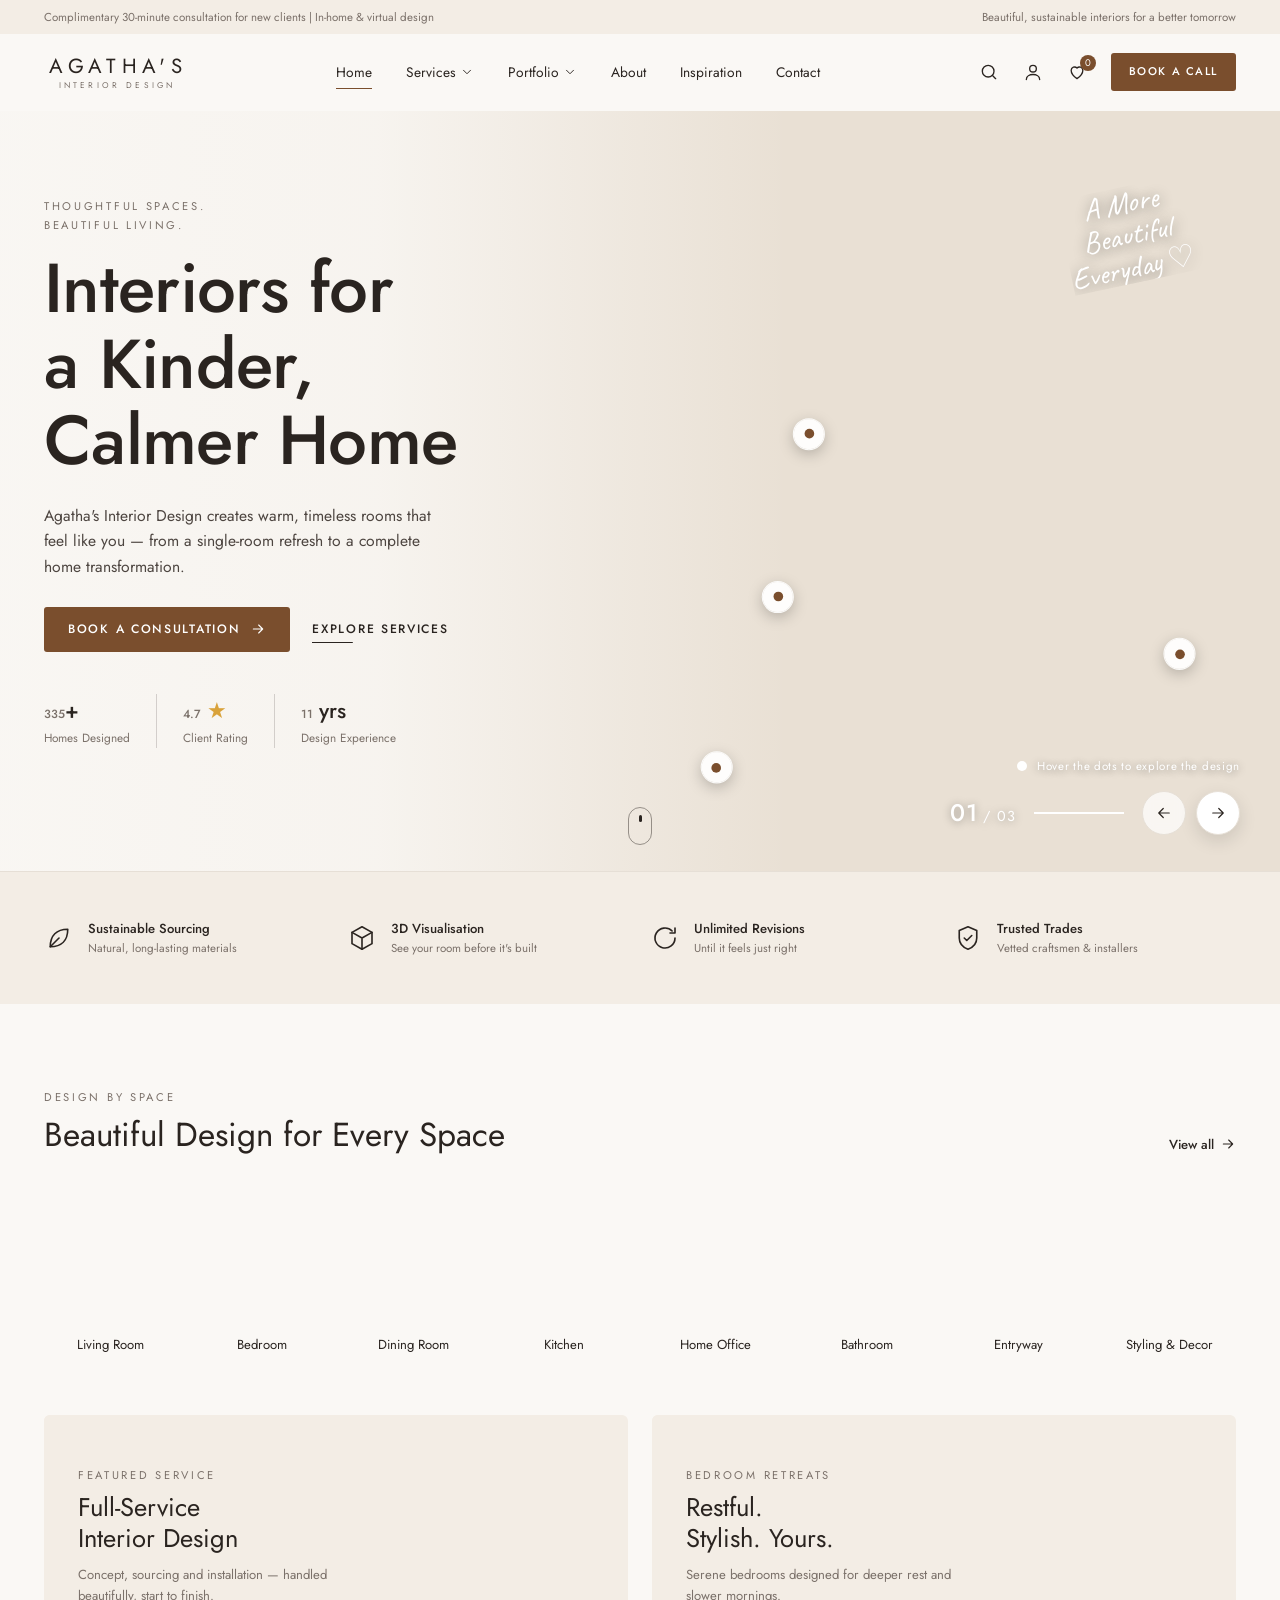
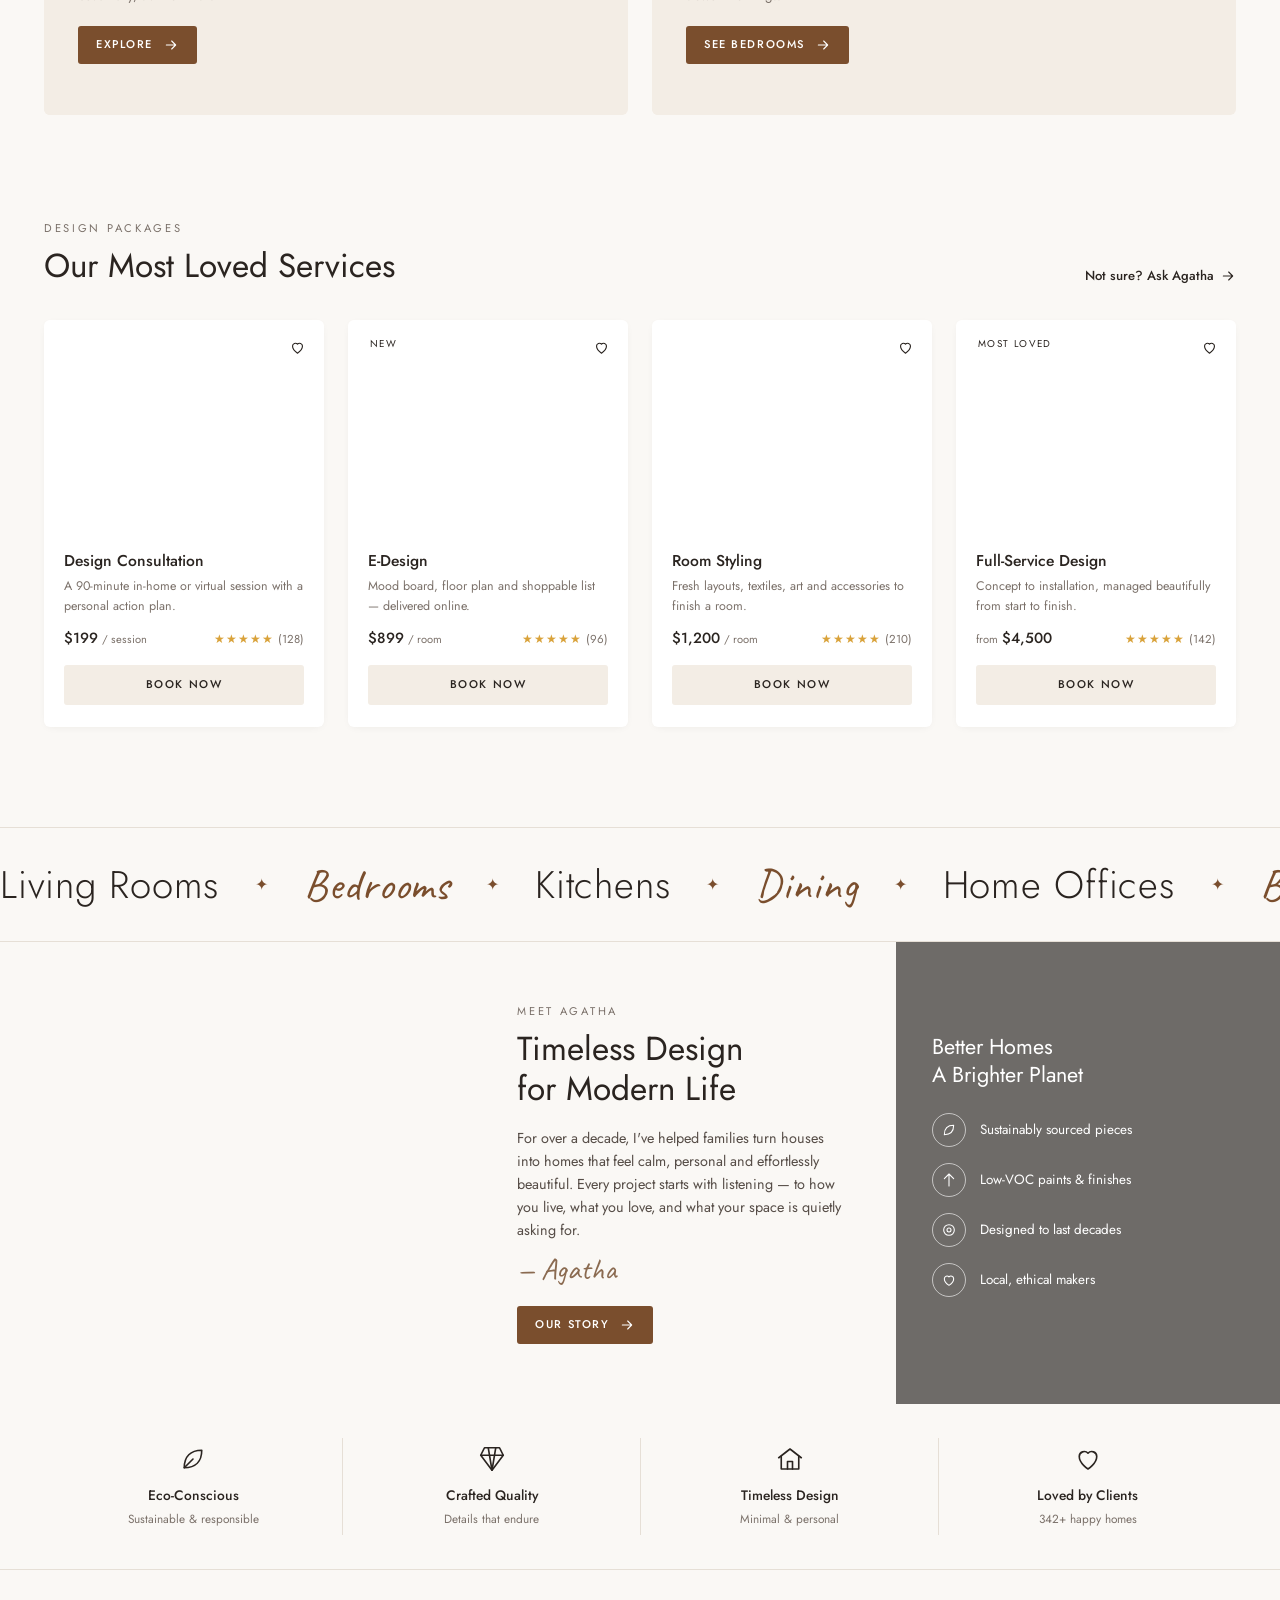
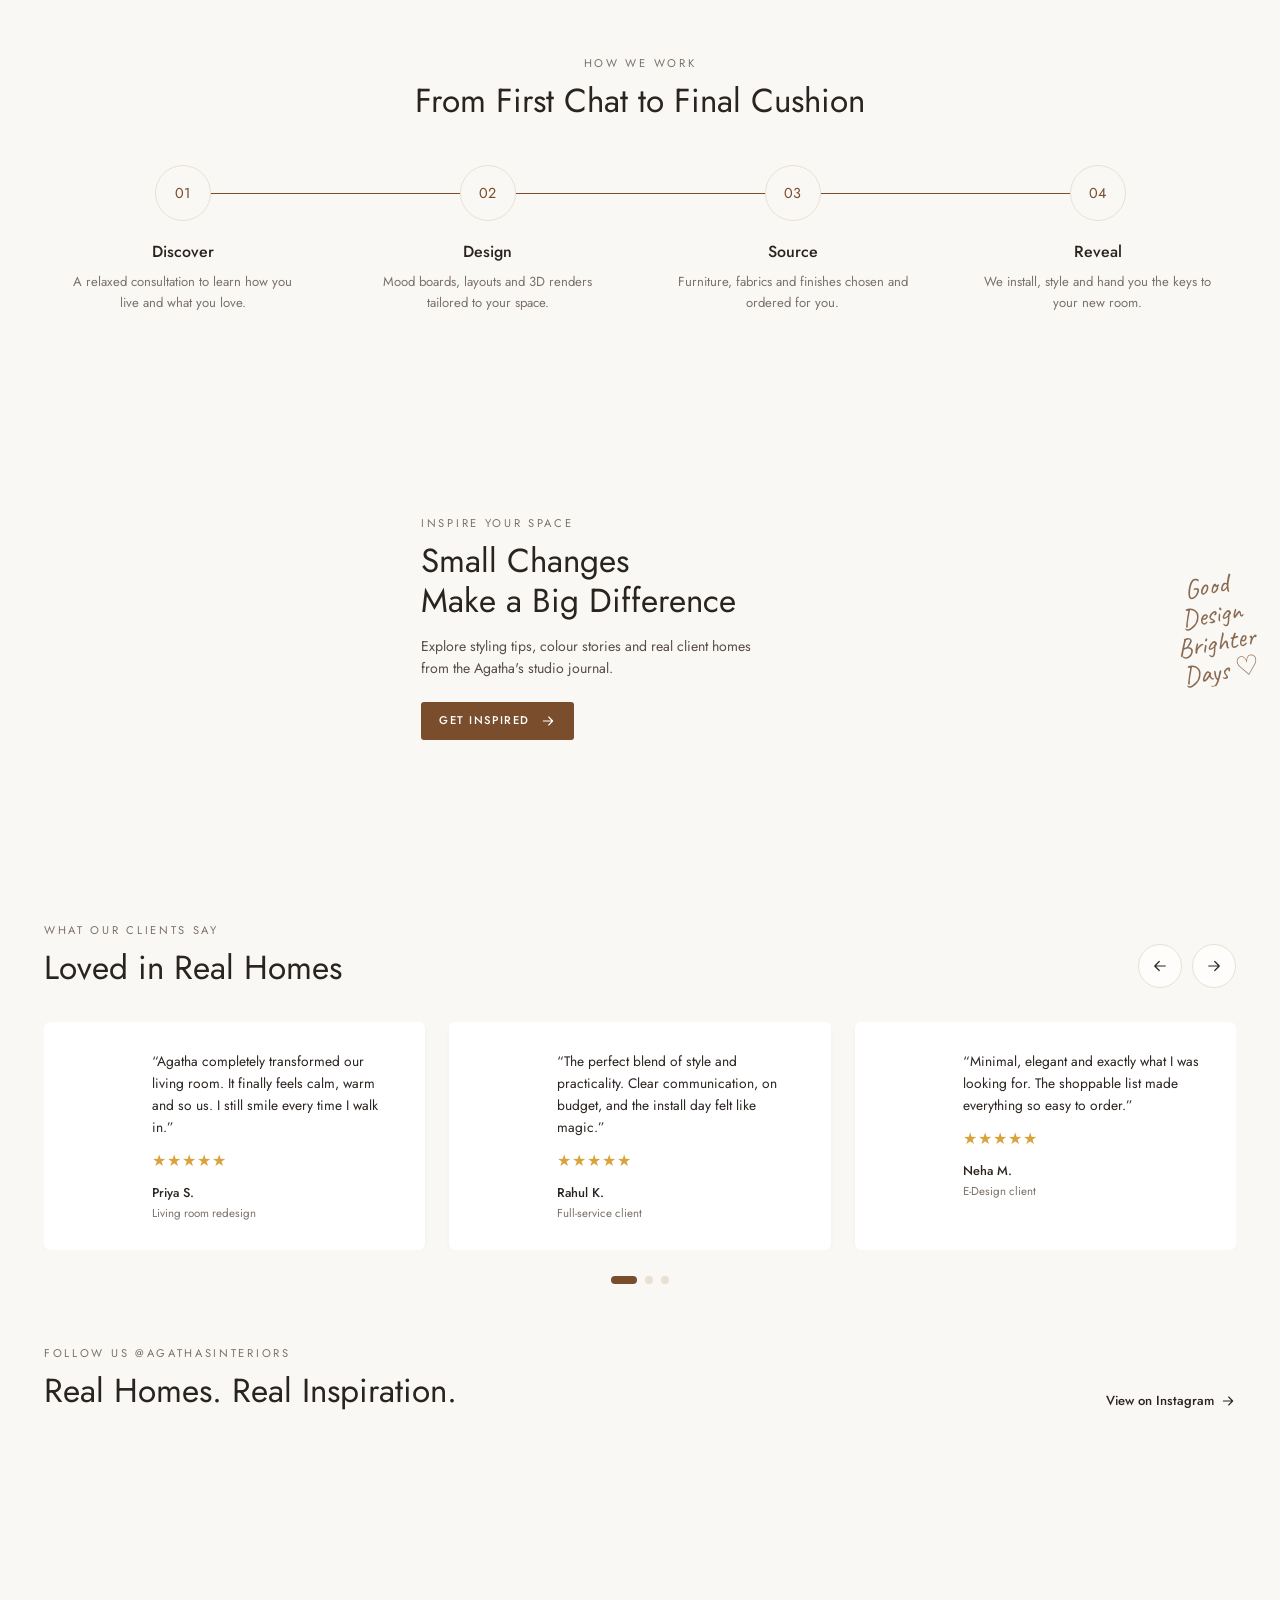
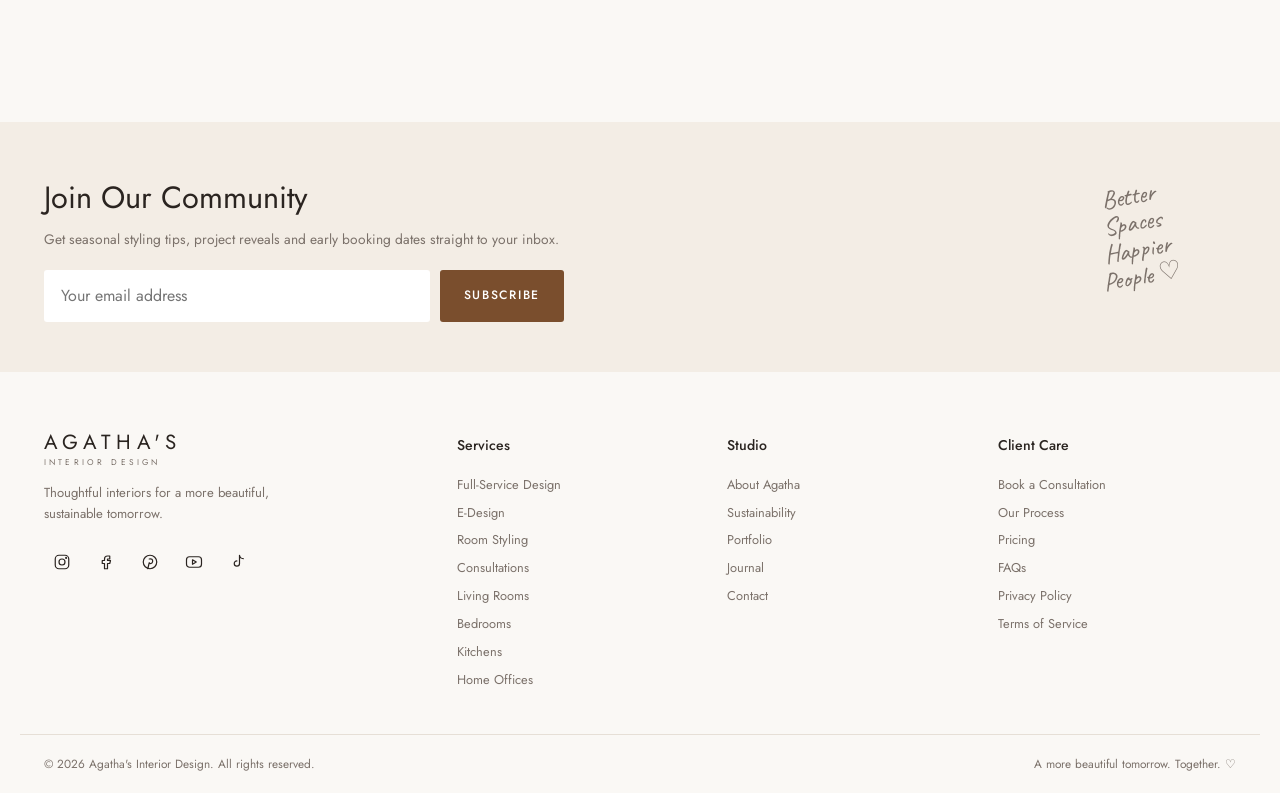
==== index.html @ 4bec6555 "Add files via upload" ====
<!DOCTYPE html>
<html lang="en">
<head>
  <meta charset="UTF-8" />
  <meta name="viewport" content="width=device-width, initial-scale=1.0" />
  <title>Agatha's Interior Design — Interiors for a Kinder, Calmer Home</title>
  <meta name="description" content="Agatha's Interior Design creates warm, timeless, sustainable interiors — from single-room refreshes to full home transformations." />
  <link rel="preconnect" href="https://fonts.googleapis.com" />
  <link rel="preconnect" href="https://fonts.gstatic.com" crossorigin />
  <link rel="preconnect" href="https://images.unsplash.com" />
  <link href="https://fonts.googleapis.com/css2?family=Jost:wght@300;400;500;600&family=Caveat:wght@400;500&display=swap" rel="stylesheet" />
  <link rel="stylesheet" href="style.css" />
</head>
<body class="is-loading">

  <!-- ============ PRELOADER ============ -->
  <div class="preloader" id="preloader" aria-hidden="true">
    <div class="preloader__logo">
      <span class="preloader__main">AGATHA'S</span>
      <span class="preloader__sub">INTERIOR DESIGN</span>
      <span class="preloader__bar"></span>
    </div>
  </div>

  <div class="scroll-progress" id="scrollProgress"></div>
  <div class="cursor" id="cursor" aria-hidden="true"></div>

  <!-- ============ TOP BAR ============ -->
  <div class="topbar">
    <div class="container topbar__inner">
      <p>Complimentary 30-minute consultation for new clients | In-home &amp; virtual design</p>
      <p class="topbar__right">Beautiful, sustainable interiors for a better tomorrow</p>
    </div>
  </div>

  <!-- ============ HEADER ============ -->
  <header class="header" id="header">
    <div class="container header__inner">
      <button class="icon-btn menu-toggle" id="menuToggle" aria-label="Open menu" aria-expanded="false">
        <svg viewBox="0 0 24 24"><path d="M3 6h18M3 12h18M3 18h18"/></svg>
      </button>

      <a href="#top" class="logo" aria-label="Agatha's Interior Design home">
        <span class="logo__main">AGATHA'S</span>
        <span class="logo__sub">INTERIOR DESIGN</span>
      </a>

      <nav class="nav" id="nav">
        <div class="nav__head">
          <span class="logo__main">AGATHA'S</span>
          <button class="icon-btn" id="menuClose" aria-label="Close menu">
            <svg viewBox="0 0 24 24"><path d="M6 6l12 12M18 6L6 18"/></svg>
          </button>
        </div>
        <ul class="nav__list">
          <li><a href="#top" class="nav__link active">Home</a></li>
          <li class="has-dropdown">
            <button class="nav__link dropdown-toggle">Services <svg class="chev" viewBox="0 0 24 24"><path d="M6 9l6 6 6-6"/></svg></button>
            <ul class="dropdown">
              <li><a href="#services">Full-Service Design</a></li>
              <li><a href="#services">E-Design</a></li>
              <li><a href="#services">Room Styling</a></li>
              <li><a href="#services">Design Consultation</a></li>
            </ul>
          </li>
          <li class="has-dropdown">
            <button class="nav__link dropdown-toggle">Portfolio <svg class="chev" viewBox="0 0 24 24"><path d="M6 9l6 6 6-6"/></svg></button>
            <ul class="dropdown">
              <li><a href="#spaces">Living Rooms</a></li>
              <li><a href="#spaces">Bedrooms</a></li>
              <li><a href="#spaces">Kitchens &amp; Dining</a></li>
              <li><a href="#spaces">Workspaces</a></li>
            </ul>
          </li>
          <li><a href="#story" class="nav__link">About</a></li>
          <li><a href="#inspire" class="nav__link">Inspiration</a></li>
          <li><a href="#footer" class="nav__link">Contact</a></li>
        </ul>
      </nav>

      <div class="header__actions">
        <button class="icon-btn" aria-label="Search" id="searchBtn">
          <svg viewBox="0 0 24 24"><circle cx="11" cy="11" r="7"/><path d="M20 20l-3.5-3.5"/></svg>
        </button>
        <button class="icon-btn hide-sm" aria-label="Account">
          <svg viewBox="0 0 24 24"><circle cx="12" cy="8" r="4"/><path d="M4 21c0-4 4-6 8-6s8 2 8 6"/></svg>
        </button>
        <button class="icon-btn saved-btn" aria-label="Saved ideas">
          <svg viewBox="0 0 24 24"><path d="M12 20s-7-4.5-7-10a4 4 0 0 1 7-2.6A4 4 0 0 1 19 10c0 5.5-7 10-7 10z"/></svg>
          <span class="badge" id="savedCount">0</span>
        </button>
        <button class="btn btn--primary btn--sm hide-sm" data-book>Book a call</button>
      </div>
    </div>

    <div class="search-bar" id="searchBar">
      <div class="container">
        <input type="search" placeholder="Search services, rooms, inspiration…" aria-label="Search the site" />
      </div>
    </div>
  </header>
  <div class="overlay" id="overlay"></div>

  <main>
    <!-- ============ HERO ============ -->
    <section class="hero" id="top">
      <div class="hero__slides" id="heroSlides">
        <div class="hero__slide active">
          <div class="hero__media">
            <img src="https://images.unsplash.com/photo-1618221195710-dd6b41faaea6?w=2400&q=85&auto=format&fit=crop" alt="Warm, sunlit living room with a soft grey sofa and timber accents" />
          </div>
        </div>
        <div class="hero__slide">
          <div class="hero__media">
            <img src="https://images.unsplash.com/photo-1631679706909-1844bbd07221?w=2400&q=85&auto=format&fit=crop" alt="Neutral living room with round rattan mirrors and cream boucle seating" />
          </div>
        </div>
        <div class="hero__slide">
          <div class="hero__media">
            <img src="https://images.unsplash.com/photo-1615529182904-14819c35db37?w=2400&q=85&auto=format&fit=crop" alt="Calm living space with woven pendant lights and plants" />
          </div>
        </div>
      </div>

      <div class="container hero__content">
        <p class="eyebrow reveal-line"><span>Thoughtful spaces.</span><br /><span>Beautiful living.</span></p>
        <h1 class="hero__title">
          <span class="line"><span>Interiors for</span></span>
          <span class="line"><span>a Kinder,</span></span>
          <span class="line"><span>Calmer Home</span></span>
        </h1>
        <p class="hero__text fade-in" style="--d:.9s">Agatha's Interior Design creates warm, timeless rooms that feel like you — from a single-room refresh to a complete home transformation.</p>
        <div class="hero__cta fade-in" style="--d:1.05s">
          <button class="btn btn--primary magnetic" data-book>Book a consultation
            <svg viewBox="0 0 24 24"><path d="M5 12h14M13 6l6 6-6 6"/></svg>
          </button>
          <a href="#services" class="btn btn--link">Explore services</a>
        </div>
        <div class="hero__stats fade-in" style="--d:1.2s">
          <div><strong><span data-count="350">0</span>+</strong><span>Homes Designed</span></div>
          <div><strong><span data-count="4.9" data-decimals="1">0</span> <em class="star">★</em></strong><span>Client Rating</span></div>
          <div><strong><span data-count="12">0</span> yrs</strong><span>Design Experience</span></div>
        </div>
      </div>

      <p class="hero__script script" aria-hidden="true">A More<br />Beautiful<br />Everyday <span class="heart">♡</span></p>

      <p class="hero__hint" id="heroHint"><span class="hero__hint-dot"></span>Hover the dots to explore the design</p>

      <div class="hero__controls">
        <p class="hero__counter"><strong id="heroCurrent">01</strong> / <span id="heroTotal">03</span></p>
        <div class="hero__progress"><span id="heroProgress"></span></div>
        <div class="hero__arrows">
          <button class="round-btn" id="heroPrev" aria-label="Previous slide"><svg viewBox="0 0 24 24"><path d="M19 12H5M11 6l-6 6 6 6"/></svg></button>
          <button class="round-btn round-btn--solid" id="heroNext" aria-label="Next slide"><svg viewBox="0 0 24 24"><path d="M5 12h14M13 6l6 6-6 6"/></svg></button>
        </div>
      </div>
      <a href="#features" class="scroll-hint" aria-label="Scroll down"><span></span></a>
    </section>

    <!-- ============ FEATURES STRIP ============ -->
    <section class="features" id="features">
      <div class="container features__grid">
        <div class="feature reveal">
          <svg viewBox="0 0 24 24"><path d="M5 19c9 0 14-5 14-14-9 0-14 5-14 14z"/><path d="M5 19l7-7"/></svg>
          <div><h4>Sustainable Sourcing</h4><p>Natural, long-lasting materials</p></div>
        </div>
        <div class="feature reveal" style="--d:.1s">
          <svg viewBox="0 0 24 24"><path d="M12 3l8 4.5v9L12 21l-8-4.5v-9z"/><path d="M12 12l8-4.5M12 12v9M12 12L4 7.5"/></svg>
          <div><h4>3D Visualisation</h4><p>See your room before it's built</p></div>
        </div>
        <div class="feature reveal" style="--d:.2s">
          <svg viewBox="0 0 24 24"><path d="M20 12a8 8 0 1 1-2.3-5.6"/><path d="M20 4v4h-4"/></svg>
          <div><h4>Unlimited Revisions</h4><p>Until it feels just right</p></div>
        </div>
        <div class="feature reveal" style="--d:.3s">
          <svg viewBox="0 0 24 24"><path d="M12 3l7 3v6c0 4.5-3 7.5-7 9-4-1.5-7-4.5-7-9V6z"/><path d="M9 12l2 2 4-4"/></svg>
          <div><h4>Trusted Trades</h4><p>Vetted craftsmen &amp; installers</p></div>
        </div>
      </div>
    </section>

    <!-- ============ SPACES ============ -->
    <section class="section" id="spaces">
      <div class="container">
        <div class="section__head">
          <div class="reveal">
            <p class="eyebrow">Design by space</p>
            <h2 class="section__title">Beautiful Design for Every Space</h2>
          </div>
          <a href="#inspire" class="link-arrow reveal">View all <svg viewBox="0 0 24 24"><path d="M5 12h14M13 6l6 6-6 6"/></svg></a>
        </div>
        <div class="spaces" id="spacesList"></div>
      </div>
    </section>

    <!-- ============ PROMO BANNERS ============ -->
    <section class="section section--tight">
      <div class="container promos">
        <article class="promo reveal-img">
          <img class="promo__img" src="https://images.unsplash.com/photo-1616047006789-b7af5afb8c20?w=1400&q=85&auto=format&fit=crop" alt="Living room with a caramel sofa, arched mirror and plants" loading="lazy" />
          <div class="promo__body">
            <p class="eyebrow">Featured service</p>
            <h3>Full-Service<br />Interior Design</h3>
            <p>Concept, sourcing and installation — handled beautifully, start to finish.</p>
            <a href="#services" class="btn btn--primary btn--sm">Explore <svg viewBox="0 0 24 24"><path d="M5 12h14M13 6l6 6-6 6"/></svg></a>
          </div>
        </article>
        <article class="promo reveal-img" style="--d:.15s">
          <img class="promo__img" src="https://images.unsplash.com/photo-1615874959474-d609969a20ed?w=1400&q=85&auto=format&fit=crop" alt="Layered bedroom with rattan pendant, framed art and soft linens" loading="lazy" />
          <div class="promo__body">
            <p class="eyebrow">Bedroom retreats</p>
            <h3>Restful.<br />Stylish. Yours.</h3>
            <p>Serene bedrooms designed for deeper rest and slower mornings.</p>
            <a href="#inspire" class="btn btn--primary btn--sm">See bedrooms <svg viewBox="0 0 24 24"><path d="M5 12h14M13 6l6 6-6 6"/></svg></a>
          </div>
        </article>
      </div>
    </section>

    <!-- ============ SERVICES ============ -->
    <section class="section" id="services">
      <div class="container">
        <div class="section__head">
          <div class="reveal">
            <p class="eyebrow">Design packages</p>
            <h2 class="section__title">Our Most Loved Services</h2>
          </div>
          <a href="#" class="link-arrow reveal" data-book>Not sure? Ask Agatha <svg viewBox="0 0 24 24"><path d="M5 12h14M13 6l6 6-6 6"/></svg></a>
        </div>
        <div class="services" id="servicesList"></div>
      </div>
    </section>

    <!-- ============ MARQUEE ============ -->
    <div class="marquee" aria-hidden="true">
      <div class="marquee__track">
        <span>Living Rooms</span><i>✦</i><span>Bedrooms</span><i>✦</i><span>Kitchens</span><i>✦</i><span>Dining</span><i>✦</i><span>Home Offices</span><i>✦</i><span>Bathrooms</span><i>✦</i><span>Styling</span><i>✦</i>
        <span>Living Rooms</span><i>✦</i><span>Bedrooms</span><i>✦</i><span>Kitchens</span><i>✦</i><span>Dining</span><i>✦</i><span>Home Offices</span><i>✦</i><span>Bathrooms</span><i>✦</i><span>Styling</span><i>✦</i>
      </div>
    </div>

    <!-- ============ STORY ============ -->
    <section class="story" id="story">
      <div class="story__img reveal-img">
        <img class="parallax" data-speed="0.12" src="https://images.unsplash.com/photo-1583847268964-b28dc8f51f92?w=1600&q=85&auto=format&fit=crop" alt="Cosy living room with a linen sofa, wooden side tables and soft throws" loading="lazy" />
      </div>
      <div class="story__text">
        <p class="eyebrow reveal">Meet Agatha</p>
        <h2 class="section__title reveal" style="--d:.1s">Timeless Design<br />for Modern Life</h2>
        <p class="reveal" style="--d:.2s">For over a decade, I've helped families turn houses into homes that feel calm, personal and effortlessly beautiful. Every project starts with listening — to how you live, what you love, and what your space is quietly asking for.</p>
        <p class="signature script">— Agatha</p>
        <a href="#" class="btn btn--primary btn--sm reveal" style="--d:.4s" data-book>Our story <svg viewBox="0 0 24 24"><path d="M5 12h14M13 6l6 6-6 6"/></svg></a>
      </div>
      <div class="story__panel">
        <img class="parallax" data-speed="0.08" src="https://images.unsplash.com/photo-1448375240586-882707db888b?w=1200&q=80&auto=format&fit=crop" alt="" loading="lazy" />
        <div class="story__panel-body">
          <h3 class="reveal">Better Homes<br />A Brighter Planet</h3>
          <ul>
            <li class="reveal" style="--d:.1s"><span class="ico"><svg viewBox="0 0 24 24"><path d="M5 19c9 0 14-5 14-14-9 0-14 5-14 14z"/></svg></span>Sustainably sourced pieces</li>
            <li class="reveal" style="--d:.2s"><span class="ico"><svg viewBox="0 0 24 24"><path d="M12 3v18M5 10l7-7 7 7"/></svg></span>Low-VOC paints &amp; finishes</li>
            <li class="reveal" style="--d:.3s"><span class="ico"><svg viewBox="0 0 24 24"><circle cx="12" cy="12" r="8"/><circle cx="12" cy="12" r="3"/></svg></span>Designed to last decades</li>
            <li class="reveal" style="--d:.4s"><span class="ico"><svg viewBox="0 0 24 24"><path d="M12 20s-7-4.5-7-10a4 4 0 0 1 7-2.6A4 4 0 0 1 19 10c0 5.5-7 10-7 10z"/></svg></span>Local, ethical makers</li>
          </ul>
        </div>
      </div>
    </section>

    <!-- ============ VALUES ============ -->
    <section class="values">
      <div class="container values__grid">
        <div class="value reveal">
          <svg viewBox="0 0 24 24"><path d="M5 19c9 0 14-5 14-14-9 0-14 5-14 14z"/><path d="M5 19l7-7"/></svg>
          <h4>Eco-Conscious</h4><p>Sustainable &amp; responsible</p>
        </div>
        <div class="value reveal" style="--d:.1s">
          <svg viewBox="0 0 24 24"><path d="M6 3h12l3 6-9 12L3 9z"/><path d="M3 9h18M9 3l3 18M15 3l-3 18"/></svg>
          <h4>Crafted Quality</h4><p>Details that endure</p>
        </div>
        <div class="value reveal" style="--d:.2s">
          <svg viewBox="0 0 24 24"><path d="M3 11l9-7 9 7"/><path d="M5 10v10h14V10"/><path d="M10 20v-6h4v6"/></svg>
          <h4>Timeless Design</h4><p>Minimal &amp; personal</p>
        </div>
        <div class="value reveal" style="--d:.3s">
          <svg viewBox="0 0 24 24"><path d="M12 20s-7-4.5-7-10a4 4 0 0 1 7-2.6A4 4 0 0 1 19 10c0 5.5-7 10-7 10z"/></svg>
          <h4>Loved by Clients</h4><p><span data-count="350">0</span>+ happy homes</p>
        </div>
      </div>
    </section>

    <!-- ============ PROCESS ============ -->
    <section class="section process">
      <div class="container">
        <div class="section__head section__head--center reveal">
          <div>
            <p class="eyebrow">How we work</p>
            <h2 class="section__title">From First Chat to Final Cushion</h2>
          </div>
        </div>
        <ol class="steps" id="steps">
          <span class="steps__line" aria-hidden="true"><span></span></span>
          <li class="step reveal"><span class="step__num">01</span><h4>Discover</h4><p>A relaxed consultation to learn how you live and what you love.</p></li>
          <li class="step reveal" style="--d:.15s"><span class="step__num">02</span><h4>Design</h4><p>Mood boards, layouts and 3D renders tailored to your space.</p></li>
          <li class="step reveal" style="--d:.3s"><span class="step__num">03</span><h4>Source</h4><p>Furniture, fabrics and finishes chosen and ordered for you.</p></li>
          <li class="step reveal" style="--d:.45s"><span class="step__num">04</span><h4>Reveal</h4><p>We install, style and hand you the keys to your new room.</p></li>
        </ol>
      </div>
    </section>

    <!-- ============ INSPIRE ============ -->
    <section class="inspire" id="inspire">
      <div class="inspire__img reveal-img">
        <img class="parallax" data-speed="0.1" src="https://images.unsplash.com/photo-1586023492125-27b2c045efd7?w=1600&q=85&auto=format&fit=crop" alt="Minimal corner with a mustard armchair, floor lamp and framed art" loading="lazy" />
      </div>
      <div class="inspire__text">
        <p class="eyebrow reveal">Inspire your space</p>
        <h2 class="section__title reveal" style="--d:.1s">Small Changes<br />Make a Big Difference</h2>
        <p class="reveal" style="--d:.2s">Explore styling tips, colour stories and real client homes from the Agatha's studio journal.</p>
        <a href="#gallery" class="btn btn--primary btn--sm reveal" style="--d:.3s">Get inspired <svg viewBox="0 0 24 24"><path d="M5 12h14M13 6l6 6-6 6"/></svg></a>
      </div>
      <div class="inspire__grid">
        <img class="reveal-zoom" src="https://images.unsplash.com/photo-1600210492486-724fe5c67fb0?w=700&q=80&auto=format&fit=crop" alt="Bright living room with gallery wall" loading="lazy" />
        <img class="reveal-zoom" style="--d:.1s" src="https://images.unsplash.com/photo-1616137466211-f939a420be84?w=700&q=80&auto=format&fit=crop" alt="Airy living room with shutters" loading="lazy" />
        <img class="reveal-zoom" style="--d:.2s" src="https://images.unsplash.com/photo-1595526114035-0d45ed16cfbf?w=700&q=80&auto=format&fit=crop" alt="Soft white bedroom" loading="lazy" />
        <img class="reveal-zoom" style="--d:.3s" src="https://images.unsplash.com/photo-1618220179428-22790b461013?w=700&q=80&auto=format&fit=crop" alt="Styled console with plants and round mirror" loading="lazy" />
      </div>
      <p class="inspire__script script" aria-hidden="true">Good <br />Design <br />Brighter <br />Days <span class="heart">♡</span></p>
    </section>

    <!-- ============ TESTIMONIALS ============ -->
    <section class="section">
      <div class="container">
        <div class="section__head">
          <div class="reveal">
            <p class="eyebrow">What our clients say</p>
            <h2 class="section__title">Loved in Real Homes</h2>
          </div>
          <div class="slider-arrows reveal">
            <button class="round-btn" id="tPrev" aria-label="Previous testimonial"><svg viewBox="0 0 24 24"><path d="M19 12H5M11 6l-6 6 6 6"/></svg></button>
            <button class="round-btn" id="tNext" aria-label="Next testimonial"><svg viewBox="0 0 24 24"><path d="M5 12h14M13 6l6 6-6 6"/></svg></button>
          </div>
        </div>
        <div class="testimonials reveal" id="testimonials">
          <div class="testimonials__track" id="tTrack"></div>
        </div>
        <div class="dots" id="tDots"></div>
      </div>
    </section>

    <!-- ============ GALLERY ============ -->
    <section class="section section--tight" id="gallery">
      <div class="container">
        <div class="section__head">
          <div class="reveal">
            <p class="eyebrow">Follow us @agathasinteriors</p>
            <h2 class="section__title">Real Homes. Real Inspiration.</h2>
          </div>
          <a href="#" class="link-arrow reveal">View on Instagram <svg viewBox="0 0 24 24"><path d="M5 12h14M13 6l6 6-6 6"/></svg></a>
        </div>
        <div class="gallery" id="galleryList"></div>
      </div>
    </section>

    <!-- ============ NEWSLETTER ============ -->
    <section class="newsletter">
      <div class="container newsletter__inner">
        <div class="newsletter__text reveal">
          <h2>Join Our Community</h2>
          <p>Get seasonal styling tips, project reveals and early booking dates straight to your inbox.</p>
          <form class="newsletter__form" id="newsletterForm" novalidate>
            <input type="email" placeholder="Your email address" aria-label="Email address" required />
            <button class="btn btn--primary" type="submit">Subscribe</button>
          </form>
        </div>
        <img class="newsletter__img" src="https://images.unsplash.com/photo-1493809842364-78817add7ffb?w=700&q=80&auto=format&fit=crop" alt="Sunlit living room" loading="lazy" />
        <p class="newsletter__script script" aria-hidden="true">Better <br />Spaces <br />Happier <br />People <span class="heart">♡</span></p>
      </div>
    </section>
  </main>

  <!-- ============ FOOTER ============ -->
  <footer class="footer" id="footer">
    <div class="container footer__grid">
      <div class="footer__brand">
        <a href="#top" class="logo">
          <span class="logo__main">AGATHA'S</span>
          <span class="logo__sub">INTERIOR DESIGN</span>
        </a>
        <p>Thoughtful interiors for a more beautiful, sustainable tomorrow.</p>
        <div class="socials">
          <a href="#" aria-label="Instagram"><svg viewBox="0 0 24 24"><rect x="3" y="3" width="18" height="18" rx="5"/><circle cx="12" cy="12" r="4"/><circle cx="17.5" cy="6.5" r=".6"/></svg></a>
          <a href="#" aria-label="Facebook"><svg viewBox="0 0 24 24"><path d="M14 8h3V4h-3a4 4 0 0 0-4 4v2H7v4h3v7h4v-7h3l1-4h-4V8z"/></svg></a>
          <a href="#" aria-label="Pinterest"><svg viewBox="0 0 24 24"><circle cx="12" cy="12" r="9"/><path d="M11 8c3-1 5 1 4.5 3.5S12 15 11 13m0 0l-2 8"/></svg></a>
          <a href="#" aria-label="YouTube"><svg viewBox="0 0 24 24"><rect x="2" y="5" width="20" height="14" rx="4"/><path d="M10 9l5 3-5 3z"/></svg></a>
          <a href="#" aria-label="TikTok"><svg viewBox="0 0 24 24"><path d="M14 3v11a3.5 3.5 0 1 1-3.5-3.5M14 3c.5 2.5 2.5 4.5 5 4.5"/></svg></a>
        </div>
      </div>
      <div class="footer__col">
        <button class="footer__title">Services</button>
        <ul>
          <li><a href="#services">Full-Service Design</a></li>
          <li><a href="#services">E-Design</a></li>
          <li><a href="#services">Room Styling</a></li>
          <li><a href="#services">Consultations</a></li>
          <li><a href="#spaces">Living Rooms</a></li>
          <li><a href="#spaces">Bedrooms</a></li>
          <li><a href="#spaces">Kitchens</a></li>
          <li><a href="#spaces">Home Offices</a></li>
        </ul>
      </div>
      <div class="footer__col">
        <button class="footer__title">Studio</button>
        <ul>
          <li><a href="#story">About Agatha</a></li>
          <li><a href="#story">Sustainability</a></li>
          <li><a href="#gallery">Portfolio</a></li>
          <li><a href="#inspire">Journal</a></li>
          <li><a href="#footer">Contact</a></li>
        </ul>
      </div>
      <div class="footer__col">
        <button class="footer__title">Client Care</button>
        <ul>
          <li><a href="#">Book a Consultation</a></li>
          <li><a href="#">Our Process</a></li>
          <li><a href="#">Pricing</a></li>
          <li><a href="#">FAQs</a></li>
          <li><a href="#">Privacy Policy</a></li>
          <li><a href="#">Terms of Service</a></li>
        </ul>
      </div>
    </div>
    <div class="container footer__bottom">
      <p>© <span id="year">2026</span> Agatha's Interior Design. All rights reserved.</p>
      <p>A more beautiful tomorrow. Together. <span class="heart">♡</span></p>
    </div>
  </footer>

  <!-- ============ BOOKING MODAL ============ -->
  <div class="modal" id="bookModal" role="dialog" aria-modal="true" aria-labelledby="bookTitle" hidden>
    <div class="modal__card">
      <button class="icon-btn modal__close" data-close aria-label="Close"><svg viewBox="0 0 24 24"><path d="M6 6l12 12M18 6L6 18"/></svg></button>
      <img class="modal__img" src="https://images.unsplash.com/photo-1616486338812-3dadae4b4ace?w=900&q=80&auto=format&fit=crop" alt="" />
      <form class="modal__form" id="bookForm" novalidate>
        <p class="eyebrow">Complimentary 30 minutes</p>
        <h3 id="bookTitle">Book a Consultation</h3>
        <label>Your name<input name="name" required autocomplete="name" /></label>
        <label>Email<input name="email" type="email" required autocomplete="email" /></label>
        <label>Service
          <select name="service" id="serviceSelect">
            <option>Design Consultation</option>
            <option>E-Design</option>
            <option>Room Styling</option>
            <option>Full-Service Design</option>
          </select>
        </label>
        <label>Tell us about your space<textarea name="msg" rows="3" placeholder="Which room, your style, timeline…"></textarea></label>
        <button class="btn btn--primary" type="submit">Request my call <svg viewBox="0 0 24 24"><path d="M5 12h14M13 6l6 6-6 6"/></svg></button>
      </form>
    </div>
  </div>

  <!-- ============ LIGHTBOX ============ -->
  <div class="lightbox" id="lightbox" hidden>
    <button class="icon-btn lightbox__close" data-close aria-label="Close"><svg viewBox="0 0 24 24"><path d="M6 6l12 12M18 6L6 18"/></svg></button>
    <button class="round-btn lightbox__prev" id="lbPrev" aria-label="Previous image"><svg viewBox="0 0 24 24"><path d="M19 12H5M11 6l-6 6 6 6"/></svg></button>
    <img id="lbImg" alt="" />
    <button class="round-btn lightbox__next" id="lbNext" aria-label="Next image"><svg viewBox="0 0 24 24"><path d="M5 12h14M13 6l6 6-6 6"/></svg></button>
  </div>

  <button class="to-top" id="toTop" aria-label="Back to top"><svg viewBox="0 0 24 24"><path d="M12 19V5M6 11l6-6 6 6"/></svg></button>
  <div class="toast" id="toast" role="status" aria-live="polite"></div>

  <script src="script.js"></script>
</body>
</html>
---- style.css ----
/* =========================================================
   AGATHA'S INTERIOR DESIGN — style.css
   ========================================================= */
:root {
  --bg: #faf8f5;
  --sand: #f3ede5;
  --sand-2: #e9e0d4;
  --brown: #7a4e2d;
  --brown-dark: #5f3b20;
  --ink: #2a2420;
  --muted: #7b716a;
  --line: #e6dfd6;
  --white: #fff;
  --star: #d9a23a;

  --font: "Jost", "Helvetica Neue", Arial, sans-serif;
  --script: "Caveat", "Segoe Script", cursive;

  --radius: 6px;
  --container: 1240px;
  --ease: cubic-bezier(.4, 0, .2, 1);
  --ease-out: cubic-bezier(.16, 1, .3, 1);
}

*, *::before, *::after { box-sizing: border-box; margin: 0; padding: 0; }
html { scroll-behavior: smooth; }
body {
  font-family: var(--font);
  color: var(--ink);
  background: var(--bg);
  line-height: 1.6;
  -webkit-font-smoothing: antialiased;
  overflow-x: hidden;
}
body.is-loading, body.no-scroll { overflow: hidden; }
img { display: block; max-width: 100%; object-fit: cover; background: var(--sand-2); }
a { color: inherit; text-decoration: none; }
ul, ol { list-style: none; }
button { font: inherit; color: inherit; background: none; border: 0; cursor: pointer; }
input, select, textarea { font: inherit; color: inherit; }
svg { width: 20px; height: 20px; fill: none; stroke: currentColor; stroke-width: 1.6; stroke-linecap: round; stroke-linejoin: round; flex-shrink: 0; }
:focus-visible { outline: 2px solid var(--brown); outline-offset: 3px; }
::selection { background: var(--brown); color: #fff; }

.container { width: 100%; max-width: var(--container); margin: 0 auto; padding: 0 24px; }

/* ---------- Shared type ---------- */
.eyebrow {
  font-size: .7rem;
  letter-spacing: .24em;
  text-transform: uppercase;
  color: var(--muted);
  margin-bottom: 8px;
  line-height: 1.7;
}
.section__title {
  font-size: clamp(1.6rem, 2.6vw, 2.2rem);
  font-weight: 400;
  line-height: 1.2;
}
.script { font-family: var(--script); color: #8a6a50; line-height: 1.05; }
.heart { display: inline-block; animation: beat 1.8s ease-in-out infinite; }
@keyframes beat { 0%, 100% { transform: scale(1); } 15% { transform: scale(1.25); } 30% { transform: scale(1); } }

/* ---------- Buttons ---------- */
.btn {
  display: inline-flex; align-items: center; gap: 10px;
  padding: 13px 24px;
  font-size: .76rem; font-weight: 500; letter-spacing: .14em; text-transform: uppercase;
  border-radius: 3px;
  position: relative; overflow: hidden; isolation: isolate;
  transition: color .35s var(--ease), transform .35s var(--ease), box-shadow .35s var(--ease);
}
.btn svg { width: 16px; height: 16px; transition: transform .35s var(--ease); }
.btn:hover svg { transform: translateX(4px); }
.btn--primary { background: var(--brown); color: #fff; }
.btn--primary::before {
  content: ""; position: absolute; inset: 0; z-index: -1;
  background: var(--brown-dark);
  transform: scaleX(0); transform-origin: right;
  transition: transform .45s var(--ease-out);
}
.btn--primary:hover::before { transform: scaleX(1); transform-origin: left; }
.btn--primary:hover { box-shadow: 0 10px 24px -10px rgba(95, 59, 32, .6); }
.btn--sm { padding: 10px 18px; font-size: .7rem; }
.btn--link { padding: 13px 4px; color: var(--ink); }
.btn--link::after {
  content: ""; position: absolute; left: 4px; right: 4px; bottom: 9px; height: 1px;
  background: currentColor; transform: scaleX(.3); transform-origin: left; transition: transform .4s var(--ease-out);
}
.btn--link:hover::after { transform: scaleX(1); }

.icon-btn {
  width: 40px; height: 40px; display: grid; place-items: center; border-radius: 50%;
  position: relative; transition: background .25s var(--ease), transform .25s var(--ease);
}
.icon-btn:hover { background: var(--sand); }
.icon-btn:active { transform: scale(.92); }

.round-btn {
  width: 44px; height: 44px; border-radius: 50%;
  display: grid; place-items: center;
  border: 1px solid var(--line); background: rgba(255, 255, 255, .7);
  backdrop-filter: blur(6px);
  transition: background .3s var(--ease), color .3s var(--ease), transform .3s var(--ease), border-color .3s var(--ease);
}
.round-btn svg { width: 18px; height: 18px; }
.round-btn:hover { background: var(--brown); color: #fff; border-color: var(--brown); transform: scale(1.06); }
.round-btn--solid { background: #fff; box-shadow: 0 6px 18px rgba(0, 0, 0, .12); }

.link-arrow {
  display: inline-flex; align-items: center; gap: 6px;
  font-size: .82rem; font-weight: 500; white-space: nowrap;
}
.link-arrow svg { width: 16px; height: 16px; transition: transform .3s var(--ease); }
.link-arrow:hover svg { transform: translateX(5px); }
.link-arrow:hover { color: var(--brown); }

/* =========================================================
   PRELOADER / PROGRESS / CURSOR
   ========================================================= */
.preloader {
  position: fixed; inset: 0; z-index: 1000;
  background: var(--sand);
  display: grid; place-items: center;
  transition: transform 1s var(--ease-out) .15s;
}
.preloader.done { transform: translateY(-100%); }
.preloader__logo { text-align: center; display: grid; gap: 6px; }
.preloader__main {
  font-size: clamp(2rem, 6vw, 3.4rem); letter-spacing: .3em; font-weight: 400; padding-left: .3em;
  animation: rise 1s var(--ease-out) both;
}
.preloader__sub {
  font-size: .72rem; letter-spacing: .5em; color: var(--muted); padding-left: .5em;
  animation: rise 1s var(--ease-out) .2s both;
}
.preloader__bar { height: 1px; background: var(--brown); margin-top: 14px; transform-origin: left; animation: bar 1.1s var(--ease) .3s both; }
@keyframes rise { from { opacity: 0; transform: translateY(24px); letter-spacing: .6em; } }
@keyframes bar { from { transform: scaleX(0); } }

.scroll-progress {
  position: fixed; top: 0; left: 0; height: 2px; width: 100%; z-index: 200;
  background: var(--brown); transform: scaleX(0); transform-origin: left;
}

.cursor {
  position: fixed; top: 0; left: 0; z-index: 999;
  width: 34px; height: 34px; margin: -17px 0 0 -17px;
  border: 1px solid var(--brown); border-radius: 50%;
  pointer-events: none; opacity: 0;
  transition: width .3s var(--ease), height .3s var(--ease), margin .3s var(--ease), background .3s var(--ease), opacity .3s;
}
.cursor.visible { opacity: .6; }
.cursor.hover { width: 64px; height: 64px; margin: -32px 0 0 -32px; background: rgba(122, 78, 45, .1); }
@media (hover: none), (pointer: coarse) { .cursor { display: none; } }

/* =========================================================
   TOP BAR / HEADER
   ========================================================= */
.topbar { background: var(--sand); font-size: .72rem; color: var(--muted); }
.topbar__inner { display: flex; justify-content: space-between; gap: 16px; padding-block: 8px; }

.header {
  position: sticky; top: 0; z-index: 100;
  background: rgba(250, 248, 245, .92);
  backdrop-filter: blur(10px);
  border-bottom: 1px solid transparent;
  transition: box-shadow .3s var(--ease), border-color .3s var(--ease);
}
.header.scrolled { border-color: var(--line); box-shadow: 0 6px 30px -18px rgba(42, 36, 32, .3); }
.header__inner { display: flex; align-items: center; justify-content: space-between; height: 76px; gap: 24px; transition: height .3s var(--ease); }
.header.scrolled .header__inner { height: 64px; }

.logo { display: flex; flex-direction: column; align-items: center; line-height: 1; }
.logo__main { font-size: 1.28rem; letter-spacing: .26em; font-weight: 400; padding-left: .26em; }
.logo__sub { font-size: .52rem; letter-spacing: .38em; color: var(--muted); margin-top: 5px; padding-left: .38em; }

.nav__list { display: flex; align-items: center; gap: 34px; }
.nav__link {
  display: inline-flex; align-items: center; gap: 4px;
  font-size: .86rem; padding: 6px 0; position: relative;
}
.nav__link::after {
  content: ""; position: absolute; left: 0; right: 0; bottom: 0; height: 1px; background: var(--brown);
  transform: scaleX(0); transition: transform .35s var(--ease-out);
}
.nav__link:hover::after, .nav__link.active::after { transform: scaleX(1); }
.chev { width: 14px; height: 14px; transition: transform .3s var(--ease); }
.nav__head { display: none; }

.has-dropdown { position: relative; }
.dropdown {
  position: absolute; top: calc(100% + 14px); left: -18px; min-width: 210px;
  background: #fff; border-radius: var(--radius); padding: 10px 0;
  box-shadow: 0 18px 40px -12px rgba(42, 36, 32, .22);
  opacity: 0; visibility: hidden; transform: translateY(8px);
  transition: all .3s var(--ease);
}
.dropdown a { display: block; padding: 8px 20px; font-size: .85rem; color: var(--muted); transition: color .2s, padding .3s var(--ease); }
.dropdown a:hover { color: var(--brown); padding-left: 26px; }
@media (hover: hover) and (min-width: 981px) {
  .has-dropdown:hover .dropdown { opacity: 1; visibility: visible; transform: none; }
  .has-dropdown:hover .chev { transform: rotate(180deg); }
}
.header__actions { display: flex; align-items: center; gap: 4px; }
.header__actions .btn { margin-left: 10px; }
.badge {
  position: absolute; top: 3px; right: 1px; min-width: 16px; height: 16px; padding: 0 4px;
  border-radius: 8px; background: var(--brown); color: #fff; font-size: .6rem;
  display: grid; place-items: center;
}
.badge.bump { animation: bump .45s var(--ease); }
@keyframes bump { 50% { transform: scale(1.5); } }
.menu-toggle { display: none; }

.search-bar { max-height: 0; overflow: hidden; transition: max-height .4s var(--ease); }
.search-bar.open { max-height: 80px; }
.search-bar input {
  width: 100%; margin: 4px 0 16px; padding: 12px 16px;
  border: 1px solid var(--line); border-radius: var(--radius); background: #fff; outline: none;
}
.search-bar input:focus { border-color: var(--brown); }

.overlay { position: fixed; inset: 0; background: rgba(42, 36, 32, .4); z-index: 150; opacity: 0; visibility: hidden; transition: .3s; }
.overlay.show { opacity: 1; visibility: visible; }

/* =========================================================
   HERO
   ========================================================= */
.hero { position: relative; min-height: min(88vh, 760px); display: flex; align-items: center; overflow: hidden; background: var(--sand); }
.hero__slides, .hero__slide, .hero__media, .hero__media img, .hero__media::after { position: absolute; inset: 0; }
.hero__slide { opacity: 0; transition: opacity 1.4s var(--ease); }
.hero__slide.active { opacity: 1; z-index: 1; }
.hero__media { transform: scale(1.12); transition: transform 9s linear; }
.hero__slide.active .hero__media { transform: scale(1.03) translateX(-1.2%); }
.hero__media img { width: 100%; height: 100%; }
.hero__content { pointer-events: none; }
.hero__content > * { pointer-events: auto; }

/* Mouse-depth parallax (desktop): JS sets --mx / --my between -1 and 1 */
.has-parallax .hero__slides { translate: calc(var(--mx, 0) * -18px) calc(var(--my, 0) * -12px); scale: 1.04; }
.has-parallax .hero__content { translate: calc(var(--mx, 0) * 10px) calc(var(--my, 0) * 6px); }
.has-parallax .hero__script { translate: calc(var(--mx, 0) * -30px) calc(var(--my, 0) * -20px); }
/* light fade behind the headline; lives inside each slide so hotspots can sit above it */
.hero__media::after {
  content: ""; z-index: 1; pointer-events: none;
  background: linear-gradient(90deg, rgba(250, 248, 245, .95) 0%, rgba(250, 248, 245, .82) 32%, rgba(250, 248, 245, 0) 62%);
}

.hero__content { position: relative; z-index: 2; padding-block: 72px 110px; }
.hero__content .eyebrow { margin-bottom: 18px; }
.hero__title {
  font-size: clamp(2.5rem, 5.4vw, 4.4rem);
  font-weight: 500; line-height: 1.04; letter-spacing: -.01em;
  max-width: 11ch; margin-bottom: 22px;
}
.hero__title .line { display: block; overflow: hidden; padding-bottom: .06em; }
.hero__title .line > span { display: inline-block; transform: translateY(110%); transition: transform 1.1s var(--ease-out); }
.hero__title .line:nth-child(2) > span { transition-delay: .12s; }
.hero__title .line:nth-child(3) > span { transition-delay: .24s; }
.loaded .hero__title .line > span { transform: none; }

.reveal-line span { display: inline-block; opacity: 0; transform: translateY(12px); transition: all .8s var(--ease-out) .1s; }
.reveal-line span + br + span { transition-delay: .25s; }
.loaded .reveal-line span { opacity: 1; transform: none; }

.fade-in { opacity: 0; transform: translateY(20px); transition: opacity .9s var(--ease-out) var(--d, 0s), transform .9s var(--ease-out) var(--d, 0s); }
.loaded .fade-in { opacity: 1; transform: none; }

.hero__text { max-width: 400px; font-size: .98rem; color: #4d4540; margin-bottom: 28px; }
.hero__cta { display: flex; align-items: center; gap: 18px; flex-wrap: wrap; }
.hero__stats { display: flex; gap: 0; margin-top: 42px; }
.hero__stats > div { padding: 0 26px; border-left: 1px solid rgba(42, 36, 32, .18); display: grid; }
.hero__stats > div:first-child { padding-left: 0; border: 0; }
.hero__stats strong { font-size: 1.35rem; font-weight: 500; }
.hero__stats span { font-size: .74rem; color: var(--muted); }
.star { color: var(--star); font-style: normal; }

.hero__script {
  position: absolute; z-index: 2; right: 7%; top: 10%;
  font-size: clamp(1.4rem, 2.4vw, 2.2rem); color: #fff; text-shadow: 0 2px 14px rgba(0, 0, 0, .45); transform: rotate(-12deg); text-align: center;
  clip-path: inset(0 100% 0 0); transition: clip-path 2s var(--ease) 1.2s;
}
.loaded .hero__script { clip-path: inset(0 -10% 0 0); }

.hero__controls {
  position: absolute; z-index: 3; right: 40px; bottom: 36px;
  display: flex; align-items: center; gap: 18px; color: #fff;
}
.hero__counter { font-size: .9rem; letter-spacing: .08em; text-shadow: 0 1px 8px rgba(0, 0, 0, .35); }
.hero__counter strong { font-size: 1.5rem; font-weight: 500; }
.hero__progress { width: 90px; height: 2px; background: rgba(255, 255, 255, .45); overflow: hidden; }
.hero__progress span { display: block; height: 100%; background: #fff; transform: scaleX(0); transform-origin: left; }
.hero__progress span.run { animation: progress var(--dur, 6s) linear forwards; }
@keyframes progress { to { transform: scaleX(1); } }
.hero__arrows { display: flex; gap: 10px; color: var(--ink); }

/* ---------- Hero hotspots ---------- */
.hotspot { position: absolute; z-index: 2; width: 0; height: 0; }
.hotspot[hidden] { display: none; }
.hotspot__dot {
  position: absolute; left: -14px; top: -14px; width: 28px; height: 28px; border-radius: 50%;
  background: rgba(255, 255, 255, .92); box-shadow: 0 4px 14px rgba(0, 0, 0, .25);
  display: grid; place-items: center;
  opacity: 0; transform: scale(.3); pointer-events: none;
  transition: opacity .6s var(--ease-out), transform .6s var(--ease-out), background .3s var(--ease);
}
.hotspot__dot::before { content: ""; width: 9px; height: 9px; border-radius: 50%; background: var(--brown); transition: background .3s, transform .3s var(--ease); }
.hotspot__dot::after {
  content: ""; position: absolute; inset: -1px; border-radius: 50%; border: 1.5px solid rgba(255, 255, 255, .9);
  animation: ping 2.4s var(--ease) infinite; animation-delay: calc(var(--i, 0) * .5s);
}
@keyframes ping { 0% { transform: scale(1); opacity: .9; } 70%, 100% { transform: scale(2.3); opacity: 0; } }
.loaded .hero__slide.active .hotspot__dot { opacity: 1; transform: none; pointer-events: auto; transition-delay: calc(1s + var(--i, 0) * .18s), calc(1s + var(--i, 0) * .18s), 0s; }
.loaded .hero__slide.active .hotspot.open .hotspot__dot { background: var(--brown); transform: scale(1.12); transition-delay: 0s; }
.hotspot.open .hotspot__dot::before { background: #fff; transform: scale(.8); }
.hotspot.open .hotspot__dot::after { animation: none; opacity: 0; }

.hotspot__card {
  position: absolute; left: 0; bottom: 24px; width: 250px; translate: -50% 0;
  background: rgba(255, 255, 255, .97); color: var(--ink); border-radius: 8px;
  padding: 16px 18px 14px; box-shadow: 0 22px 44px -16px rgba(42, 36, 32, .45);
  opacity: 0; visibility: hidden; transform: translateY(10px) scale(.96); transform-origin: bottom center;
  transition: opacity .35s var(--ease-out), transform .45s var(--ease-out), visibility 0s linear .35s;
}
.hotspot__card::after { content: ""; position: absolute; left: 0; right: 0; bottom: -24px; height: 24px; } /* hover bridge */
.hotspot.below .hotspot__card { bottom: auto; top: 24px; transform-origin: top center; transform: translateY(-10px) scale(.96); }
.hotspot.below .hotspot__card::after { bottom: auto; top: -24px; }
.hotspot.edge .hotspot__card { translate: calc(-100% + 30px) 0; transform-origin: bottom right; }
.hotspot.start .hotspot__card { translate: -30px 0; transform-origin: bottom left; }
.hotspot.open .hotspot__card { opacity: 1; visibility: visible; transform: none; transition-delay: 0s; }
.hotspot__card .eyebrow { font-size: .6rem; margin-bottom: 4px; color: var(--brown); }
.hotspot__card h3 { font-size: .95rem; font-weight: 500; line-height: 1.3; margin-bottom: 4px; }
.hotspot__card p:not(.eyebrow) { font-size: .78rem; color: var(--muted); line-height: 1.5; }
.hotspot__card button {
  margin-top: 10px; display: inline-flex; align-items: center; gap: 6px;
  font-size: .68rem; font-weight: 500; letter-spacing: .14em; text-transform: uppercase; color: var(--brown);
}
.hotspot__card button svg { width: 14px; height: 14px; transition: transform .3s var(--ease); }
.hotspot__card button:hover svg { transform: translateX(4px); }

.hero__hint {
  position: absolute; z-index: 3; right: 40px; bottom: 96px;
  display: flex; align-items: center; gap: 10px;
  font-size: .72rem; letter-spacing: .06em; color: #fff; text-shadow: 0 1px 8px rgba(0, 0, 0, .45);
  opacity: 0; translate: 0 8px; transition: opacity .8s var(--ease-out) 2s, translate .8s var(--ease-out) 2s;
}
.loaded .hero__hint { opacity: 1; translate: none; }
.hero__hint.gone { opacity: 0; transition-delay: 0s; }
.hero__hint-dot { width: 10px; height: 10px; border-radius: 50%; background: #fff; box-shadow: 0 0 0 0 rgba(255, 255, 255, .7); animation: hint 2s infinite; }
@keyframes hint { 70% { box-shadow: 0 0 0 10px rgba(255, 255, 255, 0); } 100% { box-shadow: 0 0 0 0 rgba(255, 255, 255, 0); } }

.scroll-hint {
  position: absolute; z-index: 3; left: 50%; bottom: 26px; transform: translateX(-50%);
  width: 24px; height: 38px; border: 1.5px solid rgba(42, 36, 32, .45); border-radius: 12px;
}
.scroll-hint span { position: absolute; left: 50%; top: 7px; width: 3px; height: 7px; margin-left: -1.5px; background: var(--ink); border-radius: 2px; animation: wheel 1.8s var(--ease) infinite; }
@keyframes wheel { 0% { opacity: 0; transform: translateY(0); } 30% { opacity: 1; } 100% { opacity: 0; transform: translateY(12px); } }

/* =========================================================
   FEATURES STRIP
   ========================================================= */
.features { background: var(--sand); border-top: 1px solid var(--line); padding-top: 20px; padding-bottom: 20px; }
.features__grid { display: grid; grid-template-columns: repeat(4, 1fr); gap: 20px; padding-block: 26px; }
.feature { display: flex; align-items: center; gap: 14px; }
.feature svg { width: 30px; height: 30px; stroke-width: 1.3; color: var(--ink); transition: transform .5s var(--ease-out); }
.feature:hover svg { transform: rotate(-10deg) scale(1.12); color: var(--brown); }
.feature h4 { font-size: .82rem; font-weight: 500; }
.feature p { font-size: .72rem; color: var(--muted); }

/* =========================================================
   SECTIONS
   ========================================================= */
.section { padding-block: 84px 20px; }
.section--tight { padding-block: 40px 20px; }
.section__head { display: flex; align-items: flex-end; justify-content: space-between; gap: 20px; margin-bottom: 34px; }
.section__head--center { justify-content: center; text-align: center; }

/* ---------- Spaces ---------- */
.spaces { display: grid; grid-template-columns: repeat(8, 1fr); gap: 18px; }
.space { text-align: center; display: grid; gap: 12px; justify-items: center; }
.space__img {
  width: 100%; aspect-ratio: 1; border-radius: 50%; overflow: hidden; position: relative;
  box-shadow: 0 0 0 0 var(--sand-2);
  transition: box-shadow .5s var(--ease-out), transform .5s var(--ease-out);
}
.space__img img { width: 100%; height: 100%; transition: transform .9s var(--ease-out); }
.space:hover .space__img { box-shadow: 0 0 0 6px var(--sand-2); transform: translateY(-6px); }
.space:hover img { transform: scale(1.14) rotate(2deg); }
.space span { font-size: .82rem; position: relative; }
.space span::after { content: ""; position: absolute; left: 0; right: 0; bottom: -2px; height: 1px; background: var(--brown); transform: scaleX(0); transition: transform .4s var(--ease-out); }
.space:hover span::after { transform: scaleX(1); }

/* ---------- Promos ---------- */
.promos { display: grid; grid-template-columns: 1fr 1fr; gap: 24px; }
.promo { position: relative; min-height: 300px; border-radius: var(--radius); overflow: hidden; display: flex; align-items: center; background: var(--sand); }
.promo__img { position: absolute; inset: 0; width: 100%; height: 100%; transition: transform 1.2s var(--ease-out); }
.promo:hover .promo__img { transform: scale(1.06); }
.promo::before {
  content: ""; position: absolute; inset: 0; z-index: 1;
  background: linear-gradient(90deg, rgba(243, 237, 229, .96) 0%, rgba(243, 237, 229, .85) 40%, rgba(243, 237, 229, 0) 72%);
}
.promo__body { position: relative; z-index: 2; padding: 34px; max-width: 62%; }
.promo h3 { font-size: clamp(1.3rem, 2vw, 1.7rem); font-weight: 400; line-height: 1.2; margin-bottom: 10px; }
.promo p:not(.eyebrow) { font-size: .82rem; color: var(--muted); margin-bottom: 20px; }

/* ---------- Services ---------- */
.services { display: grid; grid-template-columns: repeat(4, 1fr); gap: 24px; }
.service {
  background: #fff; border-radius: var(--radius); overflow: hidden;
  box-shadow: 0 2px 10px -4px rgba(42, 36, 32, .1);
  transition: box-shadow .5s var(--ease-out), transform .5s var(--ease-out);
  transform-style: preserve-3d; will-change: transform;
}
.service:hover { box-shadow: 0 30px 50px -24px rgba(42, 36, 32, .35); }
.service__img { position: relative; aspect-ratio: 4 / 3; overflow: hidden; }
.service__img img { width: 100%; height: 100%; transition: transform 1s var(--ease-out); }
.service:hover .service__img img { transform: scale(1.08); }
.service__tag {
  position: absolute; left: 12px; top: 12px; background: rgba(255, 255, 255, .9);
  font-size: .62rem; letter-spacing: .14em; text-transform: uppercase; padding: 4px 10px; border-radius: 20px;
}
.wish {
  position: absolute; top: 10px; right: 10px; width: 34px; height: 34px; border-radius: 50%;
  background: rgba(255, 255, 255, .9); display: grid; place-items: center;
  transition: transform .3s var(--ease), color .3s;
}
.wish svg { width: 17px; height: 17px; }
.wish:hover { transform: scale(1.12); }
.wish[aria-pressed="true"] { color: #c0543b; }
.wish[aria-pressed="true"] svg { fill: currentColor; animation: bump .45s var(--ease); }
.service__body { padding: 18px 20px 22px; }
.service__name { font-size: .98rem; font-weight: 500; }
.service__desc { font-size: .78rem; color: var(--muted); margin: 4px 0 10px; min-height: 2.6em; }
.service__meta { display: flex; justify-content: space-between; align-items: center; margin-bottom: 14px; }
.service__price { font-size: .92rem; font-weight: 500; }
.service__price small { font-size: .7rem; color: var(--muted); font-weight: 400; }
.service__rating { font-size: .72rem; color: var(--muted); }
.stars { color: var(--star); letter-spacing: 1px; margin-right: 4px; }
.book-btn {
  width: 100%; padding: 11px; background: var(--sand); border-radius: 3px;
  font-size: .7rem; font-weight: 500; letter-spacing: .14em; text-transform: uppercase;
  transition: background .3s var(--ease), color .3s var(--ease), letter-spacing .4s var(--ease);
}
.book-btn:hover { background: var(--brown); color: #fff; letter-spacing: .2em; }

/* ---------- Marquee ---------- */
.marquee { margin-top: 80px; padding-block: 22px; border-block: 1px solid var(--line); overflow: hidden; background: var(--bg); }
.marquee__track { display: flex; width: max-content; gap: 36px; align-items: center; animation: marquee 34s linear infinite; }
.marquee:hover .marquee__track { animation-play-state: paused; }
.marquee span { font-size: clamp(1.4rem, 3vw, 2.4rem); font-weight: 300; letter-spacing: .02em; white-space: nowrap; color: var(--ink); }
.marquee span:nth-of-type(even) { font-family: var(--script); color: var(--brown); font-size: clamp(1.7rem, 3.4vw, 2.8rem); }
.marquee i { font-style: normal; color: var(--brown); font-size: 1rem; }
@keyframes marquee { to { transform: translateX(-50%); } }

/* ---------- Story ---------- */
.story { display: grid; grid-template-columns: 1.1fr 1fr .9fr; margin-top: 0; }
.story__img { overflow: hidden; min-height: 460px; position: relative; }
.story__img img, .story__panel > img { position: absolute; inset: -8% 0; width: 100%; height: 116%; }
.story__text { padding: 60px 48px; align-self: center; }
.story__text .section__title { margin-bottom: 18px; }
.story__text p:not(.eyebrow):not(.signature) { font-size: .9rem; color: #564d47; margin-bottom: 12px; }
.signature { font-size: 1.9rem; margin-bottom: 20px; }
.story__panel { position: relative; overflow: hidden; color: #fff; display: flex; align-items: center; }
.story__panel::after { content: ""; position: absolute; inset: 0; background: rgba(38, 36, 32, .66); }
.story__panel-body { position: relative; z-index: 1; padding: 44px 36px; }
.story__panel h3 { font-weight: 400; font-size: 1.35rem; line-height: 1.3; margin-bottom: 24px; }
.story__panel li { display: flex; align-items: center; gap: 14px; font-size: .84rem; margin-bottom: 16px; }
.ico { width: 34px; height: 34px; border: 1px solid rgba(255, 255, 255, .6); border-radius: 50%; display: grid; place-items: center; transition: background .3s, transform .5s var(--ease-out); }
.ico svg { width: 16px; height: 16px; }
.story__panel li:hover .ico { background: rgba(255, 255, 255, .15); transform: rotate(360deg); }

/* ---------- Values ---------- */
.values { border-bottom: 1px solid var(--line); }
.values__grid { display: grid; grid-template-columns: repeat(4, 1fr); padding-block: 34px; }
.value { text-align: center; display: grid; justify-items: center; gap: 4px; padding: 6px 12px; }
.value + .value { border-left: 1px solid var(--line); }
.value svg { width: 30px; height: 30px; stroke-width: 1.3; margin-bottom: 6px; transition: transform .6s var(--ease-out), color .3s; }
.value:hover svg { transform: translateY(-5px) scale(1.1); color: var(--brown); }
.value h4 { font-size: .86rem; font-weight: 500; }
.value p { font-size: .74rem; color: var(--muted); }

/* ---------- Process ---------- */
.steps { display: grid; grid-template-columns: repeat(4, 1fr); gap: 28px; position: relative; padding-top: 10px; }
.steps__line { position: absolute; left: 12%; right: 12%; top: 38px; height: 1px; background: var(--line); }
.steps__line span { display: block; height: 100%; background: var(--brown); transform: scaleX(0); transform-origin: left; transition: transform 1.8s var(--ease) .3s; }
.steps.in .steps__line span { transform: scaleX(1); }
.step { text-align: center; position: relative; }
.step__num {
  width: 56px; height: 56px; margin: 0 auto 18px; border-radius: 50%;
  display: grid; place-items: center; background: var(--bg); border: 1px solid var(--sand-2);
  font-size: .9rem; color: var(--brown); position: relative; z-index: 1;
  transition: background .4s var(--ease), color .4s var(--ease), transform .4s var(--ease-out);
}
.step:hover .step__num { background: var(--brown); color: #fff; transform: scale(1.1); }
.step h4 { font-weight: 500; margin-bottom: 6px; }
.step p { font-size: .82rem; color: var(--muted); max-width: 230px; margin: 0 auto; }

/* ---------- Inspire ---------- */
.inspire { display: grid; grid-template-columns: 1.15fr 1fr 1fr .35fr; align-items: center; gap: 36px; margin-top: 84px; background: var(--bg); }
.inspire__img { overflow: hidden; position: relative; height: 420px; }
.inspire__img img { position: absolute; inset: -8% 0; width: 100%; height: 116%; }
.inspire__text .section__title { margin-bottom: 14px; }
.inspire__text p:not(.eyebrow) { font-size: .88rem; color: #564d47; margin-bottom: 22px; max-width: 340px; }
.inspire__grid { display: grid; grid-template-columns: 1fr 1fr; gap: 10px; }
.inspire__grid img { aspect-ratio: 1; width: 100%; border-radius: 4px; transition: transform .6s var(--ease-out), box-shadow .6s; }
.inspire__grid img:hover { transform: scale(1.04) rotate(-1deg); box-shadow: 0 16px 30px -14px rgba(0, 0, 0, .35); }
.inspire__script { font-size: 1.7rem; transform: rotate(-10deg); text-align: center; padding-right: 16px; }

/* ---------- Testimonials ---------- */
.testimonials { overflow: hidden; }
.testimonials__track { display: flex; gap: 24px; transition: transform .8s var(--ease-out); }
.testimonial {
  flex: 0 0 calc((100% - 48px) / 3);
  background: #fff; border-radius: var(--radius); padding: 28px 26px;
  display: grid; grid-template-columns: 64px 1fr; gap: 18px; align-items: start;
  box-shadow: 0 2px 10px -4px rgba(42, 36, 32, .1);
  transition: transform .5s var(--ease-out), box-shadow .5s var(--ease-out);
}
.testimonial:hover { transform: translateY(-6px); box-shadow: 0 24px 40px -22px rgba(42, 36, 32, .35); }
.testimonial > img { width: 64px; height: 64px; border-radius: 50%; }
.testimonial blockquote { font-size: .86rem; line-height: 1.6; margin-bottom: 10px; }
.testimonial .stars { display: block; margin-bottom: 10px; }
.testimonial cite { font-style: normal; font-size: .8rem; font-weight: 500; display: block; }
.testimonial cite small { display: block; font-weight: 400; color: var(--muted); font-size: .72rem; }
.slider-arrows { display: flex; gap: 10px; }
.dots { display: flex; justify-content: center; gap: 8px; margin-top: 26px; }
.dots button { width: 8px; height: 8px; border-radius: 4px; background: var(--sand-2); transition: width .4s var(--ease-out), background .3s; }
.dots button.active { width: 26px; background: var(--brown); }

/* ---------- Gallery ---------- */
.gallery { display: grid; grid-template-columns: repeat(6, 1fr); gap: 14px; }
.gallery__item { position: relative; aspect-ratio: 1; border-radius: 4px; overflow: hidden; cursor: zoom-in; }
.gallery__item img { width: 100%; height: 100%; transition: transform 1s var(--ease-out); }
.gallery__item::after {
  content: ""; position: absolute; inset: 0; background: rgba(95, 59, 32, .45);
  opacity: 0; transition: opacity .4s var(--ease);
}
.gallery__item svg {
  position: absolute; z-index: 1; left: 50%; top: 50%; width: 28px; height: 28px; color: #fff;
  transform: translate(-50%, -30%) scale(.6); opacity: 0; transition: all .4s var(--ease-out);
}
.gallery__item:hover img { transform: scale(1.12); }
.gallery__item:hover::after { opacity: 1; }
.gallery__item:hover svg { opacity: 1; transform: translate(-50%, -50%) scale(1); }

/* ---------- Newsletter ---------- */
.newsletter { background: var(--sand); margin-top: 70px; overflow: hidden; }
.newsletter__inner { display: grid; grid-template-columns: 1.5fr .8fr .5fr; align-items: center; gap: 30px; min-height: 220px; }
.newsletter__text { padding-block: 40px; }
.newsletter h2 { font-weight: 400; font-size: clamp(1.5rem, 2.4vw, 2rem); margin-bottom: 6px; }
.newsletter p { font-size: .86rem; color: var(--muted); margin-bottom: 20px; }
.newsletter__form { display: flex; gap: 10px; max-width: 520px; }
.newsletter__form input {
  flex: 1; min-width: 0; padding: 12px 16px; border: 1px solid transparent; border-radius: 3px; background: #fff; outline: none;
  transition: border-color .3s, box-shadow .3s;
}
.newsletter__form input:focus { border-color: var(--brown); box-shadow: 0 0 0 4px rgba(122, 78, 45, .1); }
.newsletter__form input.invalid { border-color: #c0543b; animation: shake .4s; }
@keyframes shake { 25% { transform: translateX(-6px); } 75% { transform: translateX(6px); } }
.newsletter__img { height: 250px; width: 100%; object-fit: cover; align-self: end; border-radius: 140px 140px 0 0; box-shadow: 0 -10px 40px -20px rgba(42, 36, 32, .4); }
.float { animation: float 6s ease-in-out infinite; }
@keyframes float { 50% { transform: translateY(-10px); } }
.newsletter .newsletter__script { font-size: 1.6rem; transform: rotate(-10deg); text-align: center; }

/* ---------- Footer ---------- */
.footer { padding-top: 60px; }
.footer__grid { display: grid; grid-template-columns: 1.6fr 1fr 1fr 1fr; gap: 32px; padding-bottom: 40px; }
.footer__brand .logo { align-items: flex-start; margin-bottom: 16px; }
.footer__brand .logo__main, .footer__brand .logo__sub { padding-left: 0; }
.footer__brand p { font-size: .82rem; color: var(--muted); max-width: 240px; margin-bottom: 20px; }
.socials { display: flex; gap: 8px; }
.socials a { width: 36px; height: 36px; border-radius: 50%; display: grid; place-items: center; transition: background .3s, color .3s, transform .3s var(--ease-out); }
.socials a:hover { background: var(--brown); color: #fff; transform: translateY(-3px); }
.socials svg { width: 18px; height: 18px; }
.footer__title { font-weight: 500; font-size: .88rem; margin-bottom: 14px; cursor: default; }
.footer__col a { font-size: .8rem; color: var(--muted); line-height: 2.1; transition: color .2s, padding .3s var(--ease); }
.footer__col a:hover { color: var(--brown); padding-left: 4px; }
.footer__bottom { display: flex; justify-content: space-between; gap: 16px; padding-block: 20px; border-top: 1px solid var(--line); font-size: .74rem; color: var(--muted); }

/* ---------- Modal ---------- */
.modal, .lightbox { position: fixed; inset: 0; z-index: 300; display: grid; place-items: center; padding: 20px; background: rgba(42, 36, 32, .55); backdrop-filter: blur(4px); opacity: 0; transition: opacity .35s var(--ease); }
.modal.open, .lightbox.open { opacity: 1; }
.modal[hidden], .lightbox[hidden] { display: none; }
.modal__card {
  position: relative; width: min(860px, 100%); max-height: calc(100vh - 40px); overflow: auto;
  background: var(--bg); border-radius: 8px; display: grid; grid-template-columns: 1fr 1.1fr;
  transform: translateY(30px) scale(.97); transition: transform .5s var(--ease-out);
}
.modal.open .modal__card { transform: none; }
.modal__img { width: 100%; height: 100%; min-height: 300px; }
.modal__close { position: absolute; top: 10px; right: 10px; z-index: 1; }
.modal__form { padding: 36px 32px; display: grid; gap: 14px; }
.modal__form h3 { font-weight: 400; font-size: 1.6rem; margin-top: -4px; }
.modal__form label { display: grid; gap: 6px; font-size: .76rem; color: var(--muted); }
.modal__form input, .modal__form select, .modal__form textarea {
  padding: 11px 14px; border: 1px solid var(--line); border-radius: 3px; background: #fff; outline: none; resize: vertical; color: var(--ink);
  transition: border-color .3s, box-shadow .3s;
}
.modal__form :is(input, select, textarea):focus { border-color: var(--brown); box-shadow: 0 0 0 4px rgba(122, 78, 45, .1); }
.modal__form .invalid { border-color: #c0543b; animation: shake .4s; }
.modal__form .btn { justify-content: center; margin-top: 4px; }

/* ---------- Lightbox ---------- */
.lightbox img { max-width: min(1100px, 90vw); max-height: 82vh; border-radius: 4px; background: transparent; transform: scale(.94); transition: transform .5s var(--ease-out), opacity .3s; }
.lightbox.open img { transform: none; }
.lightbox__close { position: absolute; top: 18px; right: 18px; color: #fff; }
.lightbox__close:hover { background: rgba(255, 255, 255, .15); }
.lightbox__prev, .lightbox__next { position: absolute; top: 50%; margin-top: -22px; }
.lightbox__prev { left: 20px; }
.lightbox__next { right: 20px; }

/* ---------- To top / toast ---------- */
.to-top {
  position: fixed; right: 22px; bottom: 22px; z-index: 90; width: 46px; height: 46px; border-radius: 50%;
  background: var(--brown); color: #fff; display: grid; place-items: center;
  box-shadow: 0 10px 24px -8px rgba(95, 59, 32, .6);
  opacity: 0; transform: translateY(20px); pointer-events: none; transition: all .4s var(--ease-out);
}
.to-top.show { opacity: 1; transform: none; pointer-events: auto; }
.to-top:hover { background: var(--brown-dark); transform: translateY(-3px); }
.toast {
  position: fixed; left: 50%; bottom: 28px; z-index: 400; transform: translate(-50%, 30px);
  background: var(--ink); color: #fff; padding: 12px 22px; border-radius: 30px; font-size: .84rem;
  opacity: 0; pointer-events: none; transition: all .45s var(--ease-out); max-width: calc(100vw - 32px); text-align: center;
}
.toast.show { opacity: 1; transform: translate(-50%, 0); }

/* =========================================================
   SCROLL ANIMATIONS
   ========================================================= */
.reveal { opacity: 0; transform: translateY(34px); transition: opacity 1s var(--ease-out) var(--d, 0s), transform 1s var(--ease-out) var(--d, 0s); }
.reveal.in { opacity: 1; transform: none; }
.service.settled { transition: transform .5s var(--ease-out), box-shadow .5s var(--ease-out); }
.reveal-img { clip-path: inset(0 0 100% 0); transition: clip-path 1.3s var(--ease-out) var(--d, 0s); }
.reveal-img.in { clip-path: inset(0 0 0 0); }
.reveal-zoom { opacity: 0; transform: scale(.85); transition: opacity .9s var(--ease-out) var(--d, 0s), transform .9s var(--ease-out) var(--d, 0s); }
.reveal-zoom.in { opacity: 1; transform: none; }
.stagger > * { opacity: 0; transform: translateY(30px); transition: opacity .9s var(--ease-out), transform .9s var(--ease-out); }
.stagger.in > * { opacity: 1; transform: none; }
.service.reveal:not(.in) .service__img img, .space.reveal:not(.in) img { transform: scale(1.25); }
.gallery__item.reveal-zoom:not(.in) img { transform: scale(1.35); }
.promo.reveal-img:not(.in) .promo__img { transform: scale(1.2); }
.space img, .gallery__item img { transition-duration: 1.4s; }

/* Touch devices: "spotlight" the card in the middle of the screen (JS adds .spot),
   giving phones the lift / zoom that desktop gets on hover */
.service.in.spot { box-shadow: 0 30px 50px -24px rgba(42, 36, 32, .35); transform: translateY(-6px); }
.service.in.spot .service__img img { transform: scale(1.08); }
.service.in.spot .book-btn { background: var(--brown); color: #fff; }
.step.spot .step__num { background: var(--brown); color: #fff; transform: scale(1.1); }
.value.spot svg { transform: translateY(-5px) scale(1.1); color: var(--brown); }
.feature.spot svg { transform: rotate(-10deg) scale(1.12); color: var(--brown); }
.testimonial.spot { transform: translateY(-6px); box-shadow: 0 24px 40px -22px rgba(42, 36, 32, .35); }
@media (hover: none) {
  .space:active .space__img { transform: scale(.94); }
  .gallery__item:active img { transform: scale(1.08); }
  .btn:active, .book-btn:active, .round-btn:active { transform: scale(.95); }
}

.inspire__script, .newsletter__script, .signature { clip-path: inset(0 100% 0 0); transition: clip-path 1.8s var(--ease) .3s; }
.inspire__script.in, .newsletter__script.in, .signature.in { clip-path: inset(0 -10% 0 0); }

/* =========================================================
   RESPONSIVE
   ========================================================= */
@media (max-width: 1100px) {
  .spaces { grid-template-columns: repeat(4, 1fr); row-gap: 28px; }
  .services { grid-template-columns: repeat(2, 1fr); }
  .story { grid-template-columns: 1fr 1fr; }
  .story__panel { grid-column: 1 / -1; min-height: 320px; }
  .inspire { grid-template-columns: 1fr 1fr; gap: 30px; }
  .inspire__text { padding-right: 24px; }
  .inspire__grid { padding-left: 24px; }
  .inspire__script { grid-column: 1 / -1; transform: rotate(-3deg); font-size: 2rem; padding: 0 24px 6px; }
  .inspire__script br, .newsletter__script br { display: none; }
  .testimonial { flex-basis: calc((100% - 24px) / 2); }
  .gallery { grid-template-columns: repeat(3, 1fr); }
  .newsletter__inner { grid-template-columns: 1.4fr 1fr; }
  .newsletter .newsletter__script { grid-column: 1 / -1; transform: rotate(-3deg); font-size: 2rem; padding-bottom: 28px; margin-top: -18px; }
}

@media (max-width: 980px) {
  .menu-toggle { display: grid; }
  .nav {
    position: fixed; top: 0; left: 0; bottom: 0; width: min(320px, 86vw); z-index: 200;
    background: var(--bg); padding: 20px 24px; overflow-y: auto;
    transform: translateX(-100%); transition: transform .45s var(--ease-out);
  }
  .nav.open { transform: none; }
  .nav__head { display: flex; justify-content: space-between; align-items: center; margin-bottom: 20px; }
  .nav__list { flex-direction: column; align-items: stretch; gap: 0; }
  .nav__list > li { border-bottom: 1px solid var(--line); }
  .nav__link { width: 100%; justify-content: space-between; padding: 14px 0; font-size: 1rem; }
  .nav__link::after { display: none; }
  .dropdown { position: static; box-shadow: none; background: transparent; padding: 0; opacity: 1; visibility: visible; transform: none; max-height: 0; overflow: hidden; transition: max-height .35s var(--ease); }
  .has-dropdown.open .dropdown { max-height: 260px; padding-bottom: 10px; }
  .has-dropdown.open .chev { transform: rotate(180deg); }
  .header .logo { position: absolute; left: 50%; transform: translateX(-50%); }
  .header__inner { position: relative; }
  .topbar__right { display: none; }
  .topbar__inner { justify-content: center; text-align: center; }
  .features__grid { grid-template-columns: repeat(2, 1fr); }
  .promos { grid-template-columns: 1fr; }
  .steps { grid-template-columns: repeat(2, 1fr); row-gap: 40px; }
  .steps__line { display: none; }
  .hero__script { top: 12%; right: 36px; font-size: 1.4rem; }
  .hero__hint { display: none; }
  .hero__media::after { background: linear-gradient(90deg, rgba(250, 248, 245, .95) 0%, rgba(250, 248, 245, .8) 55%, rgba(250, 248, 245, .25) 100%); }
  .modal__card { grid-template-columns: 1fr; }
  .modal__img { min-height: 0; height: 160px; }
  .footer__grid { grid-template-columns: 1fr 1fr; }
  .footer__brand { grid-column: 1 / -1; }
}

@media (max-width: 640px) {
  .container { padding: 0 16px; }
  .hide-sm { display: none !important; }
  .topbar { font-size: .66rem; }
  .hero { min-height: auto; flex-direction: column; align-items: stretch; background: var(--bg); }
  .hero__content { padding-block: 44px 30px; order: 1; }
  .hero__slides { position: relative; inset: auto; order: 2; height: 380px; z-index: 3; overflow: hidden; }
  .hero__media::after { background: linear-gradient(180deg, var(--bg) 0%, rgba(250, 248, 245, 0) 22%, rgba(0, 0, 0, 0) 62%, rgba(0, 0, 0, .38) 100%); }
  .hero__script { z-index: 4; top: auto; bottom: 250px; right: 16px; font-size: 1.35rem; }
  .hero__hint { display: flex; left: 16px; right: auto; bottom: 76px; z-index: 4; }
  .hero__stats { margin-top: 30px; }
  .hotspot__card { width: 220px; }
  .hero__stats > div { padding: 0 14px; }
  .hero__stats strong { font-size: 1.1rem; }
  .hero__controls { left: 16px; right: 16px; bottom: 20px; justify-content: space-between; z-index: 4; }
  .hero__progress { flex: 1; }
  .scroll-hint { display: none; }
  .section { padding-block: 60px 10px; }
  .section__head { flex-direction: column; align-items: flex-start; }
  .section__head--center { align-items: center; }
  .features__grid { grid-template-columns: 1fr 1fr; gap: 18px 12px; }
  .feature { flex-direction: column; text-align: center; gap: 8px; }
  .spaces { display: flex; overflow-x: auto; scroll-snap-type: x mandatory; gap: 14px; padding-bottom: 8px; margin-right: -16px; padding-right: 16px; }
  .space { flex: 0 0 92px; scroll-snap-align: start; }
  .promo__body { max-width: 100%; padding: 26px; }
  .promo { flex-direction: column; align-items: stretch; min-height: 0; }
  .promo__img { position: relative; height: 210px; }
  .promo::before { display: none; }
  .services { grid-template-columns: 1fr; }
  .marquee { margin-top: 56px; }
  .story { grid-template-columns: 1fr; }
  .story__img { min-height: 300px; }
  .story__text { padding: 44px 16px; }
  .values__grid { grid-template-columns: 1fr 1fr; row-gap: 24px; }
  .value:nth-child(3) { border-left: 0; }
  .steps { grid-template-columns: 1fr; }
  .inspire { grid-template-columns: 1fr; margin-top: 60px; }
  .inspire__img { height: 300px; }
  .inspire__text, .inspire__grid { padding-inline: 16px; }
  .testimonial { flex-basis: 100%; grid-template-columns: 1fr; }
  .gallery { grid-template-columns: repeat(2, 1fr); gap: 10px; }
  .newsletter__inner { grid-template-columns: 1fr; }
  .newsletter__img { display: none; }
  .newsletter__form { flex-direction: column; }
  .newsletter .newsletter__script { margin-top: -12px; }
  .footer__grid { grid-template-columns: 1fr; gap: 20px; }
  .footer__bottom { flex-direction: column; text-align: center; }
  .lightbox__prev { left: 8px; }
  .lightbox__next { right: 8px; }
}

/* ---------- Reduced motion ---------- */
/* No sliding, zooming or looping — but content still fades in gently */
@media (prefers-reduced-motion: reduce) {
  *, *::before, *::after { animation-duration: .01ms !important; animation-iteration-count: 1 !important; }
  html { scroll-behavior: auto; }
  .reveal, .reveal-zoom, .stagger > *, .fade-in, .reveal-line span { transform: none !important; transition: opacity .9s ease var(--d, 0s) !important; }
  .reveal-img, .hero__script, .inspire__script, .newsletter__script, .signature { clip-path: none; opacity: 0; transition: opacity 1s ease !important; }
  .reveal-img.in, .loaded .hero__script, .inspire__script.in, .newsletter__script.in, .signature.in { opacity: 1; }
  .hero__title .line > span { transform: none; opacity: 0; transition: opacity 1s ease !important; }
  .loaded .hero__title .line > span { opacity: 1; }
  .hero__media, .hero__slide.active .hero__media, .hero__media img, .promo__img, .service__img img, .space img, .gallery__item img { transform: none !important; transition: none !important; }
  .marquee__track { animation: none; }
}
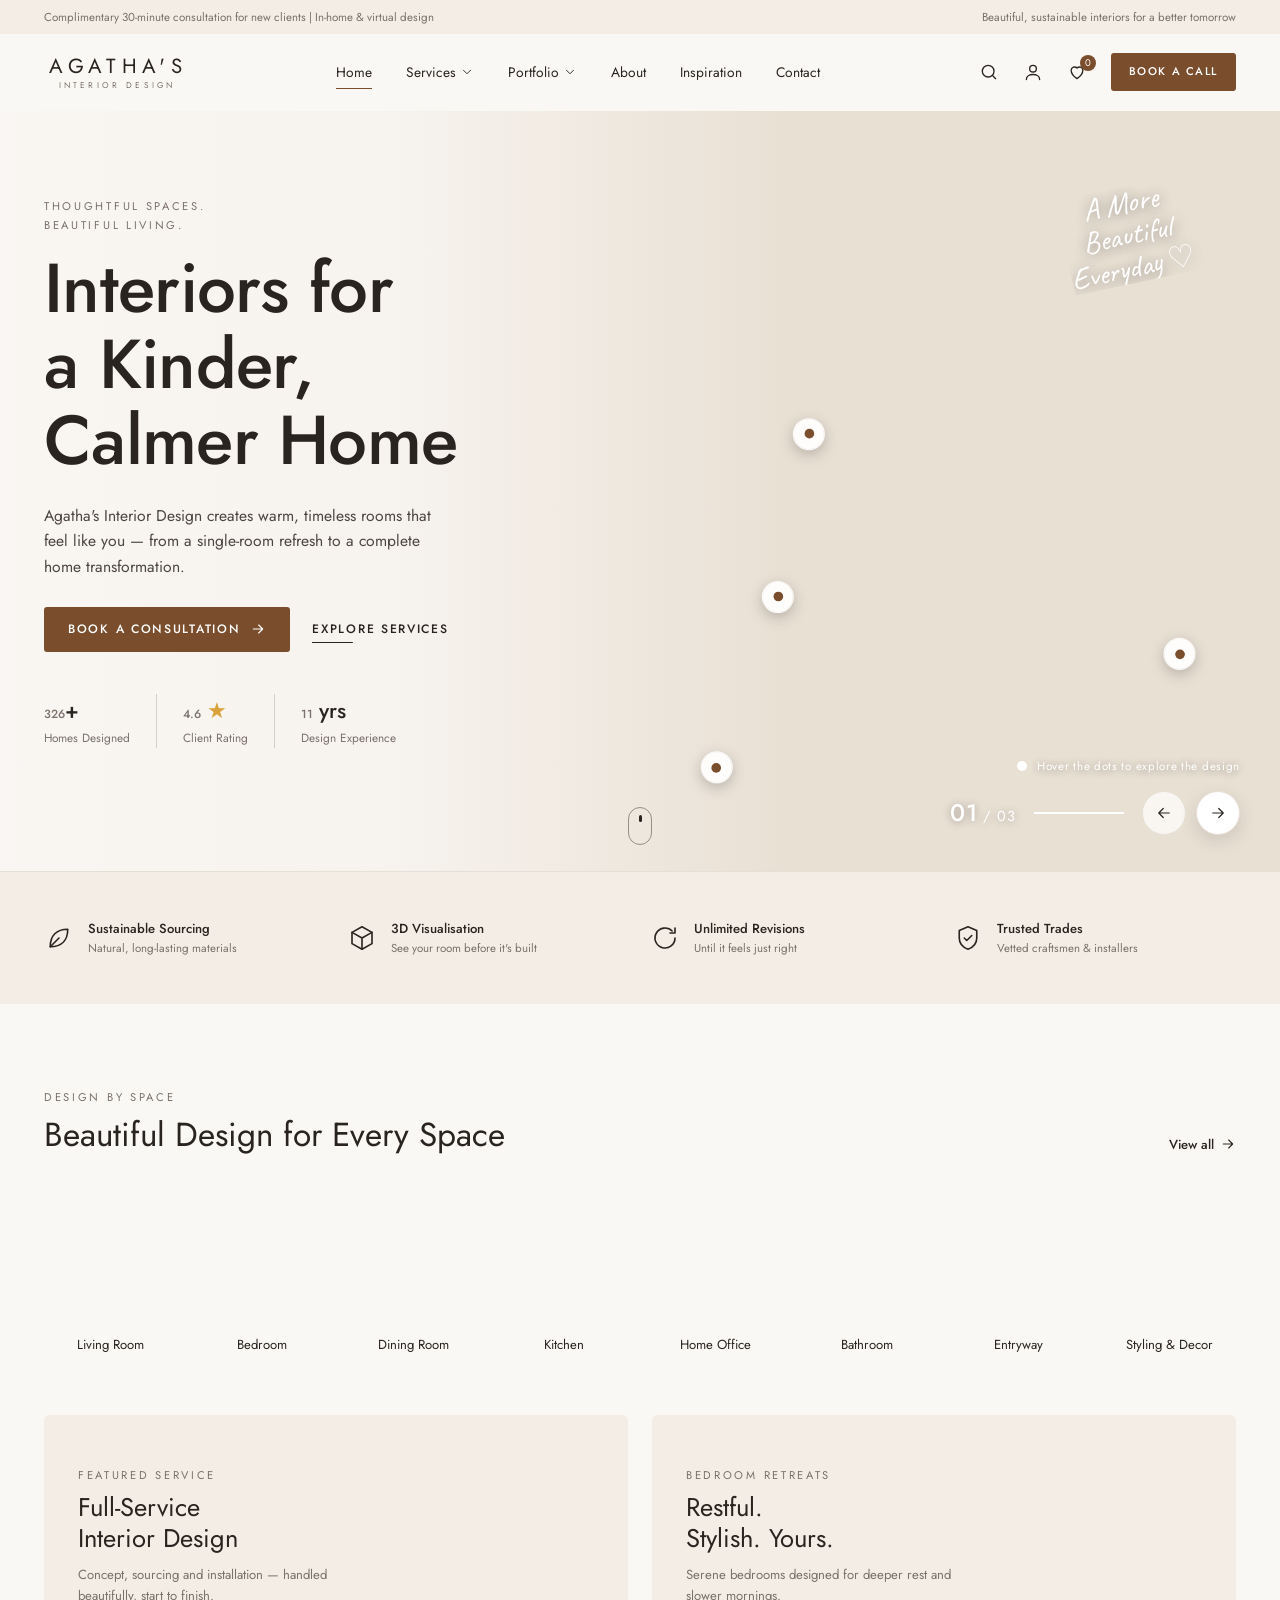
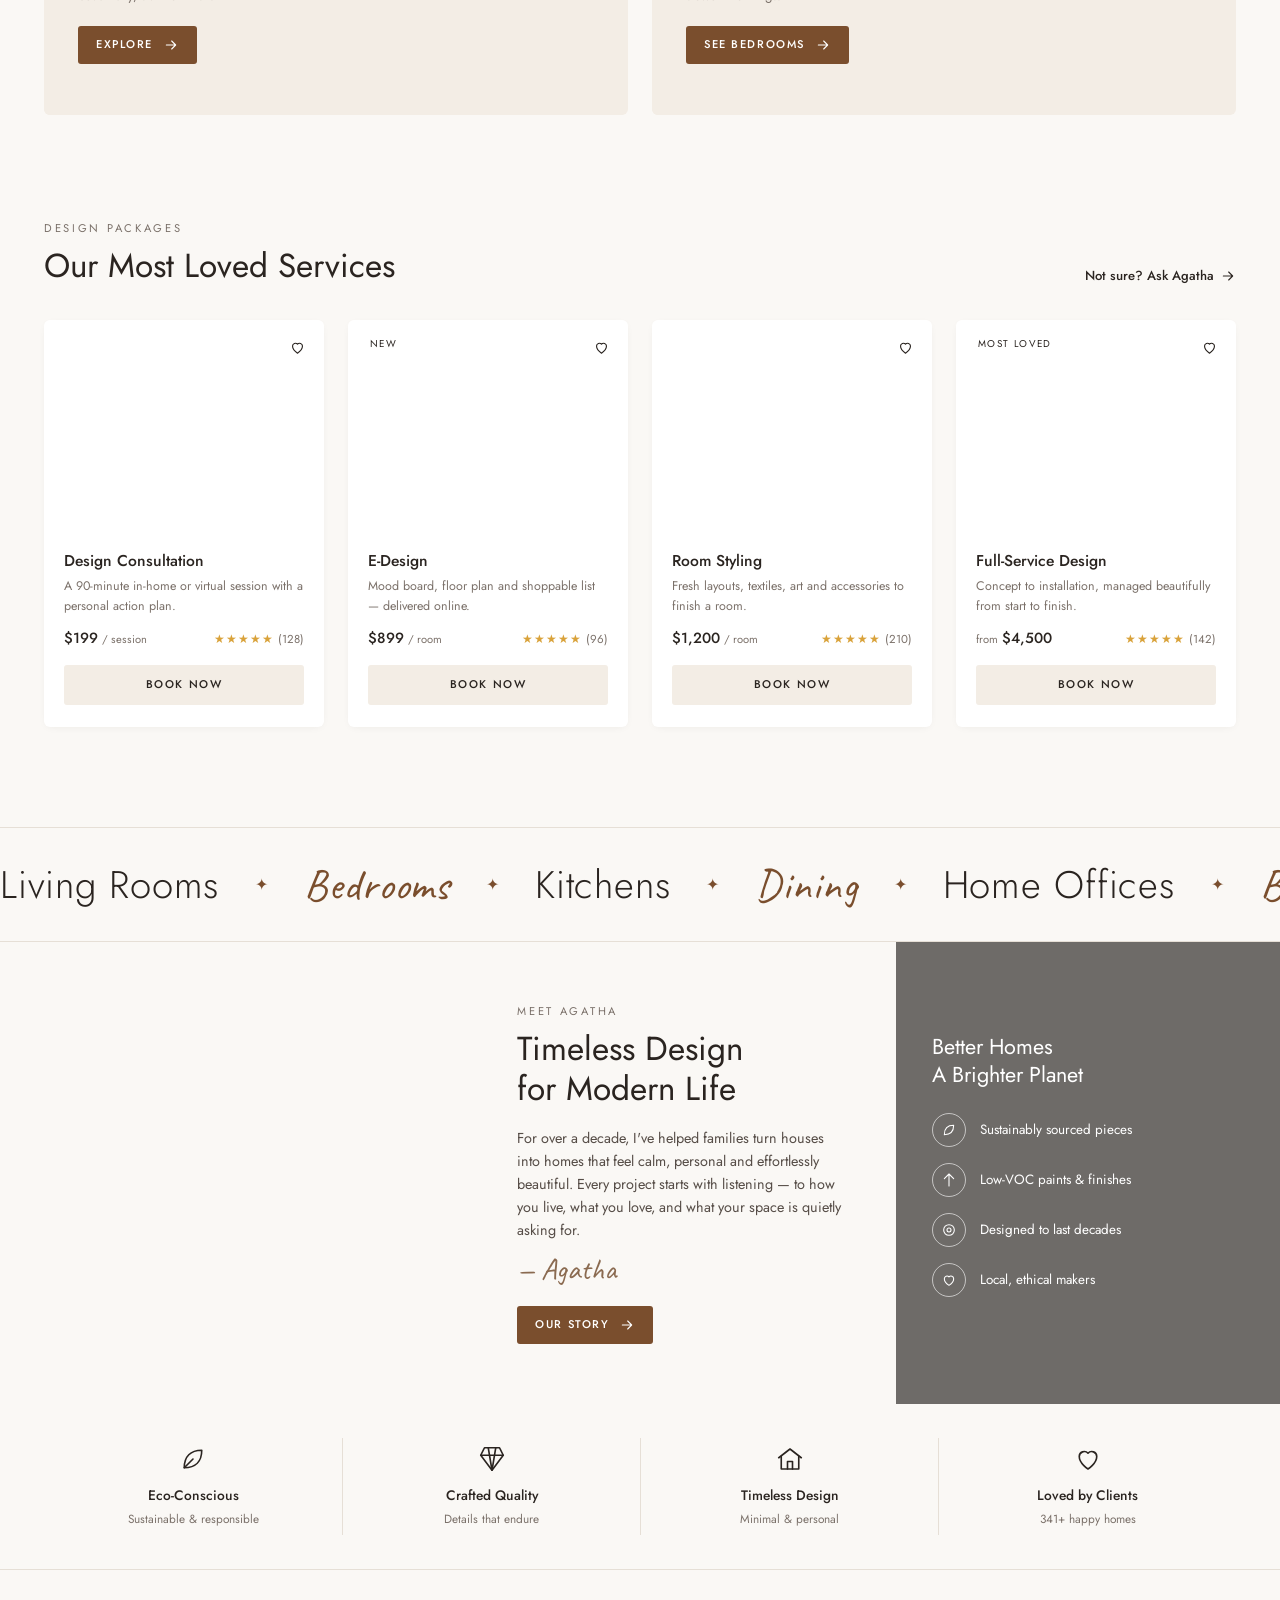
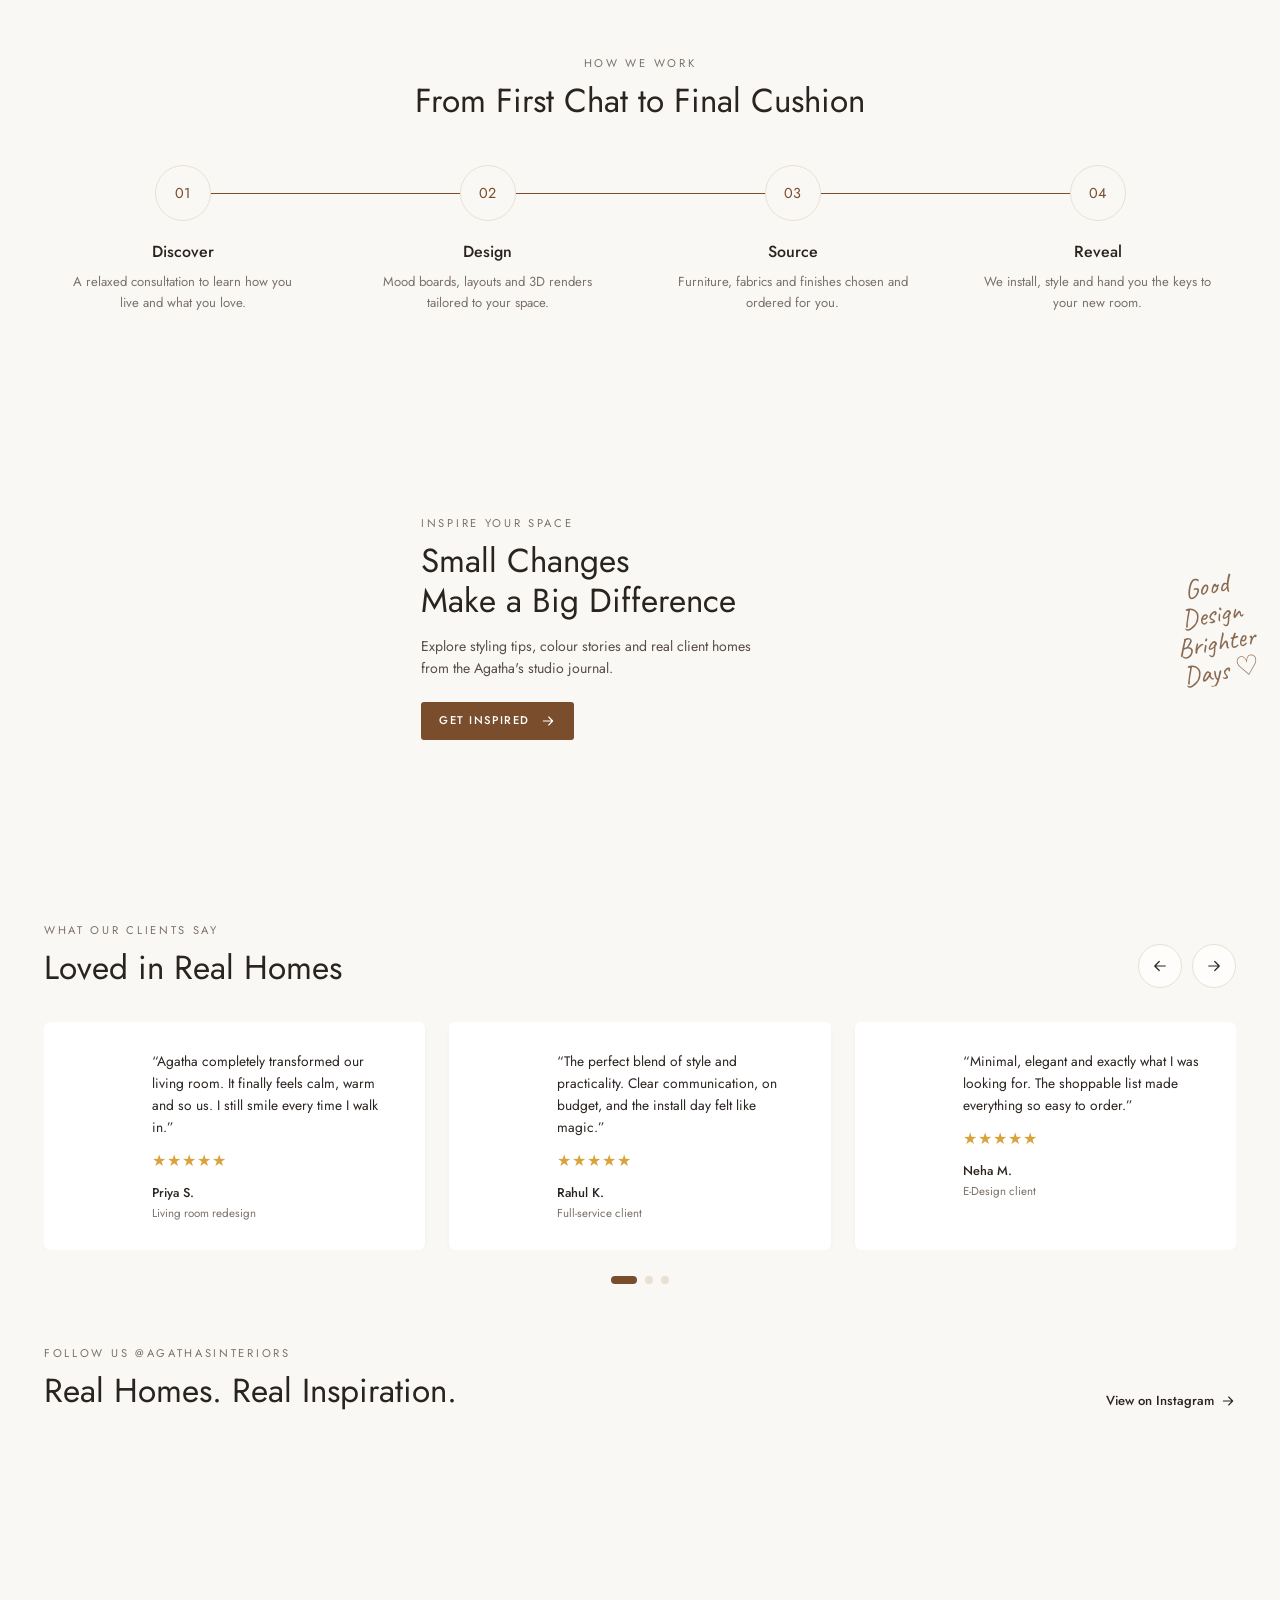
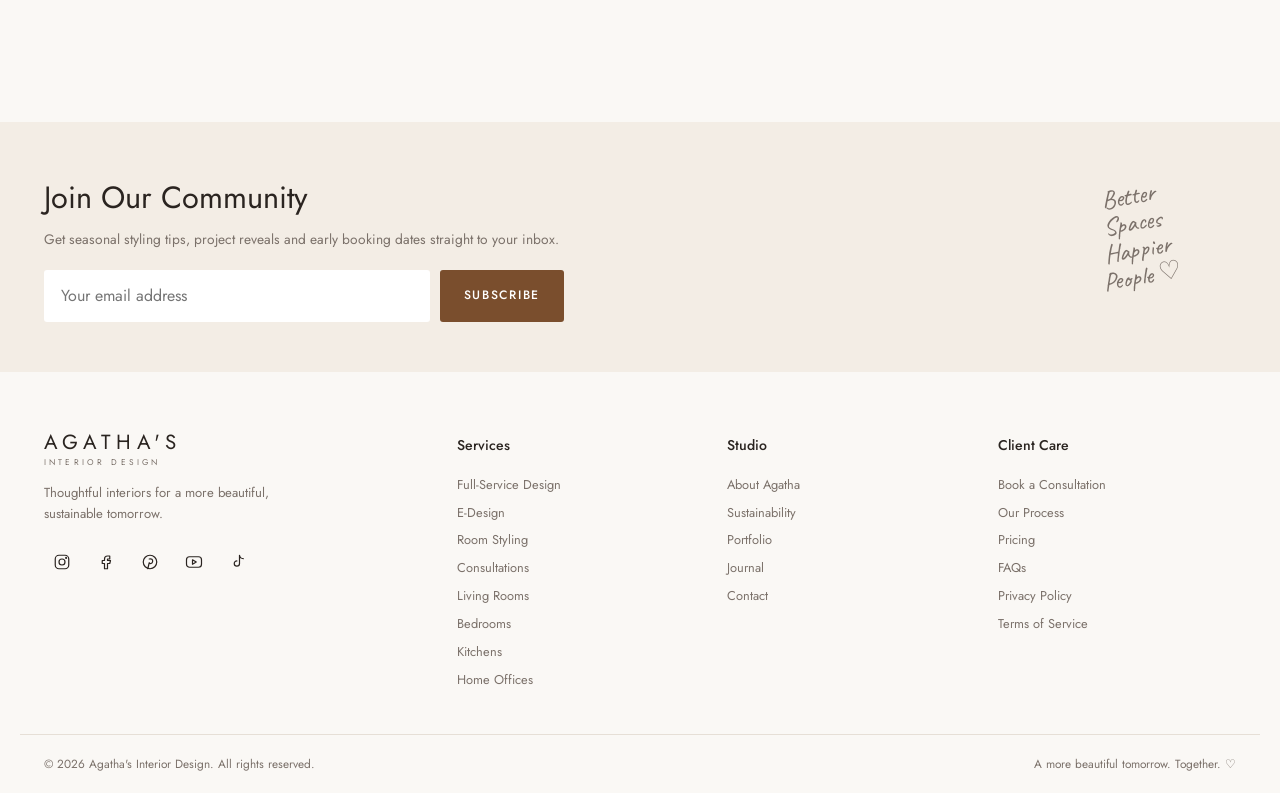
==== commit 53629751: "Add files via upload" ====
--- a/index.html
+++ b/index.html
@@ -76,6 +76,10 @@
           <li><a href="#inspire" class="nav__link">Inspiration</a></li>
           <li><a href="#footer" class="nav__link">Contact</a></li>
         </ul>
+        <div class="nav__foot">
+          <button class="btn btn--primary" data-book>Book a consultation <svg viewBox="0 0 24 24"><path d="M5 12h14M13 6l6 6-6 6"/></svg></button>
+          <p>Complimentary 30-minute call for new clients</p>
+        </div>
       </nav>
 
       <div class="header__actions">
--- a/style.css
+++ b/style.css
@@ -187,7 +187,7 @@
 }
 .nav__link:hover::after, .nav__link.active::after { transform: scaleX(1); }
 .chev { width: 14px; height: 14px; transition: transform .3s var(--ease); }
-.nav__head { display: none; }
+.nav__head, .nav__foot { display: none; }
 
 .has-dropdown { position: relative; }
 .dropdown {
@@ -688,7 +688,22 @@
     background: var(--bg); padding: 20px 24px; overflow-y: auto;
     transform: translateX(-100%); transition: transform .45s var(--ease-out);
   }
-  .nav.open { transform: none; }
+  .nav.open { transform: none; box-shadow: 20px 0 60px -20px rgba(42, 36, 32, .35); }
+  /* backdrop-filter would trap the fixed drawer inside the header, so use a solid bar here,
+     and lift the header above the overlay while the menu is open */
+  .header { backdrop-filter: none; background: rgba(250, 248, 245, .98); }
+  body.menu-open .header { z-index: 160; }
+  .nav { display: flex; flex-direction: column; }
+  .nav__list > li { opacity: 0; transform: translateX(-16px); transition: opacity .4s var(--ease-out), transform .5s var(--ease-out); }
+  .nav.open .nav__list > li { opacity: 1; transform: none; }
+  .nav.open .nav__list > li:nth-child(2) { transition-delay: .05s; }
+  .nav.open .nav__list > li:nth-child(3) { transition-delay: .1s; }
+  .nav.open .nav__list > li:nth-child(4) { transition-delay: .15s; }
+  .nav.open .nav__list > li:nth-child(5) { transition-delay: .2s; }
+  .nav.open .nav__list > li:nth-child(6) { transition-delay: .25s; }
+  .nav__foot { display: grid; gap: 10px; margin-top: auto; padding-top: 28px; }
+  .nav__foot .btn { justify-content: center; }
+  .nav__foot p { font-size: .76rem; color: var(--muted); text-align: center; }
   .nav__head { display: flex; justify-content: space-between; align-items: center; margin-bottom: 20px; }
   .nav__list { flex-direction: column; align-items: stretch; gap: 0; }
   .nav__list > li { border-bottom: 1px solid var(--line); }
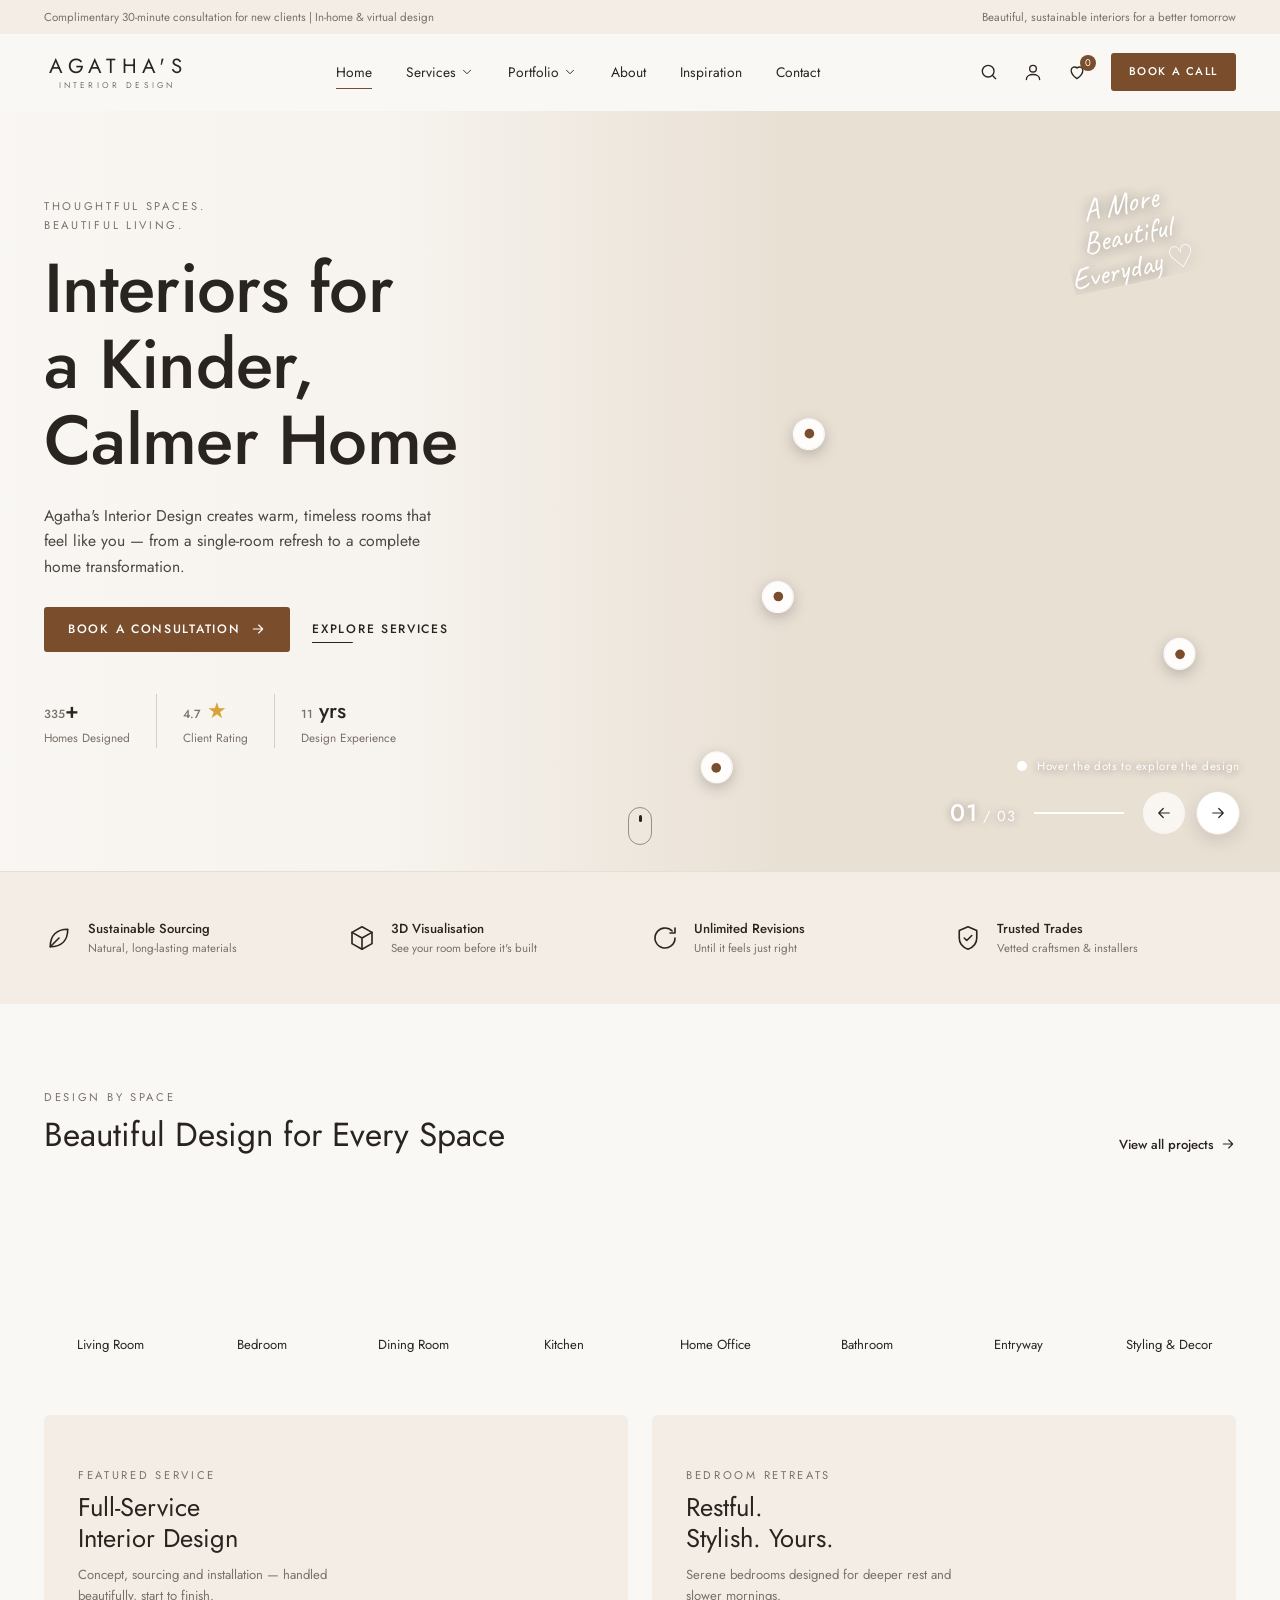
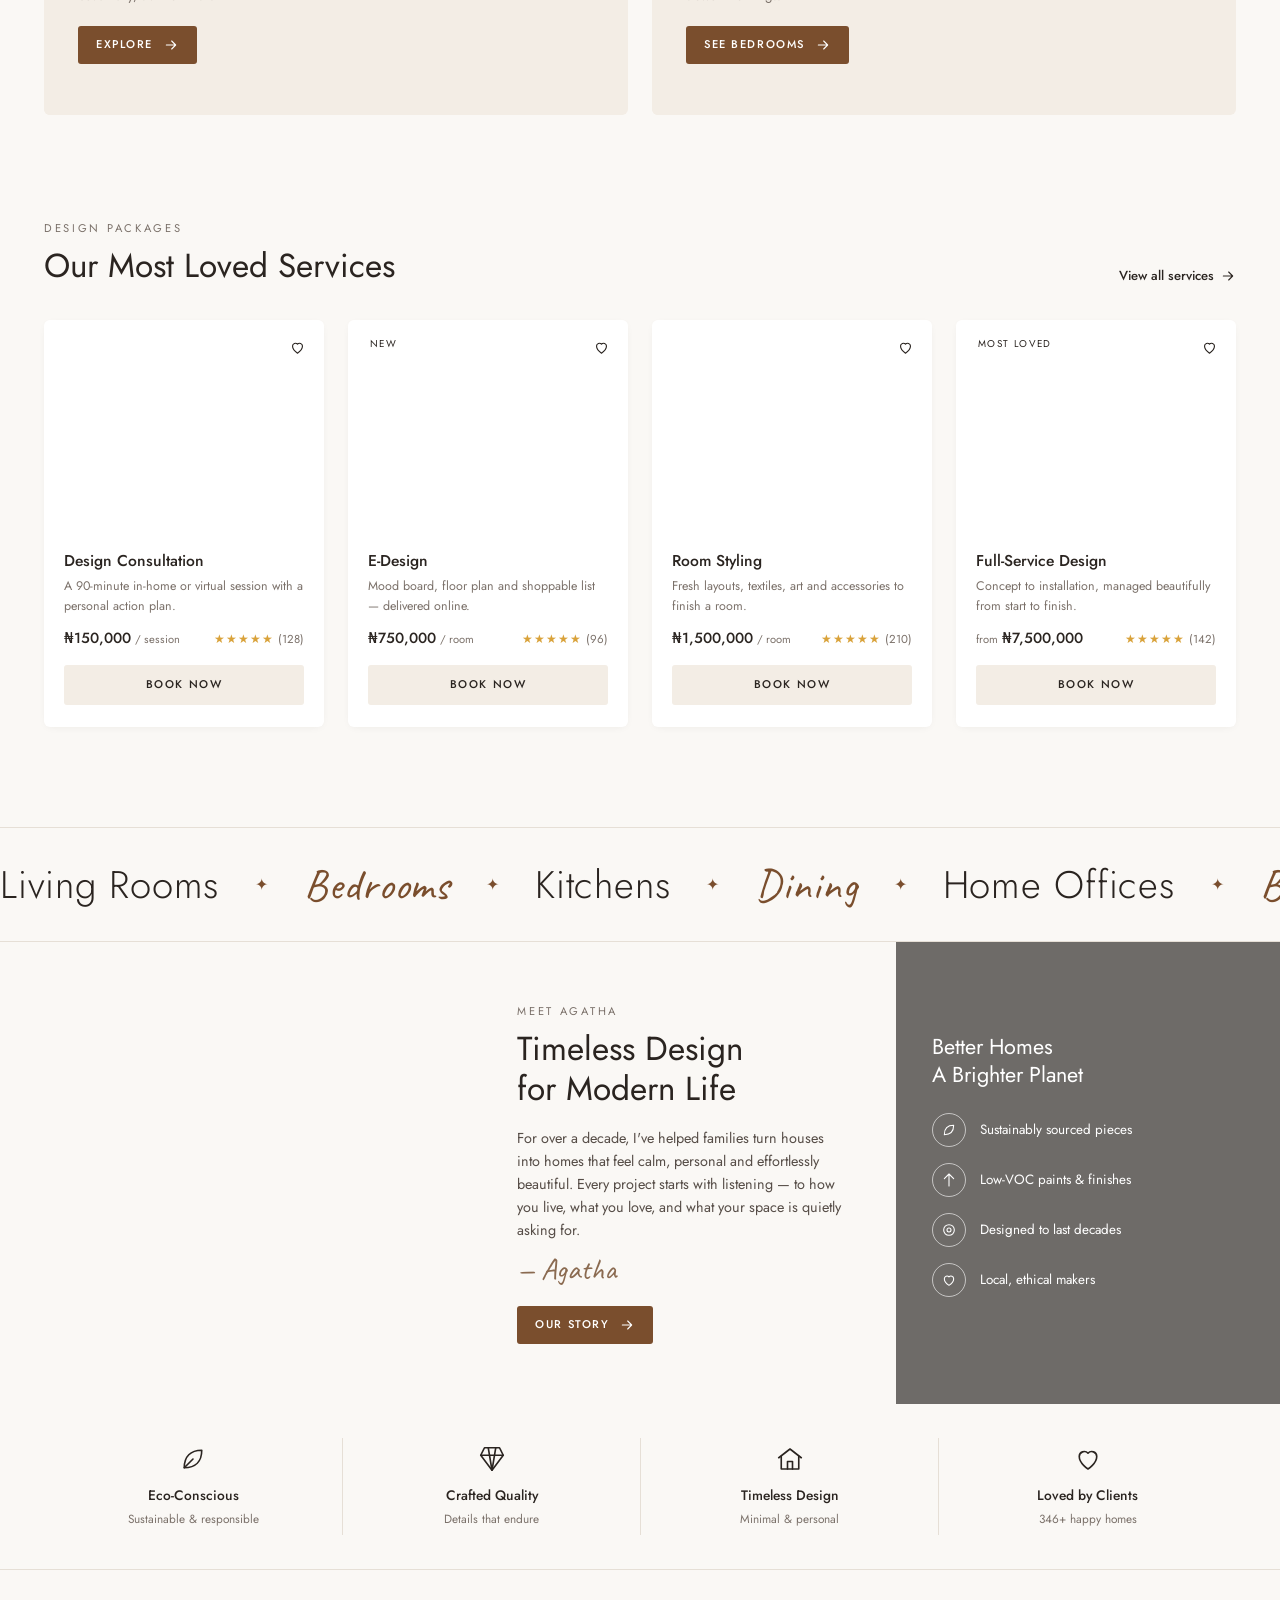
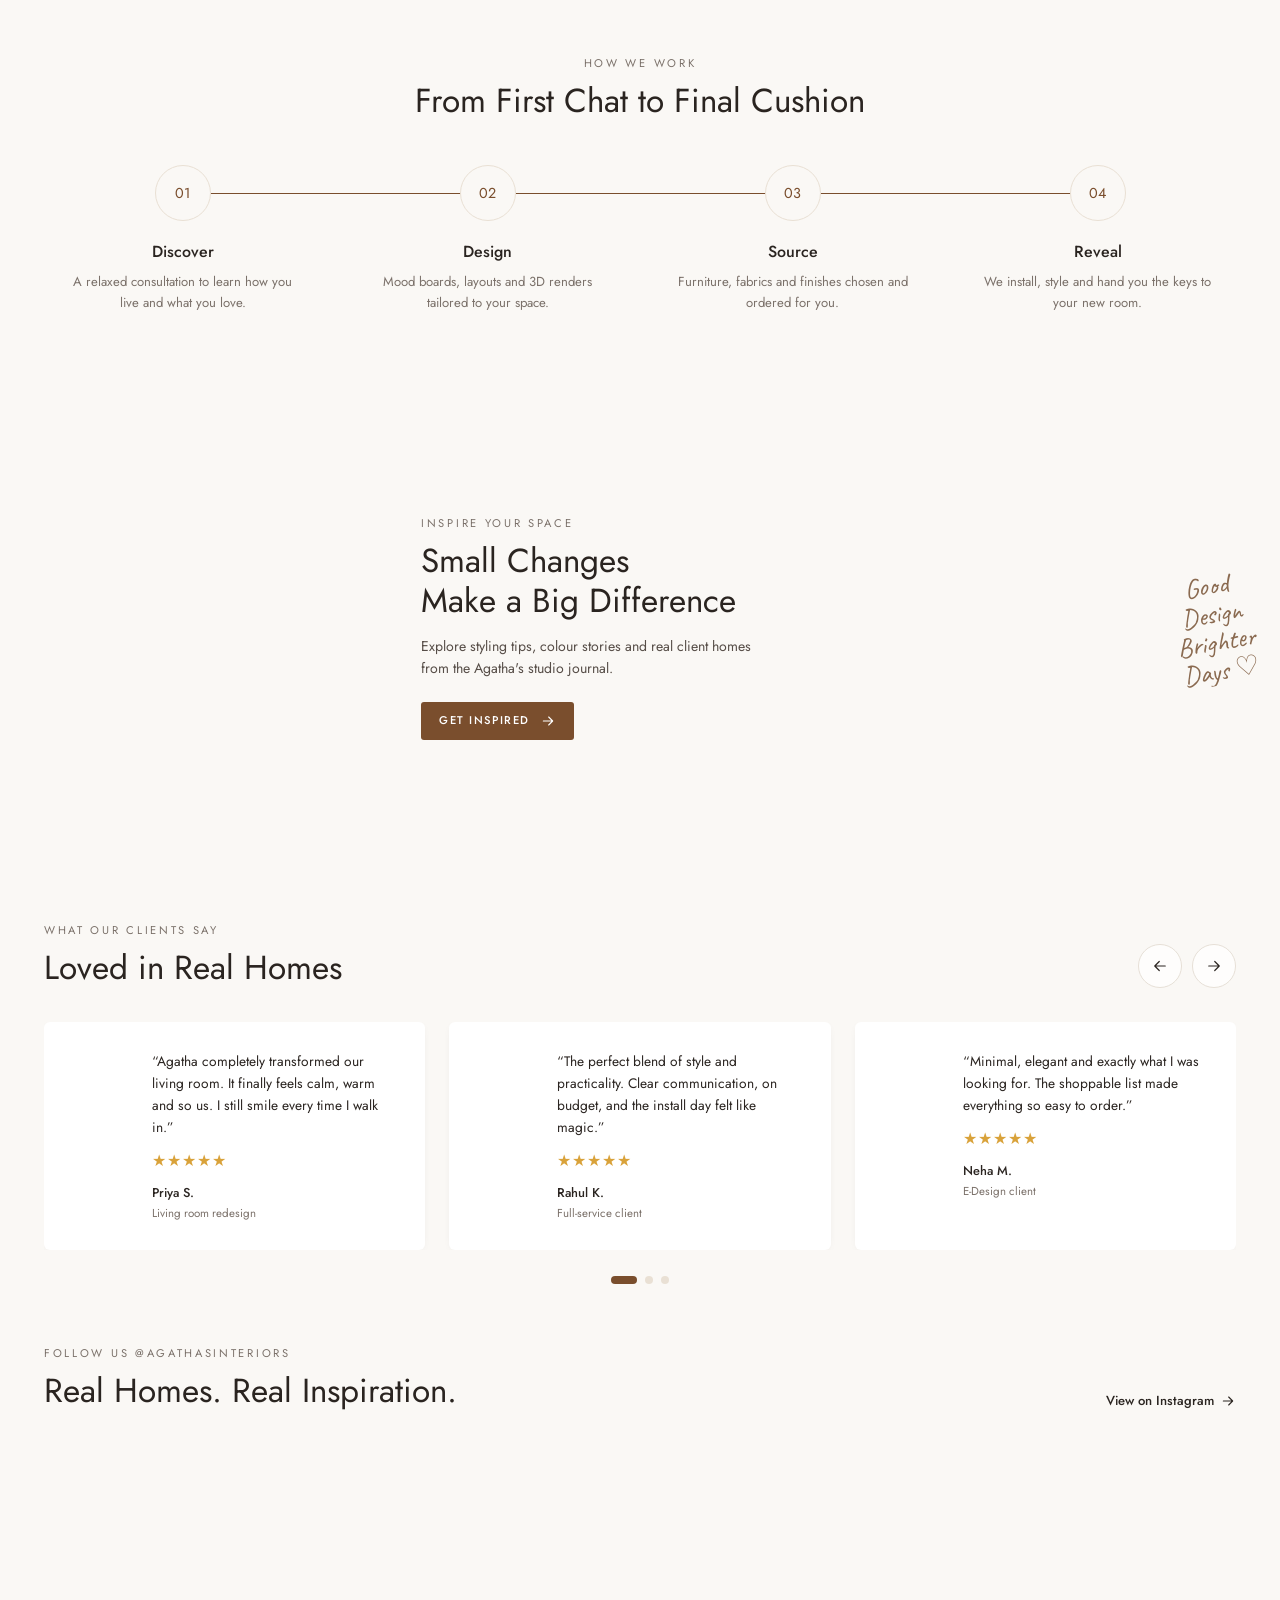
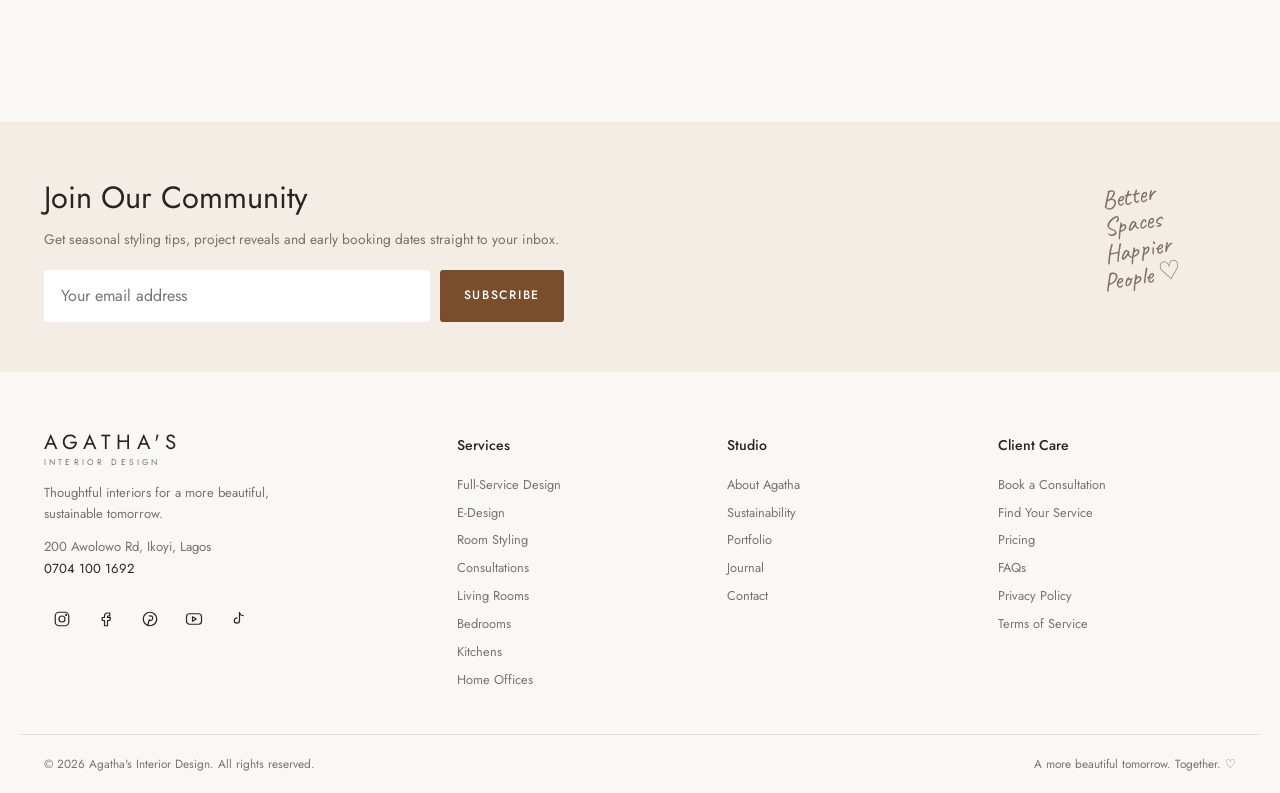
==== commit 36d7ccdf: "Add files via upload" ====
--- a/index.html
+++ b/index.html
@@ -57,24 +57,27 @@
           <li class="has-dropdown">
             <button class="nav__link dropdown-toggle">Services <svg class="chev" viewBox="0 0 24 24"><path d="M6 9l6 6 6-6"/></svg></button>
             <ul class="dropdown">
-              <li><a href="#services">Full-Service Design</a></li>
-              <li><a href="#services">E-Design</a></li>
-              <li><a href="#services">Room Styling</a></li>
-              <li><a href="#services">Design Consultation</a></li>
+              <li><a href="services.html">All Services</a></li>
+              <li><a href="services.html#full-service">Full-Service Design</a></li>
+              <li><a href="services.html#e-design">E-Design</a></li>
+              <li><a href="services.html#styling">Room Styling</a></li>
+              <li><a href="services.html#consultation">Design Consultation</a></li>
             </ul>
           </li>
           <li class="has-dropdown">
             <button class="nav__link dropdown-toggle">Portfolio <svg class="chev" viewBox="0 0 24 24"><path d="M6 9l6 6 6-6"/></svg></button>
             <ul class="dropdown">
-              <li><a href="#spaces">Living Rooms</a></li>
-              <li><a href="#spaces">Bedrooms</a></li>
-              <li><a href="#spaces">Kitchens &amp; Dining</a></li>
-              <li><a href="#spaces">Workspaces</a></li>
+              <li><a href="portfolio.html">All Projects</a></li>
+              <li><a href="portfolio.html?cat=living">Living Spaces</a></li>
+              <li><a href="portfolio.html?cat=bedroom">Bedrooms</a></li>
+              <li><a href="portfolio.html?cat=kitchen">Kitchens &amp; Dining</a></li>
+              <li><a href="portfolio.html?cat=bath">Bathrooms</a></li>
+              <li><a href="portfolio.html?cat=workspace">Workspaces</a></li>
             </ul>
           </li>
-          <li><a href="#story" class="nav__link">About</a></li>
+          <li><a href="about.html" class="nav__link">About</a></li>
           <li><a href="#inspire" class="nav__link">Inspiration</a></li>
-          <li><a href="#footer" class="nav__link">Contact</a></li>
+          <li><a href="contact.html" class="nav__link">Contact</a></li>
         </ul>
         <div class="nav__foot">
           <button class="btn btn--primary" data-book>Book a consultation <svg viewBox="0 0 24 24"><path d="M5 12h14M13 6l6 6-6 6"/></svg></button>
@@ -138,7 +141,7 @@
           <button class="btn btn--primary magnetic" data-book>Book a consultation
             <svg viewBox="0 0 24 24"><path d="M5 12h14M13 6l6 6-6 6"/></svg>
           </button>
-          <a href="#services" class="btn btn--link">Explore services</a>
+          <a href="services.html" class="btn btn--link">Explore services</a>
         </div>
         <div class="hero__stats fade-in" style="--d:1.2s">
           <div><strong><span data-count="350">0</span>+</strong><span>Homes Designed</span></div>
@@ -192,7 +195,7 @@
             <p class="eyebrow">Design by space</p>
             <h2 class="section__title">Beautiful Design for Every Space</h2>
           </div>
-          <a href="#inspire" class="link-arrow reveal">View all <svg viewBox="0 0 24 24"><path d="M5 12h14M13 6l6 6-6 6"/></svg></a>
+          <a href="portfolio.html" class="link-arrow reveal">View all projects <svg viewBox="0 0 24 24"><path d="M5 12h14M13 6l6 6-6 6"/></svg></a>
         </div>
         <div class="spaces" id="spacesList"></div>
       </div>
@@ -207,7 +210,7 @@
             <p class="eyebrow">Featured service</p>
             <h3>Full-Service<br />Interior Design</h3>
             <p>Concept, sourcing and installation — handled beautifully, start to finish.</p>
-            <a href="#services" class="btn btn--primary btn--sm">Explore <svg viewBox="0 0 24 24"><path d="M5 12h14M13 6l6 6-6 6"/></svg></a>
+            <a href="services.html#full-service" class="btn btn--primary btn--sm">Explore <svg viewBox="0 0 24 24"><path d="M5 12h14M13 6l6 6-6 6"/></svg></a>
           </div>
         </article>
         <article class="promo reveal-img" style="--d:.15s">
@@ -216,7 +219,7 @@
             <p class="eyebrow">Bedroom retreats</p>
             <h3>Restful.<br />Stylish. Yours.</h3>
             <p>Serene bedrooms designed for deeper rest and slower mornings.</p>
-            <a href="#inspire" class="btn btn--primary btn--sm">See bedrooms <svg viewBox="0 0 24 24"><path d="M5 12h14M13 6l6 6-6 6"/></svg></a>
+            <a href="portfolio.html?cat=bedroom" class="btn btn--primary btn--sm">See bedrooms <svg viewBox="0 0 24 24"><path d="M5 12h14M13 6l6 6-6 6"/></svg></a>
           </div>
         </article>
       </div>
@@ -230,7 +233,7 @@
             <p class="eyebrow">Design packages</p>
             <h2 class="section__title">Our Most Loved Services</h2>
           </div>
-          <a href="#" class="link-arrow reveal" data-book>Not sure? Ask Agatha <svg viewBox="0 0 24 24"><path d="M5 12h14M13 6l6 6-6 6"/></svg></a>
+          <a href="services.html" class="link-arrow reveal">View all services <svg viewBox="0 0 24 24"><path d="M5 12h14M13 6l6 6-6 6"/></svg></a>
         </div>
         <div class="services" id="servicesList"></div>
       </div>
@@ -254,7 +257,7 @@
         <h2 class="section__title reveal" style="--d:.1s">Timeless Design<br />for Modern Life</h2>
         <p class="reveal" style="--d:.2s">For over a decade, I've helped families turn houses into homes that feel calm, personal and effortlessly beautiful. Every project starts with listening — to how you live, what you love, and what your space is quietly asking for.</p>
         <p class="signature script">— Agatha</p>
-        <a href="#" class="btn btn--primary btn--sm reveal" style="--d:.4s" data-book>Our story <svg viewBox="0 0 24 24"><path d="M5 12h14M13 6l6 6-6 6"/></svg></a>
+        <a href="about.html" class="btn btn--primary btn--sm reveal" style="--d:.4s">Our story <svg viewBox="0 0 24 24"><path d="M5 12h14M13 6l6 6-6 6"/></svg></a>
       </div>
       <div class="story__panel">
         <img class="parallax" data-speed="0.08" src="https://images.unsplash.com/photo-1448375240586-882707db888b?w=1200&q=80&auto=format&fit=crop" alt="" loading="lazy" />
@@ -391,6 +394,7 @@
           <span class="logo__sub">INTERIOR DESIGN</span>
         </a>
         <p>Thoughtful interiors for a more beautiful, sustainable tomorrow.</p>
+        <address class="footer__contact">200 Awolowo Rd, Ikoyi, Lagos<br /><a href="tel:+2347041001692">0704 100 1692</a></address>
         <div class="socials">
           <a href="#" aria-label="Instagram"><svg viewBox="0 0 24 24"><rect x="3" y="3" width="18" height="18" rx="5"/><circle cx="12" cy="12" r="4"/><circle cx="17.5" cy="6.5" r=".6"/></svg></a>
           <a href="#" aria-label="Facebook"><svg viewBox="0 0 24 24"><path d="M14 8h3V4h-3a4 4 0 0 0-4 4v2H7v4h3v7h4v-7h3l1-4h-4V8z"/></svg></a>
@@ -402,33 +406,33 @@
       <div class="footer__col">
         <button class="footer__title">Services</button>
         <ul>
-          <li><a href="#services">Full-Service Design</a></li>
-          <li><a href="#services">E-Design</a></li>
-          <li><a href="#services">Room Styling</a></li>
-          <li><a href="#services">Consultations</a></li>
-          <li><a href="#spaces">Living Rooms</a></li>
-          <li><a href="#spaces">Bedrooms</a></li>
-          <li><a href="#spaces">Kitchens</a></li>
-          <li><a href="#spaces">Home Offices</a></li>
+          <li><a href="services.html#full-service">Full-Service Design</a></li>
+          <li><a href="services.html#e-design">E-Design</a></li>
+          <li><a href="services.html#styling">Room Styling</a></li>
+          <li><a href="services.html#consultation">Consultations</a></li>
+          <li><a href="portfolio.html?cat=living">Living Rooms</a></li>
+          <li><a href="portfolio.html?cat=bedroom">Bedrooms</a></li>
+          <li><a href="portfolio.html?cat=kitchen">Kitchens</a></li>
+          <li><a href="portfolio.html?cat=workspace">Home Offices</a></li>
         </ul>
       </div>
       <div class="footer__col">
         <button class="footer__title">Studio</button>
         <ul>
-          <li><a href="#story">About Agatha</a></li>
-          <li><a href="#story">Sustainability</a></li>
-          <li><a href="#gallery">Portfolio</a></li>
+          <li><a href="about.html">About Agatha</a></li>
+          <li><a href="about.html#promise">Sustainability</a></li>
+          <li><a href="portfolio.html">Portfolio</a></li>
           <li><a href="#inspire">Journal</a></li>
-          <li><a href="#footer">Contact</a></li>
+          <li><a href="contact.html">Contact</a></li>
         </ul>
       </div>
       <div class="footer__col">
         <button class="footer__title">Client Care</button>
         <ul>
-          <li><a href="#">Book a Consultation</a></li>
-          <li><a href="#">Our Process</a></li>
-          <li><a href="#">Pricing</a></li>
-          <li><a href="#">FAQs</a></li>
+          <li><a href="contact.html#book">Book a Consultation</a></li>
+          <li><a href="services.html#finder">Find Your Service</a></li>
+          <li><a href="services.html#compare">Pricing</a></li>
+          <li><a href="services.html#faqList">FAQs</a></li>
           <li><a href="#">Privacy Policy</a></li>
           <li><a href="#">Terms of Service</a></li>
         </ul>
--- a/style.css
+++ b/style.css
@@ -570,6 +570,9 @@
 .footer__brand .logo { align-items: flex-start; margin-bottom: 16px; }
 .footer__brand .logo__main, .footer__brand .logo__sub { padding-left: 0; }
 .footer__brand p { font-size: .82rem; color: var(--muted); max-width: 240px; margin-bottom: 20px; }
+.footer__contact { margin: -8px 0 20px; font-size: .82rem; font-style: normal; line-height: 1.7; color: var(--muted); }
+.footer__contact a { color: var(--ink); transition: color .2s; }
+.footer__contact a:hover { color: var(--brown); }
 .socials { display: flex; gap: 8px; }
 .socials a { width: 36px; height: 36px; border-radius: 50%; display: grid; place-items: center; transition: background .3s, color .3s, transform .3s var(--ease-out); }
 .socials a:hover { background: var(--brown); color: #fff; transform: translateY(-3px); }
@@ -780,6 +783,724 @@
   .lightbox__next { right: 8px; }
 }
 
+/* =========================================================
+   SERVICES PAGE
+   ========================================================= */
+.sr-only { position: absolute; width: 1px; height: 1px; overflow: hidden; clip: rect(0 0 0 0); white-space: nowrap; }
+.btn--light { background: #fff; color: var(--ink); }
+.btn--light:hover { background: var(--sand); box-shadow: 0 10px 24px -10px rgba(0, 0, 0, .45); }
+.book-btn--solid { background: var(--brown); color: #fff; }
+.svc-page :is(#consultation, #e-design, #styling, #full-service, #compare, #finder, #faqList) { scroll-margin-top: 120px; }
+
+/* ---------- Page hero ---------- */
+.page-hero { background: linear-gradient(180deg, var(--sand) 0%, var(--bg) 100%); overflow: hidden; }
+.page-hero__inner { display: grid; grid-template-columns: 1fr 1fr; gap: 60px; align-items: center; padding-block: 60px 90px; }
+.breadcrumb { display: flex; gap: 8px; font-size: .78rem; color: var(--muted); margin-bottom: 26px; }
+.breadcrumb a:hover { color: var(--brown); }
+.page-hero__title { font-size: clamp(2.4rem, 4.6vw, 3.9rem); max-width: 12ch; }
+.page-hero__lead { max-width: 460px; color: #4d4540; margin-bottom: 28px; }
+.page-hero__trust { display: flex; flex-wrap: wrap; gap: 10px 28px; margin-top: 36px; font-size: .8rem; color: var(--muted); }
+.page-hero__trust strong { color: var(--ink); font-weight: 500; font-size: 1rem; margin-right: 4px; }
+.page-hero__art { position: relative; height: 540px; }
+.page-hero__main { position: absolute; right: 0; top: 0; width: 78%; height: 100%; border-radius: 240px 240px 8px 8px; overflow: hidden; }
+.page-hero__main img, .pkg__img img, .cta-band > img { position: absolute; inset: -8% 0; width: 100%; height: 116%; }
+.page-hero__small {
+  position: absolute; left: 0; bottom: 40px; width: 38%; aspect-ratio: 3 / 4; border-radius: 8px; overflow: hidden;
+  border: 6px solid var(--bg); box-shadow: 0 24px 50px -20px rgba(42, 36, 32, .45); animation: float 7s ease-in-out infinite;
+}
+.page-hero__small img { width: 100%; height: 100%; }
+.rot-badge {
+  position: absolute; left: 12%; top: 6%; width: 118px; height: 118px; border-radius: 50%;
+  background: var(--bg); color: var(--brown); display: grid; place-items: center;
+  box-shadow: 0 10px 30px -12px rgba(42, 36, 32, .3);
+  opacity: 0; scale: .6; transition: opacity .8s var(--ease-out) 1s, scale 1s var(--ease-out) 1s;
+}
+.loaded .rot-badge { opacity: 1; scale: 1; }
+.rot-badge svg { position: absolute; inset: 0; width: 100%; height: 100%; fill: currentColor; stroke: none; animation: spin 18s linear infinite; }
+.rot-badge text { font-family: var(--font); font-size: 9.6px; font-weight: 500; }
+.rot-badge span { font-size: 1.4rem; animation: beat 1.8s ease-in-out infinite; }
+@keyframes spin { to { transform: rotate(360deg); } }
+.page-hero__script {
+  position: absolute; right: 5%; bottom: 18px; font-size: 1.8rem; color: #fff; transform: rotate(-6deg);
+  text-shadow: 0 2px 12px rgba(0, 0, 0, .45); clip-path: inset(0 100% 0 0); transition: clip-path 2s var(--ease) 1.4s;
+}
+.loaded .page-hero__script { clip-path: inset(0 -10% 0 0); }
+
+/* ---------- Sticky package nav with sliding pill ---------- */
+.pkg-nav { position: sticky; top: 65px; z-index: 90; background: rgba(250, 248, 245, .94); backdrop-filter: blur(10px); border-block: 1px solid var(--line); }
+.pkg-nav__track { position: relative; display: flex; gap: 6px; padding: 10px 0; overflow-x: auto; scrollbar-width: none; }
+.pkg-nav__track::-webkit-scrollbar { display: none; }
+.pkg-nav a { position: relative; z-index: 1; padding: 9px 18px; border-radius: 30px; font-size: .84rem; white-space: nowrap; transition: color .35s var(--ease); }
+.pkg-nav a small { margin-left: 4px; font-size: .72rem; color: var(--muted); transition: color .35s var(--ease); }
+.pkg-nav a:hover { color: var(--brown); }
+.pkg-nav a.active, .pkg-nav a.active small { color: #fff; }
+.pkg-nav__pill {
+  position: absolute; left: 0; top: 10px; bottom: 10px; width: 0; border-radius: 30px; background: var(--brown); opacity: 0;
+  transition: transform .55s var(--ease-out), width .55s var(--ease-out), opacity .3s var(--ease);
+}
+
+/* ---------- Package sections ---------- */
+.pkg { display: grid; grid-template-columns: 1fr 1fr; gap: 80px; align-items: center; padding-block: 100px; }
+.pkg + .pkg { border-top: 1px solid var(--line); }
+.pkg--flip .pkg__media { order: 2; }
+.pkg__media { position: relative; }
+.pkg__img { position: relative; aspect-ratio: 4 / 5; border-radius: 8px; overflow: hidden; }
+.pkg--flip .pkg__img { border-radius: 220px 220px 8px 8px; }
+.pkg__float {
+  position: absolute; right: -28px; bottom: 44px; display: flex; align-items: center; gap: 12px;
+  background: #fff; padding: 14px 20px; border-radius: 8px; box-shadow: 0 20px 40px -18px rgba(42, 36, 32, .45);
+  animation: float 6s ease-in-out infinite;
+}
+.pkg--flip .pkg__float { right: auto; left: -28px; animation-delay: -3s; }
+.pkg__float svg { width: 30px; height: 30px; color: var(--brown); stroke-width: 1.4; }
+.pkg__float strong { display: block; font-size: .95rem; font-weight: 500; }
+.pkg__float span { font-size: .74rem; color: var(--muted); }
+.pkg__body { position: relative; isolation: isolate; }
+.pkg__num {
+  position: absolute; top: -92px; left: -12px; z-index: -1; pointer-events: none;
+  font-size: 7.5rem; font-weight: 300; line-height: 1; color: transparent; -webkit-text-stroke: 1px var(--sand-2);
+}
+.pkg__lead { max-width: 480px; margin: 14px 0 18px; font-size: .98rem; color: #4d4540; }
+.pkg__price { font-size: 1.6rem; font-weight: 500; margin-bottom: 22px; }
+.pkg__price small { font-size: .8rem; font-weight: 400; color: var(--muted); }
+.pkg__tag {
+  display: inline-block; margin-left: 8px; padding: 2px 10px; border-radius: 20px; vertical-align: middle;
+  background: var(--brown); color: #fff; font-size: .58rem; letter-spacing: .14em;
+}
+.pkg__list { display: grid; grid-template-columns: 1fr 1fr; gap: 12px 24px; margin-bottom: 26px; }
+.pkg__list li { display: flex; align-items: flex-start; gap: 10px; font-size: .86rem; opacity: 0; translate: -12px 0; transition: opacity .5s var(--ease-out), translate .6s var(--ease-out); }
+.pkg__list.in li { opacity: 1; translate: none; }
+.check { width: 20px; height: 20px; margin-top: 1px; color: var(--brown); }
+.check circle { stroke: var(--sand-2); }
+.check path { stroke-dasharray: 14; stroke-dashoffset: 14; transition: stroke-dashoffset .6s var(--ease-out); }
+.in .check path { stroke-dashoffset: 0; }
+.pkg__list li:nth-child(1), .pkg__list li:nth-child(1) .check path { transition-delay: .25s; }
+.pkg__list li:nth-child(2), .pkg__list li:nth-child(2) .check path { transition-delay: .33s; }
+.pkg__list li:nth-child(3), .pkg__list li:nth-child(3) .check path { transition-delay: .41s; }
+.pkg__list li:nth-child(4), .pkg__list li:nth-child(4) .check path { transition-delay: .49s; }
+.pkg__list li:nth-child(5), .pkg__list li:nth-child(5) .check path { transition-delay: .57s; }
+.pkg__list li:nth-child(6), .pkg__list li:nth-child(6) .check path { transition-delay: .65s; }
+.pkg__meta { display: flex; gap: 36px; padding: 18px 0; margin-bottom: 26px; border-block: 1px solid var(--line); }
+.pkg__meta dt { font-size: .64rem; letter-spacing: .2em; text-transform: uppercase; color: var(--muted); }
+.pkg__meta dd { font-size: .88rem; }
+.pkg__cta { display: flex; align-items: center; gap: 18px; flex-wrap: wrap; }
+
+/* ---------- Compare table ---------- */
+.compare { overflow-x: auto; border-radius: 10px; background: #fff; box-shadow: 0 2px 16px -6px rgba(42, 36, 32, .14); }
+.compare table { width: 100%; min-width: 760px; border-collapse: collapse; }
+.compare th, .compare td { padding: 16px 18px; text-align: center; font-size: .84rem; border-bottom: 1px solid var(--line); transition: background .25s var(--ease); }
+.compare thead th { position: relative; padding-top: 34px; vertical-align: bottom; font-size: .95rem; font-weight: 500; }
+.compare thead small { display: block; margin-top: 2px; font-size: .74rem; font-weight: 400; color: var(--muted); }
+.compare tbody th { text-align: left; font-weight: 400; color: #4d4540; }
+.compare tr > :first-child { position: sticky; left: 0; z-index: 1; background: #fff; }
+.compare .is-featured { background: #faf6f1; }
+.compare__badge {
+  position: absolute; top: 10px; left: 50%; translate: -50% 0; padding: 3px 10px; border-radius: 20px; white-space: nowrap;
+  background: var(--brown); color: #fff; font-size: .58rem; font-weight: 500; letter-spacing: .14em; text-transform: uppercase;
+}
+.compare tbody tr:hover > * { background: var(--sand); }
+.compare[data-col="2"] tr > :nth-child(2), .compare[data-col="3"] tr > :nth-child(3),
+.compare[data-col="4"] tr > :nth-child(4), .compare[data-col="5"] tr > :nth-child(5) { background: var(--sand); }
+.compare td.y::before {
+  content: ""; display: inline-block; width: 22px; height: 22px; border-radius: 50%; vertical-align: middle;
+  background: var(--brown) url("data:image/svg+xml,%3Csvg xmlns='http://www.w3.org/2000/svg' viewBox='0 0 24 24' fill='none' stroke='white' stroke-width='3' stroke-linecap='round' stroke-linejoin='round'%3E%3Cpath d='M6 12.5l4 4 8-9'/%3E%3C/svg%3E") center / 13px no-repeat;
+  transform: scale(0); transition: transform .5s var(--ease-out);
+}
+.compare.in td.y::before { transform: scale(1); }
+.compare tbody tr:nth-child(2) td::before { transition-delay: .06s; }
+.compare tbody tr:nth-child(3) td::before { transition-delay: .12s; }
+.compare tbody tr:nth-child(4) td::before { transition-delay: .18s; }
+.compare tbody tr:nth-child(5) td::before { transition-delay: .24s; }
+.compare tbody tr:nth-child(6) td::before { transition-delay: .3s; }
+.compare tbody tr:nth-child(7) td::before { transition-delay: .36s; }
+.compare tbody tr:nth-child(8) td::before { transition-delay: .42s; }
+.compare tbody tr:nth-child(9) td::before { transition-delay: .48s; }
+.compare td.n::before { content: ""; display: inline-block; width: 12px; height: 1.5px; vertical-align: middle; background: var(--sand-2); }
+.compare__book > * { border-bottom: 0 !important; padding-block: 20px 24px !important; }
+.compare__book .book-btn { max-width: 150px; }
+.compare__hint { display: none; margin-top: 10px; text-align: center; font-size: .74rem; color: var(--muted); }
+
+/* ---------- Service finder quiz ---------- */
+.finder-sec { background: var(--sand); padding-block: 90px; margin-top: 70px; }
+.finder { display: grid; grid-template-columns: .8fr 1.2fr; gap: 60px; align-items: center; }
+.finder__intro p:not(.eyebrow):not(.script) { max-width: 340px; margin-top: 12px; font-size: .9rem; color: var(--muted); }
+.finder__script { display: inline-block; margin-top: 26px; font-size: 1.8rem; transform: rotate(-5deg); }
+.finder__card {
+  position: relative; overflow: hidden; min-height: 380px; padding: 36px; border-radius: 12px;
+  background: var(--bg); box-shadow: 0 30px 60px -30px rgba(42, 36, 32, .35);
+}
+.finder__progress { height: 3px; margin-bottom: 28px; border-radius: 2px; background: var(--sand-2); overflow: hidden; }
+.finder__progress span { display: block; width: 0; height: 100%; background: var(--brown); transition: width .6s var(--ease-out); }
+.finder__step { animation: stepIn .6s var(--ease-out) both; }
+.finder__step.out { animation: stepOut .3s var(--ease) both; }
+@keyframes stepIn { from { opacity: 0; transform: translateX(30px); } }
+@keyframes stepOut { to { opacity: 0; transform: translateX(-30px); } }
+.finder__count { font-size: .68rem; letter-spacing: .2em; text-transform: uppercase; color: var(--muted); }
+.finder__q { margin: 6px 0 20px; font-size: 1.35rem; font-weight: 400; }
+.finder__opts { display: grid; gap: 10px; }
+.finder__opt {
+  display: flex; align-items: center; gap: 14px; padding: 14px 18px; text-align: left; font-size: .9rem;
+  background: #fff; border: 1px solid var(--line); border-radius: 8px;
+  transition: border-color .3s var(--ease), background .3s var(--ease), transform .35s var(--ease-out);
+}
+.finder__opt:hover { border-color: var(--brown); transform: translateX(4px); }
+.finder__opt .dot { flex-shrink: 0; width: 18px; height: 18px; border-radius: 50%; border: 1.5px solid var(--sand-2); transition: border .3s var(--ease); }
+.finder__opt.picked { border-color: var(--brown); background: #faf6f1; }
+.finder__opt.picked .dot { border: 5px solid var(--brown); }
+.finder__back { display: inline-flex; align-items: center; gap: 6px; margin-top: 18px; font-size: .78rem; color: var(--muted); }
+.finder__back:hover { color: var(--brown); }
+.finder__back svg { width: 15px; height: 15px; }
+.finder__result { display: grid; grid-template-columns: 180px 1fr; gap: 26px; align-items: center; }
+.finder__result img { width: 100%; aspect-ratio: 3 / 4; border-radius: 120px 120px 8px 8px; animation: popIn .8s var(--ease-out) both; }
+.finder__result h3 { font-size: 1.6rem; font-weight: 400; line-height: 1.2; }
+.finder__result .price { margin: 4px 0 10px; font-weight: 500; }
+.finder__result .why { margin-bottom: 18px; font-size: .88rem; color: var(--muted); }
+.finder__actions { display: flex; align-items: center; gap: 14px; flex-wrap: wrap; }
+@keyframes popIn { from { opacity: 0; transform: scale(.85); } }
+.burst { position: absolute; width: 8px; height: 8px; border-radius: 50%; background: var(--brown); pointer-events: none; animation: burst .9s var(--ease-out) forwards; }
+.burst:nth-child(even) { background: var(--star); }
+@keyframes burst { from { transform: rotate(var(--a)) translateY(0) scale(1); opacity: 1; } to { transform: rotate(var(--a)) translateY(-80px) scale(.3); opacity: 0; } }
+
+/* ---------- Add-ons ---------- */
+.addons { display: grid; grid-template-columns: repeat(4, 1fr); gap: 20px; }
+.addon {
+  position: relative; overflow: hidden; padding: 28px 24px; border-radius: 8px; background: #fff;
+  box-shadow: 0 2px 10px -4px rgba(42, 36, 32, .1);
+  transition: opacity 1s var(--ease-out) var(--d, 0s), transform 1s var(--ease-out) var(--d, 0s), box-shadow .5s var(--ease-out);
+}
+.addon.settled, .ct-card.settled { transition: transform .5s var(--ease-out), box-shadow .5s var(--ease-out); }
+.addon::before { content: ""; position: absolute; left: 0; right: 0; bottom: 0; height: 3px; background: var(--brown); transform: scaleX(0); transform-origin: left; transition: transform .5s var(--ease-out); }
+.addon.in:hover, .addon.in.spot { transform: translateY(-6px); box-shadow: 0 24px 40px -22px rgba(42, 36, 32, .35); }
+.addon:hover::before, .addon.spot::before { transform: scaleX(1); }
+.addon svg { width: 34px; height: 34px; margin-bottom: 16px; color: var(--brown); stroke-width: 1.3; transition: transform .6s var(--ease-out); }
+.addon:hover svg, .addon.spot svg { transform: rotate(-8deg) scale(1.1); }
+.addon h3 { margin-bottom: 6px; font-size: 1rem; font-weight: 500; }
+.addon p { margin-bottom: 14px; font-size: .82rem; color: var(--muted); }
+.addon span { font-size: .9rem; font-weight: 500; color: var(--brown); }
+
+/* ---------- Quote ---------- */
+.quote-sec { padding-block: 90px 30px; }
+.quote { max-width: 820px; text-align: center; }
+.quote__mark { display: block; height: 56px; font-family: Georgia, serif; font-size: 7rem; line-height: .8; color: var(--sand-2); }
+.quote blockquote { margin-bottom: 28px; font-size: clamp(1.3rem, 2.4vw, 1.8rem); font-weight: 300; line-height: 1.45; }
+.quote__who { display: inline-flex; align-items: center; gap: 14px; text-align: left; }
+.quote__who img { width: 54px; height: 54px; border-radius: 50%; }
+.quote__who strong { display: block; font-size: .9rem; font-weight: 500; }
+.quote__who span { font-size: .76rem; color: var(--muted); }
+
+/* ---------- FAQ accordion ---------- */
+.faq { display: grid; grid-template-columns: .8fr 1.2fr; gap: 60px; align-items: start; }
+.faq__intro { position: sticky; top: 140px; }
+.faq__intro p:not(.eyebrow) { max-width: 320px; margin: 12px 0 22px; font-size: .9rem; color: var(--muted); }
+.faq__item { border-bottom: 1px solid var(--line); }
+.faq__q { display: flex; align-items: center; justify-content: space-between; gap: 20px; width: 100%; padding: 22px 0; text-align: left; font-size: 1rem; transition: color .3s var(--ease); }
+.faq__q:hover { color: var(--brown); }
+.faq__icon { position: relative; flex-shrink: 0; width: 30px; height: 30px; border-radius: 50%; border: 1px solid var(--line); transition: background .3s, border-color .3s, color .3s, transform .45s var(--ease-out); }
+.faq__icon::before, .faq__icon::after { content: ""; position: absolute; left: 50%; top: 50%; width: 10px; height: 1.5px; margin: -.75px 0 0 -5px; background: currentColor; transition: transform .45s var(--ease-out); }
+.faq__icon::after { transform: rotate(90deg); }
+.faq__item.open .faq__icon { background: var(--brown); border-color: var(--brown); color: #fff; transform: rotate(180deg); }
+.faq__item.open .faq__icon::after { transform: rotate(0); }
+.faq__a { display: grid; grid-template-rows: 0fr; transition: grid-template-rows .5s var(--ease-out); }
+.faq__a > div { overflow: hidden; }
+.faq__a p { max-width: 560px; padding-bottom: 22px; font-size: .9rem; color: #564d47; opacity: 0; transform: translateY(-6px); transition: opacity .4s var(--ease), transform .5s var(--ease-out); }
+.faq__item.open .faq__a { grid-template-rows: 1fr; }
+.faq__item.open .faq__a p { opacity: 1; transform: none; transition-delay: .1s; }
+
+/* ---------- CTA band ---------- */
+.cta-band { position: relative; isolation: isolate; overflow: hidden; margin-top: 90px; padding-block: 120px; text-align: center; color: #fff; }
+.cta-band > img { z-index: -1; }
+.cta-band::after { content: ""; position: absolute; inset: 0; z-index: -1; background: rgba(38, 32, 28, .6); }
+.cta-band .eyebrow { color: rgba(255, 255, 255, .75); }
+.cta-band h2 { margin-bottom: 14px; font-size: clamp(1.8rem, 3.4vw, 2.8rem); font-weight: 400; line-height: 1.2; }
+.cta-band p:not(.eyebrow) { margin-bottom: 28px; color: rgba(255, 255, 255, .85); }
+
+@media (max-width: 1100px) {
+  .page-hero__art { height: 470px; }
+  .pkg { gap: 50px; }
+  .addons { grid-template-columns: repeat(2, 1fr); }
+}
+@media (max-width: 980px) {
+  .page-hero__inner { grid-template-columns: 1fr; gap: 44px; padding-block: 40px 64px; }
+  .page-hero__art { width: 100%; max-width: 560px; height: 440px; margin: 0 auto; }
+  .pkg { grid-template-columns: 1fr; gap: 48px; padding-block: 70px; }
+  .pkg--flip .pkg__media { order: 0; }
+  .pkg__media { width: 100%; max-width: 560px; margin: 0 auto; }
+  .pkg__img { aspect-ratio: 4 / 3; }
+  .pkg--flip .pkg__img { border-radius: 8px; }
+  .pkg__float { right: 16px; bottom: -22px; }
+  .pkg--flip .pkg__float { left: 16px; }
+  .pkg__num { top: -60px; }
+  .finder, .faq { grid-template-columns: 1fr; gap: 30px; }
+  .faq__intro { position: static; }
+  .compare__hint { display: block; }
+}
+@media (max-width: 640px) {
+  .page-hero__art { height: 380px; }
+  .page-hero__main { width: 84%; border-radius: 180px 180px 8px 8px; }
+  .page-hero__small { width: 42%; bottom: 20px; }
+  .rot-badge { left: 0; width: 92px; height: 92px; }
+  .rot-badge span { font-size: 1.1rem; }
+  .page-hero__script { font-size: 1.4rem; }
+  .pkg-nav a { padding: 8px 14px; }
+  .pkg__list { grid-template-columns: 1fr; }
+  .pkg__meta { gap: 22px; }
+  .pkg__num { top: -48px; font-size: 5.5rem; }
+  .finder-sec { padding-block: 64px; }
+  .finder__card { min-height: 0; padding: 26px 20px; }
+  .finder__result { grid-template-columns: 1fr; }
+  .finder__result img { aspect-ratio: 16 / 10; max-height: 190px; border-radius: 8px; }
+  .addons { grid-template-columns: 1fr; }
+  .quote-sec { padding-block: 64px 10px; }
+  .cta-band { padding-block: 90px; margin-top: 60px; }
+  .compare table { min-width: 640px; }
+  .compare th, .compare td { padding: 14px 12px; }
+}
+
+/* =========================================================
+   PORTFOLIO + PROJECT PAGES
+   ========================================================= */
+/* Cursor shows a word over [data-cursor] elements */
+.cursor.label { display: grid; place-items: center; width: 84px; height: 84px; margin: -42px 0 0 -42px; background: var(--brown); border-color: var(--brown); opacity: .92; }
+.cursor.label::after { content: attr(data-label); color: #fff; font-size: .66rem; font-weight: 500; letter-spacing: .16em; text-transform: uppercase; }
+
+/* Filter bar reuses the services package bar; buttons behave like its links */
+.pkg-nav__track { width: fit-content; max-width: 100%; margin: 0 auto; }
+.pkg-nav button { position: relative; z-index: 1; padding: 9px 18px; border-radius: 30px; font-size: .84rem; white-space: nowrap; transition: color .35s var(--ease); }
+.pkg-nav button small { margin-left: 4px; font-size: .7rem; color: var(--muted); transition: color .35s var(--ease); }
+.pkg-nav button:hover { color: var(--brown); }
+.pkg-nav button.active, .pkg-nav button.active small { color: #fff; }
+
+/* ---------- Portfolio hero ---------- */
+.pf-hero { position: relative; overflow: hidden; background: linear-gradient(180deg, var(--sand) 0%, var(--bg) 100%); text-align: center; }
+.pf-hero__inner { display: grid; justify-items: center; padding-block: 64px 70px; }
+.pf-hero .breadcrumb { justify-content: center; }
+.pf-hero__title { max-width: none; font-size: clamp(2.3rem, 5vw, 4.2rem); text-align: center; }
+.pf-hero__lead { max-width: 560px; color: #4d4540; }
+.pf-hero__stats { display: flex; gap: 0; margin-top: 34px; }
+.pf-hero__stats li { display: grid; padding: 0 30px; font-size: .74rem; color: var(--muted); }
+.pf-hero__stats li + li { border-left: 1px solid var(--line); }
+.pf-hero__stats strong { font-size: 1.5rem; font-weight: 500; color: var(--ink); }
+.pf-hero__script {
+  position: absolute; right: 7%; top: 38%; font-size: 1.9rem; transform: rotate(-8deg);
+  clip-path: inset(0 100% 0 0); transition: clip-path 2s var(--ease) 1.2s;
+}
+.loaded .pf-hero__script { clip-path: inset(0 -10% 0 0); }
+
+/* ---------- Project grid ---------- */
+.pf-grid-sec { padding-top: 40px; }
+.pf-count { margin-bottom: 18px; font-size: .8rem; color: var(--muted); }
+.projects { display: grid; grid-template-columns: repeat(3, 1fr); grid-auto-rows: 300px; grid-auto-flow: dense; gap: 22px; }
+.project--tall { grid-row: span 2; }
+.project--wide { grid-column: span 2; }
+.project--full { grid-column: 1 / -1; }
+.project { position: relative; display: block; overflow: hidden; border-radius: 8px; background: var(--sand-2); color: #fff; isolation: isolate; }
+.project[hidden] { display: none; }
+.project img { position: absolute; inset: 0; width: 100%; height: 100%; transition: transform 1.2s var(--ease-out); }
+.project::after {
+  content: ""; position: absolute; inset: 0; z-index: 0;
+  background: linear-gradient(180deg, rgba(30, 24, 20, 0) 45%, rgba(30, 24, 20, .72) 100%);
+  transition: opacity .5s var(--ease);
+}
+.project__info { position: absolute; left: 0; right: 0; bottom: 0; z-index: 1; padding: 24px 26px; transform: translateY(34px); transition: transform .6s var(--ease-out); }
+.project__cat { font-size: .64rem; letter-spacing: .22em; text-transform: uppercase; opacity: .8; }
+.project h3 { margin: 4px 0 2px; font-size: 1.3rem; font-weight: 400; line-height: 1.25; }
+.project__meta { font-size: .78rem; opacity: .8; }
+.project__more {
+  display: inline-flex; align-items: center; gap: 8px; margin-top: 12px;
+  font-size: .68rem; font-weight: 500; letter-spacing: .16em; text-transform: uppercase;
+  opacity: 0; transition: opacity .5s var(--ease);
+}
+.project__more svg { width: 15px; height: 15px; transition: transform .35s var(--ease); }
+.project:hover img, .project.spot img { transform: scale(1.07); }
+.project:hover .project__info, .project.spot .project__info { transform: none; }
+.project:hover .project__more, .project.spot .project__more { opacity: 1; }
+.project:hover .project__more svg { transform: translateX(4px); }
+.project.reveal:not(.in) img { transform: scale(1.2); }
+.project.is-leaving { opacity: 0 !important; transform: scale(.92) !important; transition: opacity .28s var(--ease), transform .28s var(--ease) !important; }
+.project.is-entering { opacity: 0 !important; transform: scale(.92) !important; }
+
+/* ---------- Before / after slider ---------- */
+.ba {
+  --pos: 50%;
+  position: relative; overflow: hidden; aspect-ratio: 16 / 10; border-radius: 10px;
+  touch-action: pan-y; user-select: none; -webkit-user-select: none; cursor: ew-resize;
+  box-shadow: 0 30px 60px -30px rgba(42, 36, 32, .45);
+}
+.ba img { position: absolute; inset: 0; width: 100%; height: 100%; pointer-events: none; }
+.ba__before { position: absolute; inset: 0; clip-path: inset(0 calc(100% - var(--pos)) 0 0); }
+.ba__before img { filter: saturate(.85); }
+.ba__handle { position: absolute; top: 0; bottom: 0; left: var(--pos); width: 2px; margin-left: -1px; background: #fff; box-shadow: 0 0 12px rgba(0, 0, 0, .3); }
+.ba__knob {
+  position: absolute; left: 50%; top: 50%; width: 54px; height: 54px; translate: -50% -50%;
+  display: grid; place-items: center; border-radius: 50%; background: #fff; color: var(--brown);
+  box-shadow: 0 8px 24px rgba(0, 0, 0, .25); transition: scale .3s var(--ease-out), background .3s, color .3s;
+}
+.ba__knob svg { width: 22px; height: 22px; }
+.ba:hover .ba__knob, .ba.dragging .ba__knob { scale: 1.1; }
+.ba.dragging .ba__knob { background: var(--brown); color: #fff; }
+.ba__label {
+  position: absolute; top: 16px; padding: 5px 12px; border-radius: 20px; pointer-events: none;
+  background: rgba(255, 255, 255, .9); font-size: .64rem; font-weight: 500; letter-spacing: .18em; text-transform: uppercase;
+  transition: opacity .3s var(--ease);
+}
+.ba__label--before { left: 16px; }
+.ba__label--after { right: 16px; background: var(--brown); color: #fff; }
+.ba.hide-before .ba__label--before, .ba.hide-after .ba__label--after { opacity: 0; }
+
+.ba-sec { background: var(--sand); margin-top: 80px; padding-block: 90px; }
+.ba-feature { display: grid; grid-template-columns: .75fr 1.25fr; gap: 60px; align-items: center; }
+.ba-feature__text p:not(.eyebrow):not(.script) { max-width: 340px; margin: 12px 0 24px; font-size: .92rem; color: var(--muted); }
+.ba-feature__text strong { color: var(--ink); font-weight: 500; }
+.ba-feature__script { margin-top: 30px; font-size: 1.8rem; transform: rotate(-5deg); display: inline-block; }
+
+/* ---------- Project hero ---------- */
+.pj-hero { position: relative; display: flex; align-items: flex-end; min-height: min(86vh, 760px); overflow: hidden; color: #fff; isolation: isolate; }
+.pj-hero__img { position: absolute; inset: -10% 0; z-index: -2; width: 100%; height: 120%; }
+.pj-hero::after { content: ""; position: absolute; inset: 0; z-index: -1; background: linear-gradient(180deg, rgba(30, 24, 20, .15) 0%, rgba(30, 24, 20, .05) 40%, rgba(30, 24, 20, .7) 100%); }
+.pj-hero__content { padding-block: 80px 70px; }
+.breadcrumb--light { color: rgba(255, 255, 255, .8); }
+.breadcrumb--light a:hover { color: #fff; }
+.pj-chips { display: flex; flex-wrap: wrap; gap: 8px; margin-bottom: 16px; }
+.pj-chip {
+  padding: 5px 14px; border-radius: 20px; border: 1px solid rgba(255, 255, 255, .5); backdrop-filter: blur(6px);
+  background: rgba(255, 255, 255, .12); font-size: .68rem; letter-spacing: .14em; text-transform: uppercase;
+  transition: background .3s, color .3s;
+}
+a.pj-chip:hover { background: #fff; color: var(--ink); }
+.pj-hero__title { max-width: 14ch; font-size: clamp(2.4rem, 5.4vw, 4.6rem); color: #fff; text-shadow: 0 2px 30px rgba(0, 0, 0, .25); }
+.pj-hero__summary { max-width: 520px; font-size: 1rem; color: rgba(255, 255, 255, .9); }
+.scroll-hint--light { border-color: rgba(255, 255, 255, .7); }
+.scroll-hint--light span { background: #fff; }
+
+/* ---------- Facts ---------- */
+.pj-facts { border-bottom: 1px solid var(--line); background: #fff; }
+.pj-facts__grid { display: grid; grid-template-columns: repeat(5, 1fr); }
+.pj-facts__grid > div { padding: 28px 20px; }
+.pj-facts__grid > div + div { border-left: 1px solid var(--line); }
+.pj-facts dt { font-size: .64rem; letter-spacing: .2em; text-transform: uppercase; color: var(--muted); margin-bottom: 4px; }
+.pj-facts dd { font-size: .95rem; }
+
+/* ---------- Story ---------- */
+.pj-story__grid { display: grid; grid-template-columns: 1fr 1fr; gap: 70px; }
+.pj-story__block { position: relative; isolation: isolate; padding-top: 30px; }
+.pj-story__num { position: absolute; top: -40px; left: -8px; z-index: -1; font-size: 7rem; font-weight: 300; line-height: 1; color: transparent; -webkit-text-stroke: 1px var(--sand-2); }
+.pj-story__block .section__title { margin-bottom: 16px; }
+.pj-story__block p:not(.eyebrow) { font-size: .98rem; color: #4d4540; line-height: 1.75; }
+.pj-ba .ba { max-width: 1060px; margin: 0 auto; }
+
+/* ---------- Gallery ---------- */
+.pj-gallery { display: grid; grid-template-columns: 1.4fr 1fr; grid-auto-rows: 270px; gap: 18px; }
+.pj-gallery__item { position: relative; overflow: hidden; border-radius: 8px; cursor: zoom-in; }
+.pj-gallery__item:nth-child(1) { grid-row: span 2; }
+.pj-gallery__item:nth-child(4) { grid-column: span 2; grid-row: span 2; }
+.pj-gallery__item img { position: absolute; inset: 0; width: 100%; height: 100%; transition: transform 1.2s var(--ease-out); }
+.pj-gallery__item:hover img, .pj-gallery__item.spot img { transform: scale(1.05); }
+.pj-gallery__hint { font-size: .78rem; color: var(--muted); }
+
+/* ---------- Palette ---------- */
+.pj-palette-sec { background: var(--sand); margin-top: 80px; padding-block: 90px; }
+.pj-palette { display: grid; grid-template-columns: .8fr 1.2fr; gap: 60px; align-items: center; }
+.pj-materials { margin-top: 22px; display: grid; gap: 10px; }
+.pj-materials li { display: flex; align-items: center; gap: 12px; font-size: .92rem; }
+.pj-materials li::before { content: ""; width: 22px; height: 1px; background: var(--brown); }
+.pj-swatches { display: grid; grid-template-columns: repeat(5, 1fr); gap: 18px; }
+.swatch { display: grid; justify-items: center; text-align: center; gap: 2px; }
+.swatch__chip {
+  width: 100%; aspect-ratio: 1 / 1.35; margin-bottom: 12px; border-radius: 80px 80px 8px 8px; background: var(--c);
+  box-shadow: inset 0 0 0 1px rgba(0, 0, 0, .06), 0 16px 30px -18px rgba(42, 36, 32, .5);
+  transition: transform .5s var(--ease-out);
+}
+.swatch:hover .swatch__chip { transform: translateY(-8px); }
+.swatch strong { font-size: .86rem; font-weight: 500; }
+.swatch small { font-size: .7rem; color: var(--muted); letter-spacing: .08em; }
+
+/* ---------- Next project ---------- */
+.pj-next { position: relative; display: flex; align-items: flex-end; min-height: 340px; overflow: hidden; border-radius: 10px; color: #fff; isolation: isolate; }
+.pj-next img { position: absolute; inset: 0; z-index: -2; width: 100%; height: 100%; transition: transform 1.4s var(--ease-out); }
+.pj-next::after { content: ""; position: absolute; inset: 0; z-index: -1; background: linear-gradient(90deg, rgba(30, 24, 20, .72) 0%, rgba(30, 24, 20, .2) 70%); }
+.pj-next__body { padding: 40px; }
+.pj-next .eyebrow { color: rgba(255, 255, 255, .8); }
+.pj-next h2 { font-size: clamp(1.6rem, 3.4vw, 2.8rem); font-weight: 400; line-height: 1.15; }
+.pj-next__arrow { display: inline-grid; place-items: center; width: 52px; height: 52px; margin-top: 18px; border-radius: 50%; border: 1px solid rgba(255, 255, 255, .7); transition: background .35s, color .35s, transform .35s var(--ease-out); }
+.pj-next:hover img, .pj-next.spot img { transform: scale(1.06); }
+.pj-next:hover .pj-next__arrow { background: #fff; color: var(--ink); transform: translateX(8px); }
+
+@media (max-width: 1100px) {
+  .projects { grid-template-columns: repeat(2, 1fr); grid-auto-rows: 280px; }
+  .pf-hero__script { display: none; }
+  .pj-swatches { grid-template-columns: repeat(5, 1fr); gap: 12px; }
+}
+@media (max-width: 980px) {
+  .ba-feature, .pj-palette { grid-template-columns: 1fr; gap: 36px; }
+  .pj-facts__grid { grid-template-columns: repeat(3, 1fr); }
+  .pj-facts__grid > div:nth-child(4) { border-left: 0; }
+  .pj-facts__grid > div:nth-child(n + 4) { border-top: 1px solid var(--line); }
+  .pj-story__grid { grid-template-columns: 1fr; gap: 50px; }
+}
+@media (max-width: 640px) {
+  .pf-hero__inner { padding-block: 44px 50px; }
+  .pf-hero__stats li { padding: 0 16px; }
+  .pf-hero__stats strong { font-size: 1.25rem; }
+  .projects { grid-template-columns: 1fr; grid-auto-rows: 340px; gap: 16px; }
+  .project--tall { grid-row: span 1; }
+  .project--wide, .project--full { grid-column: span 1; }
+  .project__info { transform: none; padding: 20px; }
+  .project__more { opacity: 1; }
+  .ba { aspect-ratio: 4 / 3.4; }
+  .ba__knob { width: 46px; height: 46px; }
+  .ba-sec, .pj-palette-sec { padding-block: 64px; margin-top: 60px; }
+  .pj-hero { min-height: 78vh; }
+  .pj-hero__content { padding-block: 60px 56px; }
+  .pj-facts__grid { grid-template-columns: 1fr 1fr; }
+  .pj-facts__grid > div { padding: 18px 12px; }
+  .pj-facts__grid > div:nth-child(n) { border-left: 0; border-top: 1px solid var(--line); }
+  .pj-facts__grid > div:nth-child(even) { border-left: 1px solid var(--line); }
+  .pj-facts__grid > div:nth-child(-n + 2) { border-top: 0; }
+  .pj-story__num { font-size: 5.5rem; top: -28px; }
+  .pj-gallery { grid-template-columns: 1fr; grid-auto-rows: 260px; gap: 12px; }
+  .pj-gallery__item:nth-child(n) { grid-row: span 1; grid-column: span 1; }
+  .pj-swatches { grid-template-columns: repeat(3, 1fr); row-gap: 22px; }
+  .pj-next { min-height: 260px; }
+  .pj-next__body { padding: 26px; }
+}
+
+/* =========================================================
+   ABOUT + CONTACT PAGES
+   ========================================================= */
+.text-link { color: var(--brown); border-bottom: 1px solid currentColor; }
+.about-page .page-hero__main img { object-position: center 20%; }
+
+/* ---------- Statement: words light up on scroll ---------- */
+.statement-sec { padding-block: 110px 40px; }
+.fill-text { max-width: 980px; margin-top: 14px; font-size: clamp(1.6rem, 3.2vw, 2.6rem); font-weight: 300; line-height: 1.4; }
+.fill-text span { color: #d8cec3; transition: color .45s var(--ease); }
+.fill-text span.lit { color: var(--ink); }
+
+/* ---------- Journey timeline ---------- */
+.journey { position: relative; display: grid; gap: 34px; max-width: 960px; margin: 0 auto; padding: 16px 0; }
+.journey__line { position: absolute; left: 50%; top: 0; bottom: 0; width: 2px; margin-left: -1px; background: var(--sand-2); }
+.journey__line span { display: block; height: 100%; background: var(--brown); transform: scaleY(0); transform-origin: top; }
+.journey__item { position: relative; width: 50%; padding-right: 56px; }
+.journey__item--right { margin-left: 50%; padding-right: 0; padding-left: 56px; }
+.journey__item.reveal:not(.in) { transform: translateX(-40px); }
+.journey__item--right.reveal:not(.in) { transform: translateX(40px); }
+.journey__dot {
+  position: absolute; top: 28px; right: -9px; z-index: 1; width: 18px; height: 18px; border-radius: 50%;
+  background: var(--bg); border: 2px solid var(--sand-2); transition: background .4s, border-color .4s, box-shadow .4s, transform .4s var(--ease-out);
+}
+.journey__item--right .journey__dot { right: auto; left: -9px; }
+.journey__item.passed .journey__dot { background: var(--brown); border-color: var(--brown); box-shadow: 0 0 0 6px rgba(122, 78, 45, .15); transform: scale(1.1); }
+.journey__card { padding: 24px 26px; border-radius: 10px; background: #fff; box-shadow: 0 2px 12px -6px rgba(42, 36, 32, .14); transition: transform .5s var(--ease-out), box-shadow .5s var(--ease-out); }
+.journey__card:hover, .journey__card.spot { transform: translateY(-5px); box-shadow: 0 24px 40px -22px rgba(42, 36, 32, .35); }
+.journey__year { font-family: var(--script); font-size: 1.9rem; line-height: 1; color: var(--brown); }
+.journey__card h3 { margin: 6px 0; font-size: 1.05rem; font-weight: 500; }
+.journey__card p { font-size: .86rem; color: var(--muted); }
+
+/* ---------- Philosophy cards reuse .addon; the number sits top-right ---------- */
+.philosophy-sec .addon span { position: absolute; top: 22px; right: 24px; font-size: .78rem; color: var(--sand-2); font-weight: 500; }
+.philosophy-sec .addon p { margin-bottom: 0; }
+
+/* ---------- Stats band ---------- */
+.stats-band { position: relative; isolation: isolate; overflow: hidden; margin-top: 80px; padding-block: 110px; color: #fff; }
+.stats-band > img { position: absolute; inset: -8% 0; z-index: -1; width: 100%; height: 116%; }
+.stats-band::after { content: ""; position: absolute; inset: 0; z-index: -1; background: rgba(34, 33, 29, .64); }
+.stats-band__inner { display: grid; grid-template-columns: 1fr 1fr; gap: 60px; align-items: center; }
+.stats-band .eyebrow { color: rgba(255, 255, 255, .75); }
+.stats-band h2 { margin-bottom: 14px; font-size: clamp(1.8rem, 3vw, 2.5rem); font-weight: 400; line-height: 1.2; }
+.stats-band__text p:not(.eyebrow) { max-width: 420px; font-size: .92rem; color: rgba(255, 255, 255, .85); }
+.stats-band__grid { display: grid; grid-template-columns: 1fr 1fr; gap: 16px; }
+.stat { padding: 26px; border-radius: 10px; border: 1px solid rgba(255, 255, 255, .25); background: rgba(255, 255, 255, .06); backdrop-filter: blur(6px); }
+.stat strong { display: block; font-size: 2.4rem; font-weight: 300; line-height: 1.1; }
+.stat span:not([data-count]) { font-size: .7rem; letter-spacing: .18em; text-transform: uppercase; color: rgba(255, 255, 255, .75); }
+
+/* ---------- Studio image marquee ---------- */
+.img-marquee { overflow: hidden; padding-block: 10px 30px; }
+.img-marquee__track { display: flex; gap: 18px; width: max-content; animation: marquee 50s linear infinite; }
+.img-marquee:hover .img-marquee__track { animation-play-state: paused; }
+.img-marquee img { width: 250px; height: 320px; border-radius: 8px; transition: transform .6s var(--ease-out); }
+.img-marquee img:nth-child(even) { height: 280px; margin-top: 40px; }
+.img-marquee img:hover { transform: scale(1.04) rotate(-1deg); }
+.studio-sec__script { display: block; margin-top: 10px; font-size: 2rem; text-align: center; transform: rotate(-3deg); }
+
+/* ---------- Contact hero cards ---------- */
+.ct-hero .pf-hero__inner { padding-bottom: 44px; }
+.ct-cards { display: grid; grid-template-columns: repeat(4, 1fr); gap: 18px; padding-bottom: 70px; text-align: left; }
+.ct-card {
+  display: grid; align-content: start; gap: 2px; padding: 24px; border-radius: 10px; background: #fff; text-align: left;
+  box-shadow: 0 2px 12px -6px rgba(42, 36, 32, .14);
+  transition: opacity 1s var(--ease-out) var(--d, 0s), transform 1s var(--ease-out) var(--d, 0s), box-shadow .5s var(--ease-out);
+}
+.ct-card svg { width: 26px; height: 26px; margin-bottom: 14px; color: var(--brown); stroke-width: 1.4; transition: transform .6s var(--ease-out); }
+.ct-card__label { font-size: .64rem; letter-spacing: .2em; text-transform: uppercase; color: var(--muted); }
+.ct-card strong { font-size: .92rem; font-weight: 500; overflow-wrap: anywhere; }
+.ct-card small { font-size: .74rem; color: var(--muted); }
+:is(a, button).ct-card.in:hover, .ct-card.in.spot { transform: translateY(-6px); box-shadow: 0 24px 40px -22px rgba(42, 36, 32, .35); transition-delay: 0s; }
+.ct-card:hover svg, .ct-card.spot svg { transform: rotate(-10deg) scale(1.1); }
+.ct-card.copied { box-shadow: 0 0 0 2px var(--brown); }
+.ct-card.copied small { color: var(--brown); }
+.ct-live::before { content: ""; display: inline-block; width: 7px; height: 7px; margin-right: 6px; border-radius: 50%; background: #c0a58a; vertical-align: middle; }
+.ct-live.is-open { color: #4f7a52; }
+.ct-live.is-open::before { background: #4f9a57; animation: hint 2s infinite; box-shadow: 0 0 0 0 rgba(79, 154, 87, .5); }
+
+/* ---------- Booking form ---------- */
+.ct-grid { display: grid; grid-template-columns: 1.35fr .85fr; gap: 50px; align-items: start; }
+#book { scroll-margin-top: 80px; }
+.ct-form-wrap { position: relative; padding: 40px; border-radius: 14px; background: #fff; box-shadow: 0 30px 60px -34px rgba(42, 36, 32, .35); }
+.ct-form-head { margin-bottom: 26px; }
+.ct-steps { position: relative; display: flex; justify-content: space-between; margin-bottom: 34px; }
+.ct-steps[hidden], .ct-success[hidden], .ct-form-head[hidden] { display: none; }
+.ct-steps__line { position: absolute; left: 17px; right: 17px; top: 17px; height: 2px; background: var(--sand-2); }
+.ct-steps__line span { display: block; width: 0; height: 100%; background: var(--brown); transition: width .6s var(--ease-out); }
+.ct-steps li { position: relative; z-index: 1; display: grid; justify-items: center; gap: 6px; font-size: .74rem; color: var(--muted); }
+.ct-steps li:first-of-type { justify-items: start; }
+.ct-steps li:last-of-type { justify-items: end; }
+.ct-steps li span {
+  display: grid; place-items: center; width: 36px; height: 36px; border-radius: 50%;
+  background: #fff; border: 1.5px solid var(--sand-2); font-size: .82rem; color: var(--muted);
+  transition: background .4s, border-color .4s, color .4s, transform .4s var(--ease-out), box-shadow .4s;
+}
+.ct-steps li.active { color: var(--ink); }
+.ct-steps li.active span { border-color: var(--brown); color: var(--brown); transform: scale(1.1); box-shadow: 0 0 0 5px rgba(122, 78, 45, .12); }
+.ct-steps li.done span { background: var(--brown); border-color: var(--brown); color: #fff; }
+
+.ct-step { display: none; min-width: 0; margin: 0; padding: 0; border: 0; }
+.ct-step.active { display: block; animation: stepIn .5s var(--ease-out) both; }
+.ct-step.active.back { animation-name: stepBackIn; }
+@keyframes stepBackIn { from { opacity: 0; transform: translateX(-30px); } }
+.ct-step legend { margin-bottom: 18px; font-size: 1.25rem; }
+.ct-label { display: flex; align-items: baseline; justify-content: space-between; gap: 10px; margin: 22px 0 10px; font-size: .86rem; font-weight: 500; }
+.ct-label small { font-weight: 400; color: var(--muted); }
+.ct-label output { font-size: 1.1rem; color: var(--brown); }
+.ct-step legend + .ct-label { margin-top: 0; }
+
+.ct-options { display: grid; grid-template-columns: repeat(auto-fill, minmax(170px, 1fr)); gap: 12px; }
+.ct-option, .ct-chip { position: relative; cursor: pointer; }
+.ct-option input, .ct-chip input { position: absolute; opacity: 0; width: 1px; height: 1px; }
+.ct-option__box {
+  position: relative; display: grid; gap: 2px; height: 100%; padding: 18px; border-radius: 10px; border: 1px solid var(--line); background: var(--bg);
+  transition: border-color .3s, background .3s, transform .35s var(--ease-out), box-shadow .35s;
+}
+.ct-option__box svg { width: 26px; height: 26px; margin-bottom: 10px; color: var(--brown); stroke-width: 1.4; }
+.ct-option__box strong { font-size: .9rem; font-weight: 500; }
+.ct-option__box small { font-size: .74rem; color: var(--muted); }
+.ct-option:hover .ct-option__box { border-color: var(--brown); transform: translateY(-3px); }
+.ct-option input:checked + .ct-option__box { border-color: var(--brown); background: #faf6f1; box-shadow: 0 14px 30px -18px rgba(122, 78, 45, .5); }
+.ct-option input:focus-visible + .ct-option__box, .ct-chip input:focus-visible + span { outline: 2px solid var(--brown); outline-offset: 2px; }
+.ct-option__tick { position: absolute; top: 12px; right: 12px; width: 20px; height: 20px; border-radius: 50%; border: 1.5px solid var(--sand-2); transition: all .3s var(--ease-out); }
+.ct-option input:checked + .ct-option__box .ct-option__tick {
+  border-color: var(--brown);
+  background: var(--brown) url("data:image/svg+xml,%3Csvg xmlns='http://www.w3.org/2000/svg' viewBox='0 0 24 24' fill='none' stroke='white' stroke-width='3' stroke-linecap='round' stroke-linejoin='round'%3E%3Cpath d='M6 12.5l4 4 8-9'/%3E%3C/svg%3E") center / 12px no-repeat;
+  animation: bump .4s var(--ease);
+}
+
+.ct-chips { display: flex; flex-wrap: wrap; gap: 8px; }
+.ct-chips.invalid { animation: shake .4s; }
+.ct-chip span {
+  display: inline-block; padding: 9px 16px; border-radius: 30px; border: 1px solid var(--line); background: var(--bg); font-size: .82rem;
+  transition: background .3s, color .3s, border-color .3s, transform .3s var(--ease-out);
+}
+.ct-chip:hover span { border-color: var(--brown); }
+.ct-chip input:checked + span { background: var(--brown); border-color: var(--brown); color: #fff; animation: bump .35s var(--ease); }
+
+.ct-range { --fill: 50%; width: 100%; height: 4px; border-radius: 2px; outline: none; -webkit-appearance: none; appearance: none; background: linear-gradient(90deg, var(--brown) var(--fill), var(--sand-2) var(--fill)); }
+.ct-range::-webkit-slider-thumb { width: 24px; height: 24px; border-radius: 50%; border: 2px solid var(--brown); background: #fff; box-shadow: 0 4px 12px rgba(0, 0, 0, .18); cursor: grab; -webkit-appearance: none; appearance: none; transition: transform .25s var(--ease-out); }
+.ct-range::-moz-range-thumb { width: 22px; height: 22px; border-radius: 50%; border: 2px solid var(--brown); background: #fff; cursor: grab; }
+.ct-range:active::-webkit-slider-thumb { transform: scale(1.2); cursor: grabbing; }
+.ct-range:focus-visible::-webkit-slider-thumb { box-shadow: 0 0 0 5px rgba(122, 78, 45, .2); }
+.ct-range__scale { display: flex; justify-content: space-between; margin-top: 8px; font-size: .7rem; color: var(--muted); }
+
+.ct-fields { display: grid; grid-template-columns: 1fr 1fr; gap: 14px; }
+.ct-field { position: relative; display: block; }
+.ct-field--full, .ct-field--pref { grid-column: 1 / -1; }
+.ct-field--pref .ct-label { margin-top: 4px; }
+.ct-field input, .ct-field textarea {
+  width: 100%; padding: 24px 16px 9px; border-radius: 8px; border: 1px solid var(--line); background: var(--bg); outline: none; resize: vertical;
+  transition: border-color .3s, box-shadow .3s, background .3s;
+}
+.ct-field > span { position: absolute; left: 17px; top: 16px; font-size: .88rem; color: var(--muted); pointer-events: none; transition: top .25s var(--ease), font-size .25s var(--ease), color .25s; }
+.ct-field > :is(input, textarea):focus { border-color: var(--brown); background: #fff; box-shadow: 0 0 0 4px rgba(122, 78, 45, .1); }
+.ct-field > :is(input, textarea):is(:focus, :not(:placeholder-shown)) + span { top: 7px; font-size: .66rem; letter-spacing: .06em; color: var(--brown); }
+.ct-field .invalid { border-color: #c0543b; animation: shake .4s; }
+.ct-count { position: absolute; right: 12px; bottom: 10px; font-size: .68rem; color: var(--muted); }
+
+.ct-nav { display: flex; align-items: center; gap: 12px; margin-top: 30px; }
+.ct-nav .btn--primary { margin-left: auto; }
+.ct-nav [hidden] { display: none; }
+
+.ct-success { position: relative; text-align: center; padding: 10px 0; outline: none; animation: stepIn .6s var(--ease-out) both; }
+.ct-success__check { width: 84px; height: 84px; margin: 0 auto 18px; fill: none; stroke: var(--brown); stroke-width: 2.5; }
+.ct-success__check circle { stroke-dasharray: 151; stroke-dashoffset: 151; animation: draw .8s var(--ease-out) .1s forwards; }
+.ct-success__check path { stroke-dasharray: 36; stroke-dashoffset: 36; stroke-width: 3.5; animation: draw .5s var(--ease-out) .75s forwards; }
+@keyframes draw { to { stroke-dashoffset: 0; } }
+.ct-success h3 { font-size: 1.8rem; font-weight: 400; }
+.ct-success > p { max-width: 420px; margin: 8px auto 22px; font-size: .9rem; color: var(--muted); }
+.ct-summary { display: grid; grid-template-columns: auto 1fr; gap: 10px 20px; max-width: 460px; margin: 0 auto 26px; padding: 20px 24px; border-radius: 10px; background: var(--sand); text-align: left; font-size: .84rem; }
+.ct-summary dt { color: var(--muted); }
+.ct-success__actions { display: flex; justify-content: center; align-items: center; gap: 14px; flex-wrap: wrap; }
+
+/* ---------- Aside ---------- */
+.ct-aside { position: sticky; top: 100px; }
+.ct-aside__card { padding: 30px; border-radius: 14px; background: var(--sand); }
+.ct-aside__who { display: flex; align-items: center; gap: 14px; padding-bottom: 22px; margin-bottom: 22px; border-bottom: 1px solid var(--sand-2); }
+.ct-aside__who img { width: 60px; height: 60px; border-radius: 50%; border: 3px solid #fff; }
+.ct-aside__who strong { display: block; font-size: .95rem; font-weight: 500; }
+.ct-reply { display: inline-flex; align-items: center; gap: 7px; font-size: .76rem; color: var(--muted); }
+.ct-reply i { width: 8px; height: 8px; border-radius: 50%; background: #4f9a57; animation: hint 2s infinite; box-shadow: 0 0 0 0 rgba(79, 154, 87, .5); }
+.ct-next { display: grid; gap: 18px; margin-top: 12px; }
+.ct-next li { display: grid; grid-template-columns: 34px 1fr; gap: 14px; }
+.ct-next li > span { display: grid; place-items: center; width: 34px; height: 34px; border-radius: 50%; background: #fff; color: var(--brown); font-size: .82rem; }
+.ct-next strong { font-size: .9rem; font-weight: 500; }
+.ct-next p { font-size: .8rem; color: var(--muted); }
+.ct-aside__script { margin-top: 20px; font-size: 1.7rem; text-align: center; transform: rotate(-4deg); }
+
+/* ---------- Where we work ---------- */
+.ct-areas-sec { background: var(--sand); margin-top: 90px; padding-block: 90px; }
+.ct-areas { display: grid; grid-template-columns: 1fr 1fr; gap: 60px; align-items: center; }
+.ct-areas__text p:not(.eyebrow) { max-width: 440px; margin: 14px 0 24px; font-size: .92rem; color: var(--muted); }
+.ct-area-list { display: flex; flex-wrap: wrap; gap: 8px; }
+.ct-area-list li { padding: 7px 14px; border-radius: 20px; border: 1px solid var(--line); background: #fff; font-size: .8rem; }
+.ct-area-list li.is-online { background: var(--brown); border-color: var(--brown); color: #fff; }
+.ct-map { position: relative; width: 100%; max-width: 460px; aspect-ratio: 1; margin: 0 auto; border-radius: 50%; background: radial-gradient(circle, #fff 0%, #faf6f1 45%, var(--sand) 72%); }
+.ct-map__ring { position: absolute; left: 50%; top: 50%; width: calc(var(--r) * 100%); aspect-ratio: 1; translate: -50% -50%; border: 1px dashed #d9ccbd; border-radius: 50%; animation: spin 80s linear infinite; }
+.ct-map__ring:nth-of-type(2) { animation-direction: reverse; animation-duration: 60s; }
+.ct-map__pulse { position: absolute; left: 50%; top: 50%; width: 46px; height: 46px; translate: -50% -50%; border-radius: 50%; border: 2px solid var(--brown); animation: ping 2.6s var(--ease) infinite; }
+.ct-map__home { position: absolute; left: 50%; top: 50%; z-index: 2; display: grid; place-items: center; width: 46px; height: 46px; translate: -50% -50%; border-radius: 50%; background: var(--brown); color: #fff; box-shadow: 0 10px 24px -8px rgba(95, 59, 32, .6); }
+.ct-map__home svg { width: 20px; height: 20px; }
+.ct-map__dot { position: absolute; z-index: 1; width: 14px; height: 14px; translate: -50% -50%; border-radius: 50%; border: 3px solid var(--brown); background: #fff; scale: 0; transition: scale .6s var(--ease-out) calc(.4s + var(--i) * .1s); }
+.ct-map.in .ct-map__dot { scale: 1; }
+.ct-map__dot:hover { scale: 1.35; }
+.ct-map__dot em {
+  position: absolute; left: 50%; top: 18px; translate: -50% 0; padding: 3px 9px; border-radius: 12px; background: #fff; white-space: nowrap;
+  font-size: .68rem; font-style: normal; box-shadow: 0 6px 14px -8px rgba(42, 36, 32, .4);
+}
+
+@media (max-width: 1100px) {
+  .ct-cards { grid-template-columns: repeat(2, 1fr); }
+}
+@media (max-width: 980px) {
+  .stats-band__inner, .ct-grid, .ct-areas { grid-template-columns: 1fr; gap: 40px; }
+  .ct-aside { position: static; }
+  .journey__line { left: 18px; }
+  .journey__item, .journey__item--right { width: 100%; margin-left: 0; padding: 0 0 0 52px; }
+  .journey__dot, .journey__item--right .journey__dot { left: 9px; right: auto; }
+  .journey__item.reveal:not(.in), .journey__item--right.reveal:not(.in) { transform: translateX(30px); }
+}
+@media (max-width: 640px) {
+  .statement-sec { padding-block: 70px 20px; }
+  .stats-band { padding-block: 80px; margin-top: 60px; }
+  .stat { padding: 20px 16px; }
+  .stat strong { font-size: 1.9rem; }
+  .img-marquee img { width: 190px; height: 250px; }
+  .img-marquee img:nth-child(even) { height: 220px; margin-top: 30px; }
+  .ct-cards { grid-template-columns: 1fr; gap: 12px; padding-bottom: 50px; }
+  .ct-form-wrap { padding: 26px 18px; }
+  .ct-options { grid-template-columns: 1fr 1fr; }
+  .ct-fields { grid-template-columns: 1fr; }
+  .ct-steps li { font-size: .68rem; }
+  .ct-areas-sec { padding-block: 64px; margin-top: 60px; }
+  .ct-map__dot em { font-size: .6rem; padding: 2px 7px; }
+}
+
 /* ---------- Reduced motion ---------- */
 /* No sliding, zooming or looping — but content still fades in gently */
 @media (prefers-reduced-motion: reduce) {
@@ -791,5 +1512,11 @@
   .hero__title .line > span { transform: none; opacity: 0; transition: opacity 1s ease !important; }
   .loaded .hero__title .line > span { opacity: 1; }
   .hero__media, .hero__slide.active .hero__media, .hero__media img, .promo__img, .service__img img, .space img, .gallery__item img { transform: none !important; transition: none !important; }
+  .rot-badge svg, .page-hero__small, .pkg__float { animation: none; }
+  .page-hero__script { clip-path: none; }
+  .pkg__list li { translate: none; }
+  .project img, .pj-gallery__item img, .pj-next img { transform: none !important; }
+  .img-marquee__track, .ct-map__ring { animation: none; }
+  .journey__item.reveal:not(.in) { transform: none; }
   .marquee__track { animation: none; }
 }
